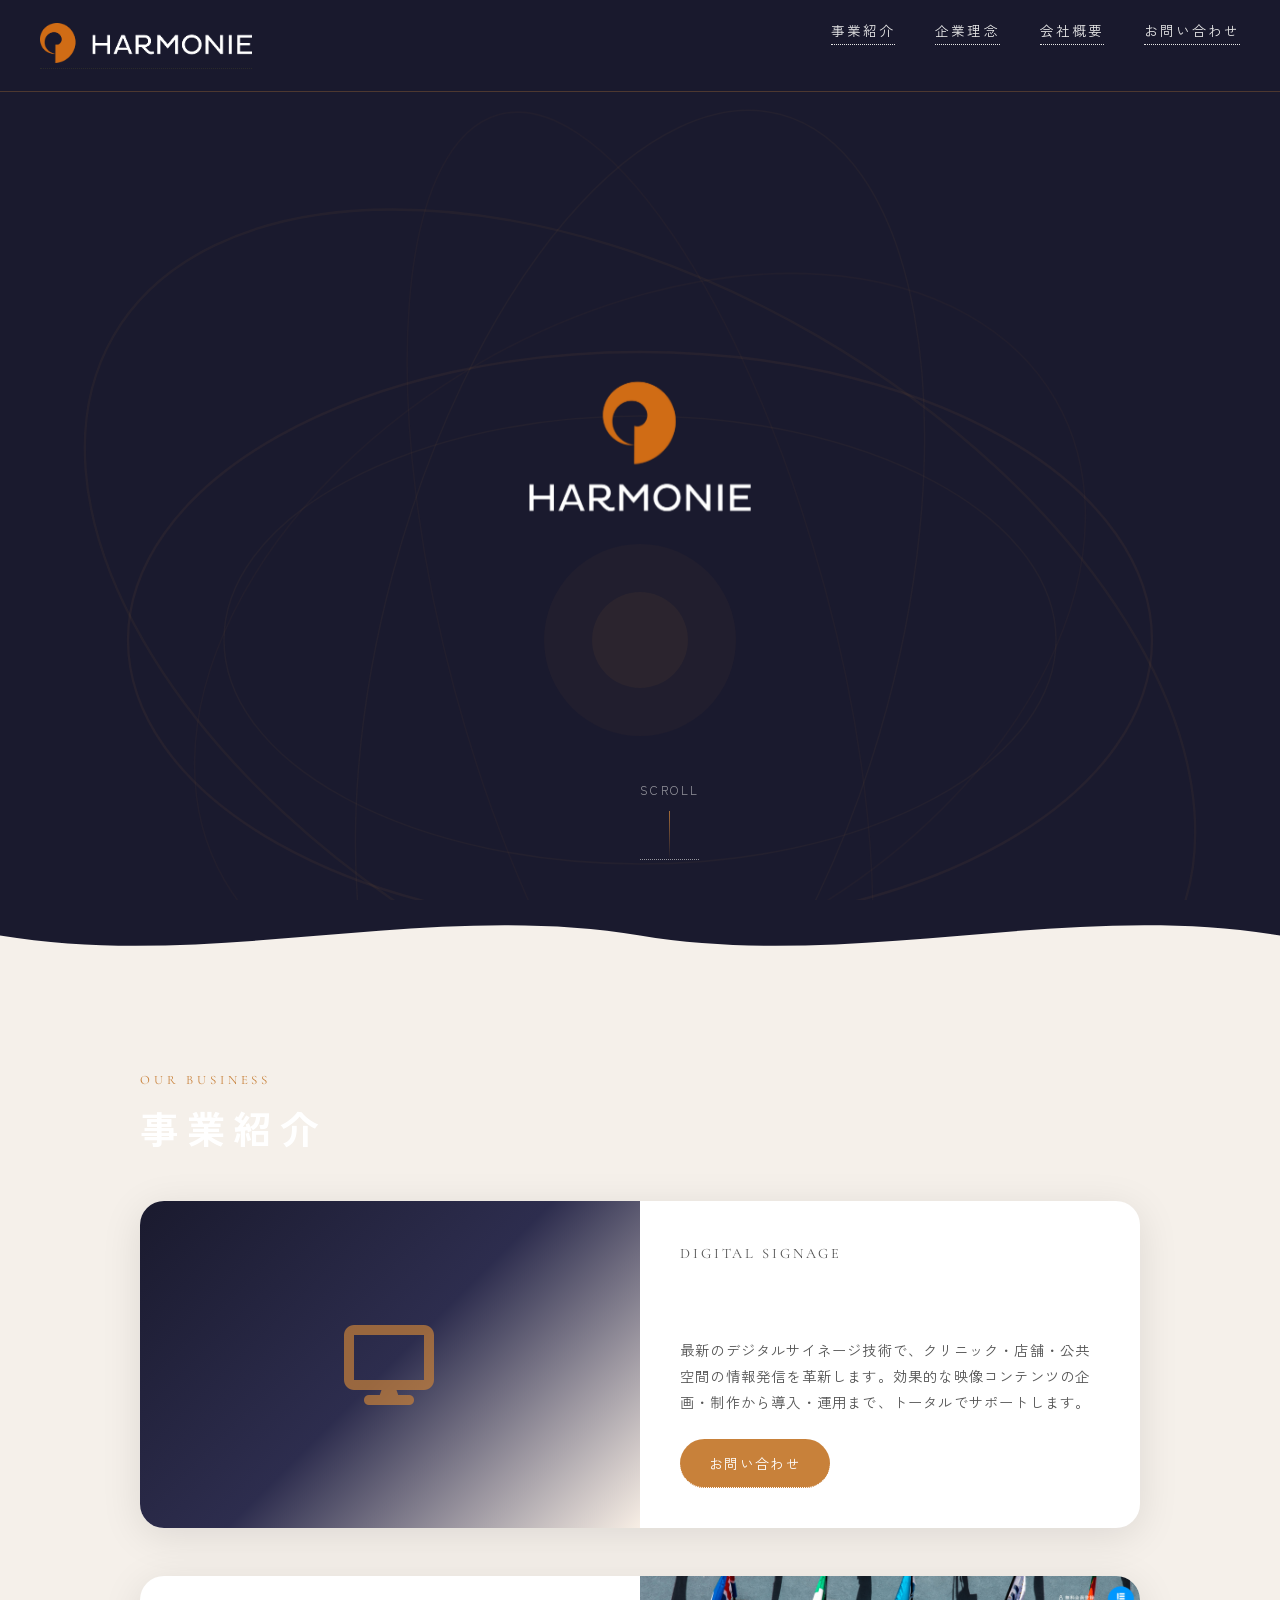
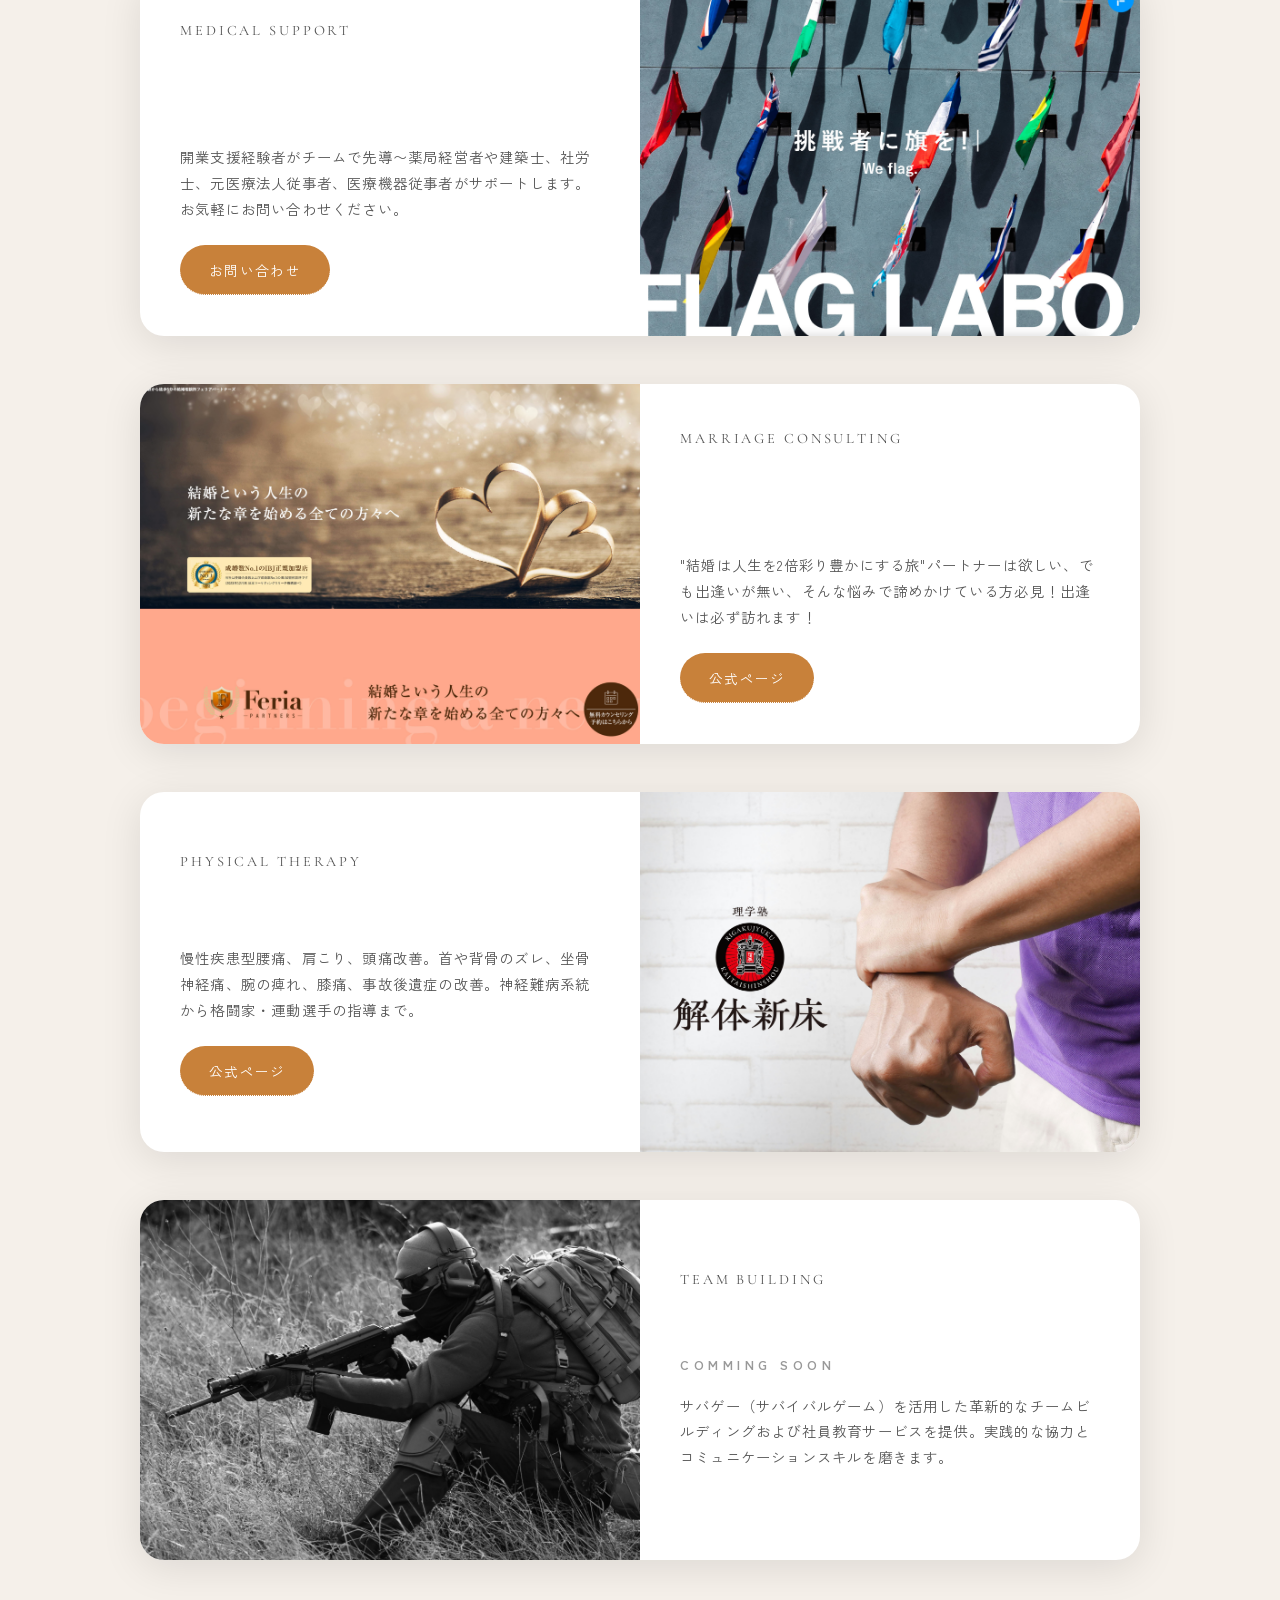
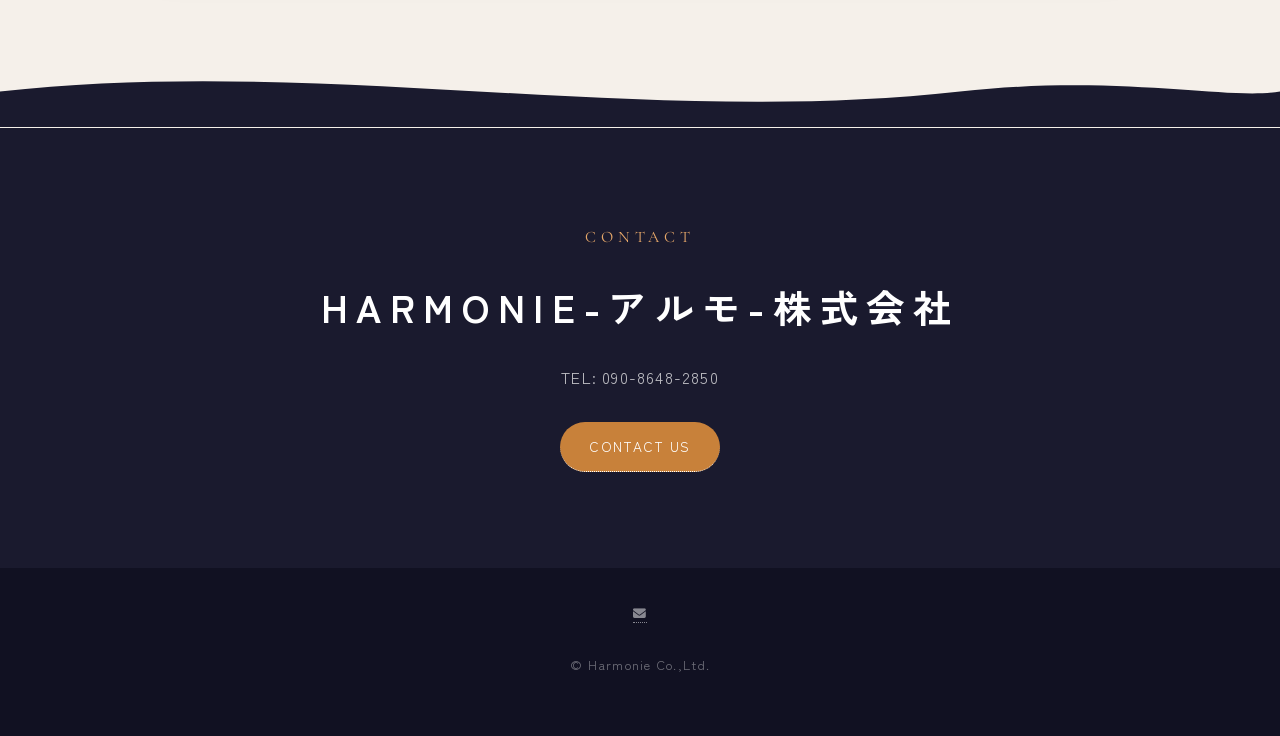
==== index.html @ d065542f "デザイン刷新・別ページ追加" ====
<!DOCTYPE HTML>
<html lang="ja">
<head>
	<title>HOME｜Harmonie-アルモ-株式会社</title>
	<meta charset="utf-8" />
	<meta name="viewport" content="width=device-width, initial-scale=1, user-scalable=no" />
	<link rel="stylesheet" href="assets/css/main.css" />
	<link rel="stylesheet" href="assets/css/custom.css" />
	<noscript><link rel="stylesheet" href="assets/css/noscript.css" /></noscript>
	<link rel="stylesheet" href="https://cdnjs.cloudflare.com/ajax/libs/font-awesome/6.5.0/css/all.min.css" />
	<link href="https://fonts.googleapis.com/css2?family=Zen+Kaku+Gothic+New:wght@300;400;700&family=Cormorant+Garamond:ital,wght@0,300;0,600;1,300&display=swap" rel="stylesheet">
	<style>
		:root {
			--accent: #c8813a;
			--accent-light: #e8a96a;
			--dark: #1a1a2e;
			--mid: #2d2d4e;
			--light: #f5f0ea;
			--text: #2a2a2a;
		}
		* { box-sizing: border-box; margin: 0; padding: 0; }
		body {
			font-family: 'Zen Kaku Gothic New', sans-serif;
			background: var(--light);
			color: var(--text);
			overflow-x: hidden;
		}
		/* HEADER */
		#site-header {
			position: fixed;
			top: 0; left: 0; right: 0;
			z-index: 1000;
			display: flex;
			align-items: center;
			justify-content: space-between;
			padding: 1rem 2.5rem;
			background: rgba(26, 26, 46, 0.92);
			backdrop-filter: blur(8px);
			border-bottom: 1px solid rgba(200, 129, 58, 0.3);
			transition: background 0.3s;
		}
		#site-header .logo img { height: 40px; }
		nav ul { list-style: none; display: flex; gap: 2rem; }
		nav ul li a {
			color: #e8e8e8;
			text-decoration: none;
			font-size: 0.85rem;
			letter-spacing: 0.15em;
			position: relative;
			padding-bottom: 4px;
			transition: color 0.3s;
		}
		nav ul li a::after {
			content: '';
			position: absolute;
			bottom: 0; left: 0;
			width: 0; height: 1px;
			background: var(--accent);
			transition: width 0.3s;
		}
		nav ul li a:hover { color: var(--accent-light); }
		nav ul li a:hover::after { width: 100%; }
		.hamburger {
			display: none;
			flex-direction: column;
			gap: 5px;
			cursor: pointer;
			background: none;
			border: none;
			padding: 4px;
		}
		.hamburger span { display: block; width: 26px; height: 2px; background: #e8e8e8; transition: 0.3s; }
		@media (max-width: 768px) {
			.hamburger { display: flex; }
			nav {
				position: fixed;
				top: 64px; left: 0; right: 0;
				background: rgba(26, 26, 46, 0.97);
				padding: 1.5rem;
				transform: translateY(-200%);
				transition: transform 0.4s cubic-bezier(0.16, 1, 0.3, 1);
			}
			nav.open { transform: translateY(0); }
			nav ul { flex-direction: column; gap: 1.2rem; }
		}
		/* HERO */
		#hero {
			min-height: 100vh;
			background: var(--dark);
			display: flex;
			align-items: center;
			justify-content: center;
			position: relative;
			overflow: hidden;
		}
		.spiral-bg { position: absolute; inset: 0; pointer-events: none; }
		.hero-inner { position: relative; z-index: 2; text-align: center; }
		.hero-inner img {
			width: min(55%, 380px);
			animation: fadeUp 1.2s ease both;
		}
		.hero-scroll {
			position: absolute;
			bottom: 2.5rem;
			left: 50%;
			transform: translateX(-50%);
			color: rgba(232,232,232,0.6);
			font-size: 0.75rem;
			letter-spacing: 0.2em;
			text-decoration: none;
			display: flex;
			flex-direction: column;
			align-items: center;
			gap: 8px;
			animation: fadeUp 1.6s 0.4s ease both;
			transition: color 0.3s;
		}
		.hero-scroll::after {
			content: '';
			display: block;
			width: 1px; height: 48px;
			background: linear-gradient(to bottom, rgba(200,129,58,0.8), transparent);
			animation: scrollLine 2s infinite;
		}
		.hero-scroll:hover { color: var(--accent-light); }
		@keyframes scrollLine {
			0% { transform: scaleY(0); transform-origin: top; }
			50% { transform: scaleY(1); transform-origin: top; }
			51% { transform: scaleY(1); transform-origin: bottom; }
			100% { transform: scaleY(0); transform-origin: bottom; }
		}
		/* WAVE */
		.wave-divider { display: block; width: 100%; overflow: hidden; line-height: 0; margin: 0; }
		.wave-divider svg { display: block; width: 100%; }
		/* SECTION */
		section.page-section { padding: 6rem 2rem; position: relative; }
		.section-inner { max-width: 1000px; margin: 0 auto; }
		.section-label {
			font-family: 'Cormorant Garamond', serif;
			font-size: 0.8rem;
			letter-spacing: 0.3em;
			color: var(--accent);
			text-transform: uppercase;
			margin-bottom: 0.6rem;
		}
		.section-title {
			font-size: clamp(1.6rem, 4vw, 2.4rem);
			font-weight: 700;
			margin-bottom: 2rem;
			line-height: 1.3;
		}
		/* BUSINESS */
		#business { background: var(--light); }
		.business-grid { display: grid; gap: 3rem; margin-top: 3rem; }
		.business-card {
			display: grid;
			grid-template-columns: 1fr 1fr;
			gap: 0;
			border-radius: 1.5rem;
			overflow: hidden;
			box-shadow: 0 8px 40px rgba(0,0,0,0.1);
			opacity: 0;
			transform: translateY(30px);
			transition: opacity 0.7s ease, transform 0.7s ease;
			background: white;
		}
		.business-card.visible { opacity: 1; transform: translateY(0); }
		.business-card:nth-child(even) { direction: rtl; }
		.business-card:nth-child(even) > * { direction: ltr; }
		.business-card .card-img { position: relative; overflow: hidden; min-height: 280px; }
		.business-card .card-img img { width: 100%; height: 100%; object-fit: cover; transition: transform 0.6s ease; }
		.business-card:hover .card-img img { transform: scale(1.05); }
		.card-img-dummy {
			width: 100%; height: 100%; min-height: 280px;
			background: linear-gradient(135deg, #1a1a2e 0%, #2d2d4e 50%, #c8813a22 100%);
			display: flex; align-items: center; justify-content: center;
		}
		.card-img-dummy i { font-size: 5rem; color: var(--accent); opacity: 0.7; }
		.business-card .card-body {
			padding: 2.5rem;
			display: flex;
			flex-direction: column;
			justify-content: center;
		}
		.card-tag {
			font-size: 0.7rem;
			letter-spacing: 0.2em;
			color: var(--accent);
			text-transform: uppercase;
			margin-bottom: 0.8rem;
			font-family: 'Cormorant Garamond', serif;
		}
		.card-body h3 { font-size: 1.25rem; font-weight: 700; margin-bottom: 1rem; line-height: 1.5; }
		.card-body p { font-size: 0.9rem; line-height: 1.8; color: #555; margin-bottom: 1.5rem; }
		.btn-primary {
			display: inline-block;
			padding: 0.7rem 1.8rem;
			background: var(--accent);
			color: white;
			text-decoration: none;
			border-radius: 2rem;
			font-size: 0.85rem;
			letter-spacing: 0.1em;
			transition: background 0.3s, transform 0.2s;
			align-self: flex-start;
		}
		.btn-primary:hover { background: var(--accent-light); transform: translateY(-2px); }
		@media (max-width: 700px) {
			.business-card { grid-template-columns: 1fr; }
			.business-card:nth-child(even) { direction: ltr; }
		}
		/* CONTACT */
		#contact { background: var(--dark); color: white; text-align: center; }
		#contact p { color: rgba(255,255,255,0.7); margin-bottom: 2rem; font-size: 1rem; }
		/* FOOTER */
		footer {
			background: #111122;
			color: rgba(255,255,255,0.4);
			text-align: center;
			padding: 2rem;
			font-size: 0.8rem;
			letter-spacing: 0.1em;
		}
		footer a { color: rgba(255,255,255,0.5); text-decoration: none; margin: 0 0.5rem; }
		footer a:hover { color: var(--accent-light); }
		/* ANIMATIONS */
		@keyframes fadeUp {
			from { opacity: 0; transform: translateY(20px); }
			to { opacity: 1; transform: translateY(0); }
		}
		.spiral-ring { animation: rotateSlow linear infinite; transform-origin: center; }
		.spiral-ring:nth-child(1) { animation-duration: 40s; }
		.spiral-ring:nth-child(2) { animation-duration: 60s; animation-direction: reverse; }
		.spiral-ring:nth-child(3) { animation-duration: 80s; }
		@keyframes rotateSlow {
			from { transform: rotate(0deg); }
			to { transform: rotate(360deg); }
		}
	</style>
</head>
<body>

	<header id="site-header">
		<div class="logo">
			<a href="index.html"><img src="images/harmonie_logomark_hol.png" alt="Harmonie Co., Ltd."></a>
		</div>
		<button class="hamburger" id="hamburger" aria-label="メニュー">
			<span></span><span></span><span></span>
		</button>
		<nav id="main-nav">
			<ul>
				<li><a href="#business">事業紹介</a></li>
				<li><a href="about.html">企業理念</a></li>
				<li><a href="company.html">会社概要</a></li>
				<li><a href="#contact">お問い合わせ</a></li>
			</ul>
		</nav>
	</header>

	<section id="hero">
		<svg class="spiral-bg" viewBox="0 0 800 800" xmlns="http://www.w3.org/2000/svg" preserveAspectRatio="xMidYMid slice">
			<g class="spiral-ring" style="transform-origin:400px 400px">
				<ellipse cx="400" cy="400" rx="320" ry="180" fill="none" stroke="rgba(200,129,58,0.07)" stroke-width="1.5"/>
				<ellipse cx="400" cy="400" rx="260" ry="140" fill="none" stroke="rgba(200,129,58,0.05)" stroke-width="1"/>
			</g>
			<g class="spiral-ring" style="transform-origin:400px 400px">
				<ellipse cx="400" cy="400" rx="380" ry="220" fill="none" stroke="rgba(200,129,58,0.06)" stroke-width="1.5" transform="rotate(30,400,400)"/>
				<ellipse cx="400" cy="400" rx="200" ry="300" fill="none" stroke="rgba(200,129,58,0.04)" stroke-width="1" transform="rotate(60,400,400)"/>
			</g>
			<g class="spiral-ring" style="transform-origin:400px 400px">
				<ellipse cx="400" cy="400" rx="160" ry="340" fill="none" stroke="rgba(200,129,58,0.05)" stroke-width="1" transform="rotate(15,400,400)"/>
				<ellipse cx="400" cy="400" rx="340" ry="120" fill="none" stroke="rgba(200,129,58,0.04)" stroke-width="1" transform="rotate(75,400,400)"/>
			</g>
			<circle cx="400" cy="400" r="60" fill="rgba(200,129,58,0.04)"/>
			<circle cx="400" cy="400" r="30" fill="rgba(200,129,58,0.06)"/>
		</svg>
		<div class="hero-inner">
			<img src="images/harmonie_logomark.png" alt="Harmonie Co., Ltd.">
		</div>
		<a href="#business" class="hero-scroll">SCROLL</a>
	</section>

	<div class="wave-divider" style="background:var(--dark)">
		<svg viewBox="0 0 1440 80" xmlns="http://www.w3.org/2000/svg" preserveAspectRatio="none">
			<path d="M0,40 C240,80 480,0 720,40 C960,80 1200,0 1440,40 L1440,80 L0,80 Z" fill="#f5f0ea"/>
		</svg>
	</div>

	<section id="business" class="page-section">
		<div class="section-inner">
			<p class="section-label">Our Business</p>
			<h2 class="section-title">事業紹介</h2>
			<div class="business-grid">

				<div class="business-card">
					<div class="card-img">
						<div class="card-img-dummy"><i class="fa-solid fa-display"></i></div>
					</div>
					<div class="card-body">
						<p class="card-tag">Digital Signage</p>
						<h3>デジタルサイネージ事業</h3>
						<p>最新のデジタルサイネージ技術で、クリニック・店舗・公共空間の情報発信を革新します。効果的な映像コンテンツの企画・制作から導入・運用まで、トータルでサポートします。</p>
						<a href="mailto:info@harmo.co.jp" class="btn-primary">お問い合わせ</a>
					</div>
				</div>

				<div class="business-card">
					<div class="card-img"><img src="images/pic_flgp.jpg" alt="フラッグラボ"></div>
					<div class="card-body">
						<p class="card-tag">Medical Support</p>
						<h3>クリニック・薬局開業支援<br>フラッグラボ 運営</h3>
						<p>開業支援経験者がチームで先導〜薬局経営者や建築士、社労士、元医療法人従事者、医療機器従事者がサポートします。お気軽にお問い合わせください。</p>
						<a href="mailto:info@harmo.co.jp" class="btn-primary">お問い合わせ</a>
					</div>
				</div>

				<div class="business-card">
					<div class="card-img"><img src="images/pic_feria.jpg" alt="結婚相談所フェリアパートナーズ"></div>
					<div class="card-body">
						<p class="card-tag">Marriage Consulting</p>
						<h3>結婚相談所<br>フェリアパートナーズ 運営</h3>
						<p>"結婚は人生を2倍彩り豊かにする旅"パートナーは欲しい、でも出逢いが無い、そんな悩みで諦めかけている方必見！出逢いは必ず訪れます！</p>
						<a href="https://feria-partners.jp/" class="btn-primary">公式ページ</a>
					</div>
				</div>

				<div class="business-card">
					<div class="card-img"><img src="images/pic_kaitaishinshou.jpg" alt="理学塾解体新床"></div>
					<div class="card-body">
						<p class="card-tag">Physical Therapy</p>
						<h3>理学塾 解体新床 運営</h3>
						<p>慢性疾患型腰痛、肩こり、頭痛改善。首や背骨のズレ、坐骨神経痛、腕の痺れ、膝痛、事故後遺症の改善。神経難病系統から格闘家・運動選手の指導まで。</p>
						<a href="https://kaitaishinshou.jp/" class="btn-primary">公式ページ</a>
					</div>
				</div>

				<div class="business-card">
					<div class="card-img"><img src="images/pic_sbg.jpg" alt="サバゲー事業"></div>
					<div class="card-body">
						<p class="card-tag">Team Building</p>
						<h3>サバゲー・チームビルディング事業<br><small style="font-size:0.8rem;color:#999;">Comming Soon</small></h3>
						<p>サバゲー（サバイバルゲーム）を活用した革新的なチームビルディングおよび社員教育サービスを提供。実践的な協力とコミュニケーションスキルを磨きます。</p>
					</div>
				</div>

			</div>
		</div>
	</section>

	<div class="wave-divider" style="background:var(--light)">
		<svg viewBox="0 0 1440 80" xmlns="http://www.w3.org/2000/svg" preserveAspectRatio="none">
			<path d="M0,40 C360,0 720,80 1080,40 C1260,20 1380,50 1440,40 L1440,80 L0,80 Z" fill="#1a1a2e"/>
		</svg>
	</div>

	<section id="contact" class="page-section">
		<div class="section-inner" style="text-align:center">
			<p class="section-label" style="color:var(--accent-light)">Contact</p>
			<h2 class="section-title" style="color:white">Harmonie-アルモ-株式会社</h2>
			<p>TEL: 090-8648-2850</p>
			<a href="mailto:info@harmo.co.jp" class="btn-primary">CONTACT US</a>
		</div>
	</section>

	<footer>
		<p><a href="mailto:info@harmo.co.jp"><i class="fa-solid fa-envelope"></i></a></p>
		<p style="margin-top:0.8rem">&copy; Harmonie Co.,Ltd.</p>
	</footer>

	<script>
		const hamburger = document.getElementById('hamburger');
		const nav = document.getElementById('main-nav');
		hamburger.addEventListener('click', () => nav.classList.toggle('open'));
		nav.querySelectorAll('a').forEach(a => a.addEventListener('click', () => nav.classList.remove('open')));
		const observer = new IntersectionObserver((entries) => {
			entries.forEach(e => { if (e.isIntersecting) e.target.classList.add('visible'); });
		}, { threshold: 0.1 });
		document.querySelectorAll('.business-card').forEach(el => observer.observe(el));
		window.addEventListener('scroll', () => {
			document.getElementById('site-header').style.background =
				window.scrollY > 60 ? 'rgba(26,26,46,0.98)' : 'rgba(26,26,46,0.92)';
		});
	</script>
</body>
</html>
---- assets/css/main.css ----
@import url(fontawesome-all.min.css);
@import url("https://fonts.googleapis.com/css?family=Open+Sans:400,400italic,600,600italic,800,800italic");

/*
	Spectral by HTML5 UP
	html5up.net | @ajlkn
	Free for personal and commercial use under the CCA 3.0 license (html5up.net/license)
*/

html, body, div, span, applet, object,
iframe, h1, h2, h3, h4, h5, h6, p, blockquote,
pre, a, abbr, acronym, address, big, cite,
code, del, dfn, em, img, ins, kbd, q, s, samp,
small, strike, strong, sub, sup, tt, var, b,
u, i, center, dl, dt, dd, ol, ul, li, fieldset,
form, label, legend, table, caption, tbody,
tfoot, thead, tr, th, td, article, aside,
canvas, details, embed, figure, figcaption,
footer, header, hgroup, menu, nav, output, ruby,
section, summary, time, mark, audio, video {
	margin: 0;
	padding: 0;
	border: 0;
	font-size: 100%;
	font: inherit;
	vertical-align: baseline;}

article, aside, details, figcaption, figure,
footer, header, hgroup, menu, nav, section {
	display: block;}

body {
	line-height: 1;
}

ol, ul {
	list-style: none;
}

blockquote, q {
	quotes: none;
}

	blockquote:before, blockquote:after, q:before, q:after {
		content: '';
		content: none;
	}

table {
	border-collapse: collapse;
	border-spacing: 0;
}

body {
	-webkit-text-size-adjust: none;
}

mark {
	background-color: transparent;
	color: inherit;
}

input::-moz-focus-inner {
	border: 0;
	padding: 0;
}

input, select, textarea {
	-moz-appearance: none;
	-webkit-appearance: none;
	-ms-appearance: none;
	appearance: none;
}

/* Basic */

	@-ms-viewport {
		width: device-width;
	}

	html {
		box-sizing: border-box;
	}

	*, *:before, *:after {
		box-sizing: inherit;
	}

	body {
		background: #2e3842;
	}

		body.is-preload *, body.is-preload *:before, body.is-preload *:after {
			-moz-animation: none !important;
			-webkit-animation: none !important;
			-ms-animation: none !important;
			animation: none !important;
			-moz-transition: none !important;
			-webkit-transition: none !important;
			-ms-transition: none !important;
			transition: none !important;
		}

	body, input, select, textarea {
		color: #fff;
		font-family: "Open Sans", Helvetica, sans-serif;
		font-size: 15pt;
		font-weight: 400;
		letter-spacing: 0.075em;
		line-height: 1.65em;
	}

		@media screen and (max-width: 1680px) {

			body, input, select, textarea {
				font-size: 13pt;
			}

		}

		@media screen and (max-width: 1280px) {

			body, input, select, textarea {
				font-size: 12pt;
			}

		}

		@media screen and (max-width: 736px) {

			body, input, select, textarea {
				font-size: 11pt;
				letter-spacing: 0.0375em;
			}

		}

	a {
		-moz-transition: color 0.2s ease, border-bottom-color 0.2s ease;
		-webkit-transition: color 0.2s ease, border-bottom-color 0.2s ease;
		-ms-transition: color 0.2s ease, border-bottom-color 0.2s ease;
		transition: color 0.2s ease, border-bottom-color 0.2s ease;
		border-bottom: dotted 1px;
		color: inherit;
		text-decoration: none;
	}

		a:hover {
			border-bottom-color: transparent;
		}

	strong, b {
		color: #fff;
		font-weight: 600;
	}

	em, i {
		font-style: italic;
	}

	p {
		margin: 0 0 2em 0;
	}

	h1, h2, h3, h4, h5, h6 {
		color: #fff;
		font-weight: 800;
		letter-spacing: 0.225em;
		line-height: 1em;
		margin: 0 0 1em 0;
		text-transform: uppercase;
	}

		h1 a, h2 a, h3 a, h4 a, h5 a, h6 a {
			color: inherit;
			text-decoration: none;
		}

	h2 {
		font-size: 1.35em;
		line-height: 1.75em;
	}

		@media screen and (max-width: 736px) {

			h2 {
				font-size: 1.1em;
				line-height: 1.65em;
			}

		}

	h3 {
		font-size: 1.15em;
		line-height: 1.75em;
	}

		@media screen and (max-width: 736px) {

			h3 {
				font-size: 1em;
				line-height: 1.65em;
			}

		}

	h4 {
		font-size: 1em;
		line-height: 1.5em;
	}

	h5 {
		font-size: 0.8em;
		line-height: 1.5em;
	}

	h6 {
		font-size: 0.7em;
		line-height: 1.5em;
	}

	sub {
		font-size: 0.8em;
		position: relative;
		top: 0.5em;
	}

	sup {
		font-size: 0.8em;
		position: relative;
		top: -0.5em;
	}

	hr {
		border: 0;
		border-bottom: solid 2px #fff;
		margin: 3em 0;
	}

		hr.major {
			margin: 4.5em 0;
		}

	blockquote {
		border-left: solid 4px #fff;
		font-style: italic;
		margin: 0 0 2em 0;
		padding: 0.5em 0 0.5em 2em;
	}

	code {
		background: rgba(144, 144, 144, 0.25);
		border-radius: 3px;
		font-family: "Courier New", monospace;
		font-size: 0.9em;
		letter-spacing: 0;
		margin: 0 0.25em;
		padding: 0.25em 0.65em;
	}

	pre {
		-webkit-overflow-scrolling: touch;
		font-family: "Courier New", monospace;
		font-size: 0.9em;
		margin: 0 0 2em 0;
	}

		pre code {
			display: block;
			line-height: 1.75em;
			padding: 1em 1.5em;
			overflow-x: auto;
		}

	.align-left {
		text-align: left;
	}

	.align-center {
		text-align: center;
	}

	.align-right {
		text-align: right;
	}

/* Row */

	.row {
		display: flex;
		flex-wrap: wrap;
		box-sizing: border-box;
		align-items: stretch;
	}

		.row > * {
			box-sizing: border-box;
		}

		.row.gtr-uniform > * > :last-child {
			margin-bottom: 0;
		}

		.row.aln-left {
			justify-content: flex-start;
		}

		.row.aln-center {
			justify-content: center;
		}

		.row.aln-right {
			justify-content: flex-end;
		}

		.row.aln-top {
			align-items: flex-start;
		}

		.row.aln-middle {
			align-items: center;
		}

		.row.aln-bottom {
			align-items: flex-end;
		}

		.row > .imp {
			order: -1;
		}

		.row > .col-1 {
			width: 8.33333%;
		}

		.row > .off-1 {
			margin-left: 8.33333%;
		}

		.row > .col-2 {
			width: 16.66667%;
		}

		.row > .off-2 {
			margin-left: 16.66667%;
		}

		.row > .col-3 {
			width: 25%;
		}

		.row > .off-3 {
			margin-left: 25%;
		}

		.row > .col-4 {
			width: 33.33333%;
		}

		.row > .off-4 {
			margin-left: 33.33333%;
		}

		.row > .col-5 {
			width: 41.66667%;
		}

		.row > .off-5 {
			margin-left: 41.66667%;
		}

		.row > .col-6 {
			width: 50%;
		}

		.row > .off-6 {
			margin-left: 50%;
		}

		.row > .col-7 {
			width: 58.33333%;
		}

		.row > .off-7 {
			margin-left: 58.33333%;
		}

		.row > .col-8 {
			width: 66.66667%;
		}

		.row > .off-8 {
			margin-left: 66.66667%;
		}

		.row > .col-9 {
			width: 75%;
		}

		.row > .off-9 {
			margin-left: 75%;
		}

		.row > .col-10 {
			width: 83.33333%;
		}

		.row > .off-10 {
			margin-left: 83.33333%;
		}

		.row > .col-11 {
			width: 91.66667%;
		}

		.row > .off-11 {
			margin-left: 91.66667%;
		}

		.row > .col-12 {
			width: 100%;
		}

		.row > .off-12 {
			margin-left: 100%;
		}

		.row.gtr-0 {
			margin-top: 0;
			margin-left: 0em;
		}

			.row.gtr-0 > * {
				padding: 0 0 0 0em;
			}

			.row.gtr-0.gtr-uniform {
				margin-top: 0em;
			}

				.row.gtr-0.gtr-uniform > * {
					padding-top: 0em;
				}

		.row.gtr-25 {
			margin-top: 0;
			margin-left: -0.375em;
		}

			.row.gtr-25 > * {
				padding: 0 0 0 0.375em;
			}

			.row.gtr-25.gtr-uniform {
				margin-top: -0.375em;
			}

				.row.gtr-25.gtr-uniform > * {
					padding-top: 0.375em;
				}

		.row.gtr-50 {
			margin-top: 0;
			margin-left: -0.75em;
		}

			.row.gtr-50 > * {
				padding: 0 0 0 0.75em;
			}

			.row.gtr-50.gtr-uniform {
				margin-top: -0.75em;
			}

				.row.gtr-50.gtr-uniform > * {
					padding-top: 0.75em;
				}

		.row {
			margin-top: 0;
			margin-left: -1.5em;
		}

			.row > * {
				padding: 0 0 0 1.5em;
			}

			.row.gtr-uniform {
				margin-top: -1.5em;
			}

				.row.gtr-uniform > * {
					padding-top: 1.5em;
				}

		.row.gtr-150 {
			margin-top: 0;
			margin-left: -2.25em;
		}

			.row.gtr-150 > * {
				padding: 0 0 0 2.25em;
			}

			.row.gtr-150.gtr-uniform {
				margin-top: -2.25em;
			}

				.row.gtr-150.gtr-uniform > * {
					padding-top: 2.25em;
				}

		.row.gtr-200 {
			margin-top: 0;
			margin-left: -3em;
		}

			.row.gtr-200 > * {
				padding: 0 0 0 3em;
			}

			.row.gtr-200.gtr-uniform {
				margin-top: -3em;
			}

				.row.gtr-200.gtr-uniform > * {
					padding-top: 3em;
				}

		@media screen and (max-width: 1680px) {

			.row {
				display: flex;
				flex-wrap: wrap;
				box-sizing: border-box;
				align-items: stretch;
			}

				.row > * {
					box-sizing: border-box;
				}

				.row.gtr-uniform > * > :last-child {
					margin-bottom: 0;
				}

				.row.aln-left {
					justify-content: flex-start;
				}

				.row.aln-center {
					justify-content: center;
				}

				.row.aln-right {
					justify-content: flex-end;
				}

				.row.aln-top {
					align-items: flex-start;
				}

				.row.aln-middle {
					align-items: center;
				}

				.row.aln-bottom {
					align-items: flex-end;
				}

				.row > .imp-xlarge {
					order: -1;
				}

				.row > .col-1-xlarge {
					width: 8.33333%;
				}

				.row > .off-1-xlarge {
					margin-left: 8.33333%;
				}

				.row > .col-2-xlarge {
					width: 16.66667%;
				}

				.row > .off-2-xlarge {
					margin-left: 16.66667%;
				}

				.row > .col-3-xlarge {
					width: 25%;
				}

				.row > .off-3-xlarge {
					margin-left: 25%;
				}

				.row > .col-4-xlarge {
					width: 33.33333%;
				}

				.row > .off-4-xlarge {
					margin-left: 33.33333%;
				}

				.row > .col-5-xlarge {
					width: 41.66667%;
				}

				.row > .off-5-xlarge {
					margin-left: 41.66667%;
				}

				.row > .col-6-xlarge {
					width: 50%;
				}

				.row > .off-6-xlarge {
					margin-left: 50%;
				}

				.row > .col-7-xlarge {
					width: 58.33333%;
				}

				.row > .off-7-xlarge {
					margin-left: 58.33333%;
				}

				.row > .col-8-xlarge {
					width: 66.66667%;
				}

				.row > .off-8-xlarge {
					margin-left: 66.66667%;
				}

				.row > .col-9-xlarge {
					width: 75%;
				}

				.row > .off-9-xlarge {
					margin-left: 75%;
				}

				.row > .col-10-xlarge {
					width: 83.33333%;
				}

				.row > .off-10-xlarge {
					margin-left: 83.33333%;
				}

				.row > .col-11-xlarge {
					width: 91.66667%;
				}

				.row > .off-11-xlarge {
					margin-left: 91.66667%;
				}

				.row > .col-12-xlarge {
					width: 100%;
				}

				.row > .off-12-xlarge {
					margin-left: 100%;
				}

				.row.gtr-0 {
					margin-top: 0;
					margin-left: 0em;
				}

					.row.gtr-0 > * {
						padding: 0 0 0 0em;
					}

					.row.gtr-0.gtr-uniform {
						margin-top: 0em;
					}

						.row.gtr-0.gtr-uniform > * {
							padding-top: 0em;
						}

				.row.gtr-25 {
					margin-top: 0;
					margin-left: -0.375em;
				}

					.row.gtr-25 > * {
						padding: 0 0 0 0.375em;
					}

					.row.gtr-25.gtr-uniform {
						margin-top: -0.375em;
					}

						.row.gtr-25.gtr-uniform > * {
							padding-top: 0.375em;
						}

				.row.gtr-50 {
					margin-top: 0;
					margin-left: -0.75em;
				}

					.row.gtr-50 > * {
						padding: 0 0 0 0.75em;
					}

					.row.gtr-50.gtr-uniform {
						margin-top: -0.75em;
					}

						.row.gtr-50.gtr-uniform > * {
							padding-top: 0.75em;
						}

				.row {
					margin-top: 0;
					margin-left: -1.5em;
				}

					.row > * {
						padding: 0 0 0 1.5em;
					}

					.row.gtr-uniform {
						margin-top: -1.5em;
					}

						.row.gtr-uniform > * {
							padding-top: 1.5em;
						}

				.row.gtr-150 {
					margin-top: 0;
					margin-left: -2.25em;
				}

					.row.gtr-150 > * {
						padding: 0 0 0 2.25em;
					}

					.row.gtr-150.gtr-uniform {
						margin-top: -2.25em;
					}

						.row.gtr-150.gtr-uniform > * {
							padding-top: 2.25em;
						}

				.row.gtr-200 {
					margin-top: 0;
					margin-left: -3em;
				}

					.row.gtr-200 > * {
						padding: 0 0 0 3em;
					}

					.row.gtr-200.gtr-uniform {
						margin-top: -3em;
					}

						.row.gtr-200.gtr-uniform > * {
							padding-top: 3em;
						}

		}

		@media screen and (max-width: 1280px) {

			.row {
				display: flex;
				flex-wrap: wrap;
				box-sizing: border-box;
				align-items: stretch;
			}

				.row > * {
					box-sizing: border-box;
				}

				.row.gtr-uniform > * > :last-child {
					margin-bottom: 0;
				}

				.row.aln-left {
					justify-content: flex-start;
				}

				.row.aln-center {
					justify-content: center;
				}

				.row.aln-right {
					justify-content: flex-end;
				}

				.row.aln-top {
					align-items: flex-start;
				}

				.row.aln-middle {
					align-items: center;
				}

				.row.aln-bottom {
					align-items: flex-end;
				}

				.row > .imp-large {
					order: -1;
				}

				.row > .col-1-large {
					width: 8.33333%;
				}

				.row > .off-1-large {
					margin-left: 8.33333%;
				}

				.row > .col-2-large {
					width: 16.66667%;
				}

				.row > .off-2-large {
					margin-left: 16.66667%;
				}

				.row > .col-3-large {
					width: 25%;
				}

				.row > .off-3-large {
					margin-left: 25%;
				}

				.row > .col-4-large {
					width: 33.33333%;
				}

				.row > .off-4-large {
					margin-left: 33.33333%;
				}

				.row > .col-5-large {
					width: 41.66667%;
				}

				.row > .off-5-large {
					margin-left: 41.66667%;
				}

				.row > .col-6-large {
					width: 50%;
				}

				.row > .off-6-large {
					margin-left: 50%;
				}

				.row > .col-7-large {
					width: 58.33333%;
				}

				.row > .off-7-large {
					margin-left: 58.33333%;
				}

				.row > .col-8-large {
					width: 66.66667%;
				}

				.row > .off-8-large {
					margin-left: 66.66667%;
				}

				.row > .col-9-large {
					width: 75%;
				}

				.row > .off-9-large {
					margin-left: 75%;
				}

				.row > .col-10-large {
					width: 83.33333%;
				}

				.row > .off-10-large {
					margin-left: 83.33333%;
				}

				.row > .col-11-large {
					width: 91.66667%;
				}

				.row > .off-11-large {
					margin-left: 91.66667%;
				}

				.row > .col-12-large {
					width: 100%;
				}

				.row > .off-12-large {
					margin-left: 100%;
				}

				.row.gtr-0 {
					margin-top: 0;
					margin-left: 0em;
				}

					.row.gtr-0 > * {
						padding: 0 0 0 0em;
					}

					.row.gtr-0.gtr-uniform {
						margin-top: 0em;
					}

						.row.gtr-0.gtr-uniform > * {
							padding-top: 0em;
						}

				.row.gtr-25 {
					margin-top: 0;
					margin-left: -0.375em;
				}

					.row.gtr-25 > * {
						padding: 0 0 0 0.375em;
					}

					.row.gtr-25.gtr-uniform {
						margin-top: -0.375em;
					}

						.row.gtr-25.gtr-uniform > * {
							padding-top: 0.375em;
						}

				.row.gtr-50 {
					margin-top: 0;
					margin-left: -0.75em;
				}

					.row.gtr-50 > * {
						padding: 0 0 0 0.75em;
					}

					.row.gtr-50.gtr-uniform {
						margin-top: -0.75em;
					}

						.row.gtr-50.gtr-uniform > * {
							padding-top: 0.75em;
						}

				.row {
					margin-top: 0;
					margin-left: -1.5em;
				}

					.row > * {
						padding: 0 0 0 1.5em;
					}

					.row.gtr-uniform {
						margin-top: -1.5em;
					}

						.row.gtr-uniform > * {
							padding-top: 1.5em;
						}

				.row.gtr-150 {
					margin-top: 0;
					margin-left: -2.25em;
				}

					.row.gtr-150 > * {
						padding: 0 0 0 2.25em;
					}

					.row.gtr-150.gtr-uniform {
						margin-top: -2.25em;
					}

						.row.gtr-150.gtr-uniform > * {
							padding-top: 2.25em;
						}

				.row.gtr-200 {
					margin-top: 0;
					margin-left: -3em;
				}

					.row.gtr-200 > * {
						padding: 0 0 0 3em;
					}

					.row.gtr-200.gtr-uniform {
						margin-top: -3em;
					}

						.row.gtr-200.gtr-uniform > * {
							padding-top: 3em;
						}

		}

		@media screen and (max-width: 980px) {

			.row {
				display: flex;
				flex-wrap: wrap;
				box-sizing: border-box;
				align-items: stretch;
			}

				.row > * {
					box-sizing: border-box;
				}

				.row.gtr-uniform > * > :last-child {
					margin-bottom: 0;
				}

				.row.aln-left {
					justify-content: flex-start;
				}

				.row.aln-center {
					justify-content: center;
				}

				.row.aln-right {
					justify-content: flex-end;
				}

				.row.aln-top {
					align-items: flex-start;
				}

				.row.aln-middle {
					align-items: center;
				}

				.row.aln-bottom {
					align-items: flex-end;
				}

				.row > .imp-medium {
					order: -1;
				}

				.row > .col-1-medium {
					width: 8.33333%;
				}

				.row > .off-1-medium {
					margin-left: 8.33333%;
				}

				.row > .col-2-medium {
					width: 16.66667%;
				}

				.row > .off-2-medium {
					margin-left: 16.66667%;
				}

				.row > .col-3-medium {
					width: 25%;
				}

				.row > .off-3-medium {
					margin-left: 25%;
				}

				.row > .col-4-medium {
					width: 33.33333%;
				}

				.row > .off-4-medium {
					margin-left: 33.33333%;
				}

				.row > .col-5-medium {
					width: 41.66667%;
				}

				.row > .off-5-medium {
					margin-left: 41.66667%;
				}

				.row > .col-6-medium {
					width: 50%;
				}

				.row > .off-6-medium {
					margin-left: 50%;
				}

				.row > .col-7-medium {
					width: 58.33333%;
				}

				.row > .off-7-medium {
					margin-left: 58.33333%;
				}

				.row > .col-8-medium {
					width: 66.66667%;
				}

				.row > .off-8-medium {
					margin-left: 66.66667%;
				}

				.row > .col-9-medium {
					width: 75%;
				}

				.row > .off-9-medium {
					margin-left: 75%;
				}

				.row > .col-10-medium {
					width: 83.33333%;
				}

				.row > .off-10-medium {
					margin-left: 83.33333%;
				}

				.row > .col-11-medium {
					width: 91.66667%;
				}

				.row > .off-11-medium {
					margin-left: 91.66667%;
				}

				.row > .col-12-medium {
					width: 100%;
				}

				.row > .off-12-medium {
					margin-left: 100%;
				}

				.row.gtr-0 {
					margin-top: 0;
					margin-left: 0em;
				}

					.row.gtr-0 > * {
						padding: 0 0 0 0em;
					}

					.row.gtr-0.gtr-uniform {
						margin-top: 0em;
					}

						.row.gtr-0.gtr-uniform > * {
							padding-top: 0em;
						}

				.row.gtr-25 {
					margin-top: 0;
					margin-left: -0.375em;
				}

					.row.gtr-25 > * {
						padding: 0 0 0 0.375em;
					}

					.row.gtr-25.gtr-uniform {
						margin-top: -0.375em;
					}

						.row.gtr-25.gtr-uniform > * {
							padding-top: 0.375em;
						}

				.row.gtr-50 {
					margin-top: 0;
					margin-left: -0.75em;
				}

					.row.gtr-50 > * {
						padding: 0 0 0 0.75em;
					}

					.row.gtr-50.gtr-uniform {
						margin-top: -0.75em;
					}

						.row.gtr-50.gtr-uniform > * {
							padding-top: 0.75em;
						}

				.row {
					margin-top: 0;
					margin-left: -1.5em;
				}

					.row > * {
						padding: 0 0 0 1.5em;
					}

					.row.gtr-uniform {
						margin-top: -1.5em;
					}

						.row.gtr-uniform > * {
							padding-top: 1.5em;
						}

				.row.gtr-150 {
					margin-top: 0;
					margin-left: -2.25em;
				}

					.row.gtr-150 > * {
						padding: 0 0 0 2.25em;
					}

					.row.gtr-150.gtr-uniform {
						margin-top: -2.25em;
					}

						.row.gtr-150.gtr-uniform > * {
							padding-top: 2.25em;
						}

				.row.gtr-200 {
					margin-top: 0;
					margin-left: -3em;
				}

					.row.gtr-200 > * {
						padding: 0 0 0 3em;
					}

					.row.gtr-200.gtr-uniform {
						margin-top: -3em;
					}

						.row.gtr-200.gtr-uniform > * {
							padding-top: 3em;
						}

		}

		@media screen and (max-width: 736px) {

			.row {
				display: flex;
				flex-wrap: wrap;
				box-sizing: border-box;
				align-items: stretch;
			}

				.row > * {
					box-sizing: border-box;
				}

				.row.gtr-uniform > * > :last-child {
					margin-bottom: 0;
				}

				.row.aln-left {
					justify-content: flex-start;
				}

				.row.aln-center {
					justify-content: center;
				}

				.row.aln-right {
					justify-content: flex-end;
				}

				.row.aln-top {
					align-items: flex-start;
				}

				.row.aln-middle {
					align-items: center;
				}

				.row.aln-bottom {
					align-items: flex-end;
				}

				.row > .imp-small {
					order: -1;
				}

				.row > .col-1-small {
					width: 8.33333%;
				}

				.row > .off-1-small {
					margin-left: 8.33333%;
				}

				.row > .col-2-small {
					width: 16.66667%;
				}

				.row > .off-2-small {
					margin-left: 16.66667%;
				}

				.row > .col-3-small {
					width: 25%;
				}

				.row > .off-3-small {
					margin-left: 25%;
				}

				.row > .col-4-small {
					width: 33.33333%;
				}

				.row > .off-4-small {
					margin-left: 33.33333%;
				}

				.row > .col-5-small {
					width: 41.66667%;
				}

				.row > .off-5-small {
					margin-left: 41.66667%;
				}

				.row > .col-6-small {
					width: 50%;
				}

				.row > .off-6-small {
					margin-left: 50%;
				}

				.row > .col-7-small {
					width: 58.33333%;
				}

				.row > .off-7-small {
					margin-left: 58.33333%;
				}

				.row > .col-8-small {
					width: 66.66667%;
				}

				.row > .off-8-small {
					margin-left: 66.66667%;
				}

				.row > .col-9-small {
					width: 75%;
				}

				.row > .off-9-small {
					margin-left: 75%;
				}

				.row > .col-10-small {
					width: 83.33333%;
				}

				.row > .off-10-small {
					margin-left: 83.33333%;
				}

				.row > .col-11-small {
					width: 91.66667%;
				}

				.row > .off-11-small {
					margin-left: 91.66667%;
				}

				.row > .col-12-small {
					width: 100%;
				}

				.row > .off-12-small {
					margin-left: 100%;
				}

				.row.gtr-0 {
					margin-top: 0;
					margin-left: 0em;
				}

					.row.gtr-0 > * {
						padding: 0 0 0 0em;
					}

					.row.gtr-0.gtr-uniform {
						margin-top: 0em;
					}

						.row.gtr-0.gtr-uniform > * {
							padding-top: 0em;
						}

				.row.gtr-25 {
					margin-top: 0;
					margin-left: -0.375em;
				}

					.row.gtr-25 > * {
						padding: 0 0 0 0.375em;
					}

					.row.gtr-25.gtr-uniform {
						margin-top: -0.375em;
					}

						.row.gtr-25.gtr-uniform > * {
							padding-top: 0.375em;
						}

				.row.gtr-50 {
					margin-top: 0;
					margin-left: -0.75em;
				}

					.row.gtr-50 > * {
						padding: 0 0 0 0.75em;
					}

					.row.gtr-50.gtr-uniform {
						margin-top: -0.75em;
					}

						.row.gtr-50.gtr-uniform > * {
							padding-top: 0.75em;
						}

				.row {
					margin-top: 0;
					margin-left: -1.5em;
				}

					.row > * {
						padding: 0 0 0 1.5em;
					}

					.row.gtr-uniform {
						margin-top: -1.5em;
					}

						.row.gtr-uniform > * {
							padding-top: 1.5em;
						}

				.row.gtr-150 {
					margin-top: 0;
					margin-left: -2.25em;
				}

					.row.gtr-150 > * {
						padding: 0 0 0 2.25em;
					}

					.row.gtr-150.gtr-uniform {
						margin-top: -2.25em;
					}

						.row.gtr-150.gtr-uniform > * {
							padding-top: 2.25em;
						}

				.row.gtr-200 {
					margin-top: 0;
					margin-left: -3em;
				}

					.row.gtr-200 > * {
						padding: 0 0 0 3em;
					}

					.row.gtr-200.gtr-uniform {
						margin-top: -3em;
					}

						.row.gtr-200.gtr-uniform > * {
							padding-top: 3em;
						}

		}

		@media screen and (max-width: 480px) {

			.row {
				display: flex;
				flex-wrap: wrap;
				box-sizing: border-box;
				align-items: stretch;
			}

				.row > * {
					box-sizing: border-box;
				}

				.row.gtr-uniform > * > :last-child {
					margin-bottom: 0;
				}

				.row.aln-left {
					justify-content: flex-start;
				}

				.row.aln-center {
					justify-content: center;
				}

				.row.aln-right {
					justify-content: flex-end;
				}

				.row.aln-top {
					align-items: flex-start;
				}

				.row.aln-middle {
					align-items: center;
				}

				.row.aln-bottom {
					align-items: flex-end;
				}

				.row > .imp-xsmall {
					order: -1;
				}

				.row > .col-1-xsmall {
					width: 8.33333%;
				}

				.row > .off-1-xsmall {
					margin-left: 8.33333%;
				}

				.row > .col-2-xsmall {
					width: 16.66667%;
				}

				.row > .off-2-xsmall {
					margin-left: 16.66667%;
				}

				.row > .col-3-xsmall {
					width: 25%;
				}

				.row > .off-3-xsmall {
					margin-left: 25%;
				}

				.row > .col-4-xsmall {
					width: 33.33333%;
				}

				.row > .off-4-xsmall {
					margin-left: 33.33333%;
				}

				.row > .col-5-xsmall {
					width: 41.66667%;
				}

				.row > .off-5-xsmall {
					margin-left: 41.66667%;
				}

				.row > .col-6-xsmall {
					width: 50%;
				}

				.row > .off-6-xsmall {
					margin-left: 50%;
				}

				.row > .col-7-xsmall {
					width: 58.33333%;
				}

				.row > .off-7-xsmall {
					margin-left: 58.33333%;
				}

				.row > .col-8-xsmall {
					width: 66.66667%;
				}

				.row > .off-8-xsmall {
					margin-left: 66.66667%;
				}

				.row > .col-9-xsmall {
					width: 75%;
				}

				.row > .off-9-xsmall {
					margin-left: 75%;
				}

				.row > .col-10-xsmall {
					width: 83.33333%;
				}

				.row > .off-10-xsmall {
					margin-left: 83.33333%;
				}

				.row > .col-11-xsmall {
					width: 91.66667%;
				}

				.row > .off-11-xsmall {
					margin-left: 91.66667%;
				}

				.row > .col-12-xsmall {
					width: 100%;
				}

				.row > .off-12-xsmall {
					margin-left: 100%;
				}

				.row.gtr-0 {
					margin-top: 0;
					margin-left: 0em;
				}

					.row.gtr-0 > * {
						padding: 0 0 0 0em;
					}

					.row.gtr-0.gtr-uniform {
						margin-top: 0em;
					}

						.row.gtr-0.gtr-uniform > * {
							padding-top: 0em;
						}

				.row.gtr-25 {
					margin-top: 0;
					margin-left: -0.375em;
				}

					.row.gtr-25 > * {
						padding: 0 0 0 0.375em;
					}

					.row.gtr-25.gtr-uniform {
						margin-top: -0.375em;
					}

						.row.gtr-25.gtr-uniform > * {
							padding-top: 0.375em;
						}

				.row.gtr-50 {
					margin-top: 0;
					margin-left: -0.75em;
				}

					.row.gtr-50 > * {
						padding: 0 0 0 0.75em;
					}

					.row.gtr-50.gtr-uniform {
						margin-top: -0.75em;
					}

						.row.gtr-50.gtr-uniform > * {
							padding-top: 0.75em;
						}

				.row {
					margin-top: 0;
					margin-left: -1.5em;
				}

					.row > * {
						padding: 0 0 0 1.5em;
					}

					.row.gtr-uniform {
						margin-top: -1.5em;
					}

						.row.gtr-uniform > * {
							padding-top: 1.5em;
						}

				.row.gtr-150 {
					margin-top: 0;
					margin-left: -2.25em;
				}

					.row.gtr-150 > * {
						padding: 0 0 0 2.25em;
					}

					.row.gtr-150.gtr-uniform {
						margin-top: -2.25em;
					}

						.row.gtr-150.gtr-uniform > * {
							padding-top: 2.25em;
						}

				.row.gtr-200 {
					margin-top: 0;
					margin-left: -3em;
				}

					.row.gtr-200 > * {
						padding: 0 0 0 3em;
					}

					.row.gtr-200.gtr-uniform {
						margin-top: -3em;
					}

						.row.gtr-200.gtr-uniform > * {
							padding-top: 3em;
						}

		}

/* Section/Article */

	section.special, article.special {
		text-align: center;
	}

	header p {
		color: rgba(255, 255, 255, 0.5);
		position: relative;
		top: -0.25em;
	}

	header h3 + p {
		font-size: 1.1em;
	}

	header h4 + p,
	header h5 + p,
	header h6 + p {
		font-size: 0.9em;
	}

	header.major {
		margin: 0 0 3.5em 0;
	}

		header.major h2, header.major h3, header.major h4, header.major h5, header.major h6 {
			border-bottom: solid 2px #fff;
			display: inline-block;
			padding-bottom: 1em;
			position: relative;
		}

			header.major h2:after, header.major h3:after, header.major h4:after, header.major h5:after, header.major h6:after {
				content: '';
				display: block;
				height: 1px;
			}

		header.major p {
			color: #fff;
			top: 0;
		}

		@media screen and (max-width: 736px) {

			header.major {
				margin: 0 0 2em 0;
			}

		}

	@media screen and (max-width: 980px) {

		header br {
			display: none;
		}

	}

/* Form */

	form {
		margin: 0 0 2em 0;
	}

	label {
		color: #fff;
		display: block;
		font-size: 0.9em;
		font-weight: 600;
		margin: 0 0 1em 0;
	}

	input[type="text"],
	input[type="password"],
	input[type="email"],
	select,
	textarea {
		-moz-appearance: none;
		-webkit-appearance: none;
		-ms-appearance: none;
		appearance: none;
		background-color: rgba(144, 144, 144, 0.25);
		border-radius: 3px;
		border: none;
		color: inherit;
		display: block;
		outline: 0;
		padding: 0 1em;
		text-decoration: none;
		width: 100%;
	}

		input[type="text"]:invalid,
		input[type="password"]:invalid,
		input[type="email"]:invalid,
		select:invalid,
		textarea:invalid {
			box-shadow: none;
		}

		input[type="text"]:focus,
		input[type="password"]:focus,
		input[type="email"]:focus,
		select:focus,
		textarea:focus {
			box-shadow: 0 0 0 2px #21b2a6;
		}

	select {
		background-size: 1.25em;
		background-repeat: no-repeat;
		background-position: calc(100% - 1em) center;
		height: 2.75em;
		padding-right: 2.75em;
		text-overflow: ellipsis;
	}

		select:focus::-ms-value {
			background-color: transparent;
		}

		select::-ms-expand {
			display: none;
		}

	input[type="text"],
	input[type="password"],
	input[type="email"],
	select {
		height: 2.75em;
	}

	textarea {
		padding: 0.75em 1em;
	}

	input[type="checkbox"],
	input[type="radio"] {
		-moz-appearance: none;
		-webkit-appearance: none;
		-ms-appearance: none;
		appearance: none;
		display: block;
		float: left;
		margin-right: -2em;
		opacity: 0;
		width: 1em;
		z-index: -1;
	}

		input[type="checkbox"] + label,
		input[type="radio"] + label {
			text-decoration: none;
			color: #fff;
			cursor: pointer;
			display: inline-block;
			font-size: 1em;
			font-weight: 400;
			padding-left: 2.4em;
			padding-right: 0.75em;
			position: relative;
		}

			input[type="checkbox"] + label:before,
			input[type="radio"] + label:before {
				-moz-osx-font-smoothing: grayscale;
				-webkit-font-smoothing: antialiased;
				display: inline-block;
				font-style: normal;
				font-variant: normal;
				text-rendering: auto;
				line-height: 1;
				text-transform: none !important;
				font-family: 'Font Awesome 5 Free';
				font-weight: 900;
			}

			input[type="checkbox"] + label:before,
			input[type="radio"] + label:before {
				background: rgba(144, 144, 144, 0.25);
				border-radius: 3px;
				content: '';
				display: inline-block;
				font-size: 0.8em;
				height: 2.0625em;
				left: 0;
				line-height: 2.0625em;
				position: absolute;
				text-align: center;
				top: 0;
				width: 2.0625em;
			}

		input[type="checkbox"]:checked + label:before,
		input[type="radio"]:checked + label:before {
			background: #2e3842;
			color: #fff;
			content: '\f00c';
		}

		input[type="checkbox"]:focus + label:before,
		input[type="radio"]:focus + label:before {
			box-shadow: 0 0 0 2px #21b2a6;
		}

	input[type="checkbox"] + label:before {
		border-radius: 3px;
	}

	input[type="radio"] + label:before {
		border-radius: 100%;
	}

	::-webkit-input-placeholder {
		color: rgba(255, 255, 255, 0.5) !important;
		opacity: 1.0;
	}

	:-moz-placeholder {
		color: rgba(255, 255, 255, 0.5) !important;
		opacity: 1.0;
	}

	::-moz-placeholder {
		color: rgba(255, 255, 255, 0.5) !important;
		opacity: 1.0;
	}

	:-ms-input-placeholder {
		color: rgba(255, 255, 255, 0.5) !important;
		opacity: 1.0;
	}

/* Box */

	.box {
		border-radius: 3px;
		border: solid 2px #fff;
		margin-bottom: 2em;
		padding: 1.5em;
	}

		.box > :last-child,
		.box > :last-child > :last-child,
		.box > :last-child > :last-child > :last-child {
			margin-bottom: 0;
		}

		.box.alt {
			border: 0;
			border-radius: 0;
			padding: 0;
		}

/* Icon */

	.icon {
		text-decoration: none;
		border-bottom: none;
		position: relative;
	}

		.icon:before {
			-moz-osx-font-smoothing: grayscale;
			-webkit-font-smoothing: antialiased;
			display: inline-block;
			font-style: normal;
			font-variant: normal;
			text-rendering: auto;
			line-height: 1;
			text-transform: none !important;
			font-family: 'Font Awesome 5 Free';
			font-weight: 400;
		}

		.icon > .label {
			display: none;
		}

		.icon:before {
			line-height: inherit;
		}

		.icon.solid:before {
			font-weight: 900;
		}

		.icon.brands:before {
			font-family: 'Font Awesome 5 Brands';
		}

		.icon.major {
			-moz-transform: rotate(-45deg);
			-webkit-transform: rotate(-45deg);
			-ms-transform: rotate(-45deg);
			transform: rotate(-45deg);
			border-radius: 3px;
			border: solid 2px #fff;
			display: inline-block;
			font-size: 1.35em;
			height: calc(3em + 2px);
			line-height: 3em;
			text-align: center;
			width: calc(3em + 2px);
		}

			.icon.major:before {
				-moz-transform: rotate(45deg);
				-webkit-transform: rotate(45deg);
				-ms-transform: rotate(45deg);
				transform: rotate(45deg);
				display: inline-block;
				font-size: 1.5em;
			}

			@media screen and (max-width: 736px) {

				.icon.major {
					font-size: 1em;
				}

			}

		.icon.style1 {
			color: #00ffcc;
		}

		.icon.style2 {
			color: #00f0ff;
		}

		.icon.style3 {
			color: #76ddff;
		}

/* Image */

	.image {
		border-radius: 3px;
		border: 0;
		display: inline-block;
		position: relative;
	}

		.image img {
			border-radius: 3px;
			display: block;
		}

		.image.left {
			float: left;
			margin: 0 2em 2em 0;
			top: 0.25em;
		}

		.image.right {
			float: right;
			margin: 0 0 2em 2em;
			top: 0.25em;
		}

		.image.left, .image.right {
			max-width: 40%;
		}

			.image.left img, .image.right img {
				width: 100%;
			}

		.image.fit {
			display: block;
			margin: 0 0 2em 0;
			width: 100%;
		}

			.image.fit img {
				width: 100%;
			}

/* List */

	ol {
		list-style: decimal;
		margin: 0 0 2em 0;
		padding-left: 1.25em;
	}

		ol li {
			padding-left: 0.25em;
		}

	ul {
		list-style: disc;
		margin: 0 0 2em 0;
		padding-left: 1em;
	}

		ul li {
			padding-left: 0.5em;
		}

		ul.alt {
			list-style: none;
			padding-left: 0;
		}

			ul.alt li {
				border-top: solid 1px #fff;
				padding: 0.5em 0;
			}

				ul.alt li:first-child {
					border-top: 0;
					padding-top: 0;
				}

	dl {
		margin: 0 0 2em 0;
	}

/* Actions */

	ul.actions {
		display: -moz-flex;
		display: -webkit-flex;
		display: -ms-flex;
		display: flex;
		cursor: default;
		list-style: none;
		margin-left: -1em;
		padding-left: 0;
	}

		ul.actions li {
			padding: 0 0 0 1em;
			vertical-align: middle;
		}

		ul.actions.special {
			-moz-justify-content: center;
			-webkit-justify-content: center;
			-ms-justify-content: center;
			justify-content: center;
			width: 100%;
			margin-left: 0;
		}

			ul.actions.special li:first-child {
				padding-left: 0;
			}

		ul.actions.stacked {
			-moz-flex-direction: column;
			-webkit-flex-direction: column;
			-ms-flex-direction: column;
			flex-direction: column;
			margin-left: 0;
		}

			ul.actions.stacked li {
				padding: 1em 0 0 0;
			}

				ul.actions.stacked li:first-child {
					padding-top: 0;
				}

		ul.actions.fit {
			width: calc(100% + 1em);
		}

			ul.actions.fit li {
				-moz-flex-grow: 1;
				-webkit-flex-grow: 1;
				-ms-flex-grow: 1;
				flex-grow: 1;
				-moz-flex-shrink: 1;
				-webkit-flex-shrink: 1;
				-ms-flex-shrink: 1;
				flex-shrink: 1;
				width: 100%;
			}

				ul.actions.fit li > * {
					width: 100%;
				}

			ul.actions.fit.stacked {
				width: 100%;
			}

		@media screen and (max-width: 480px) {

			ul.actions:not(.fixed) {
				-moz-flex-direction: column;
				-webkit-flex-direction: column;
				-ms-flex-direction: column;
				flex-direction: column;
				margin-left: 0;
				width: 100% !important;
			}

				ul.actions:not(.fixed) li {
					-moz-flex-grow: 1;
					-webkit-flex-grow: 1;
					-ms-flex-grow: 1;
					flex-grow: 1;
					-moz-flex-shrink: 1;
					-webkit-flex-shrink: 1;
					-ms-flex-shrink: 1;
					flex-shrink: 1;
					padding: 1em 0 0 0;
					text-align: center;
					width: 100%;
				}

					ul.actions:not(.fixed) li > * {
						width: 100%;
					}

					ul.actions:not(.fixed) li:first-child {
						padding-top: 0;
					}

					ul.actions:not(.fixed) li input[type="submit"],
					ul.actions:not(.fixed) li input[type="reset"],
					ul.actions:not(.fixed) li input[type="button"],
					ul.actions:not(.fixed) li button,
					ul.actions:not(.fixed) li .button {
						width: 100%;
					}

						ul.actions:not(.fixed) li input[type="submit"].icon:before,
						ul.actions:not(.fixed) li input[type="reset"].icon:before,
						ul.actions:not(.fixed) li input[type="button"].icon:before,
						ul.actions:not(.fixed) li button.icon:before,
						ul.actions:not(.fixed) li .button.icon:before {
							margin-left: -0.5em;
						}

		}

/* Icons */

	ul.icons {
		cursor: default;
		list-style: none;
		padding-left: 0;
	}

		ul.icons li {
			display: inline-block;
			padding: 0 1em 0 0;
		}

			ul.icons li:last-child {
				padding-right: 0 !important;
			}

		ul.icons.major {
			padding: 1em 0;
		}

			ul.icons.major li {
				padding-right: 3.5em;
			}

				@media screen and (max-width: 736px) {

					ul.icons.major li {
						padding: 0 1em !important;
					}

				}

/* Table */

	.table-wrapper {
		-webkit-overflow-scrolling: touch;
		overflow-x: auto;
	}

	table {
		margin: 0 0 2em 0;
		width: 100%;
	}

		table tbody tr {
			border: solid 1px #fff;
			border-left: 0;
			border-right: 0;
		}

			table tbody tr:nth-child(2n + 1) {
				background-color: rgba(144, 144, 144, 0.25);
			}

		table td {
			padding: 0.75em 0.75em;
		}

		table th {
			color: #fff;
			font-size: 0.9em;
			font-weight: 600;
			padding: 0 0.75em 0.75em 0.75em;
			text-align: left;
		}

		table thead {
			border-bottom: solid 2px #fff;
		}

		table tfoot {
			border-top: solid 2px #fff;
		}

		table.alt {
			border-collapse: separate;
		}

			table.alt tbody tr td {
				border: solid 1px #fff;
				border-left-width: 0;
				border-top-width: 0;
			}

				table.alt tbody tr td:first-child {
					border-left-width: 1px;
				}

			table.alt tbody tr:first-child td {
				border-top-width: 1px;
			}

			table.alt thead {
				border-bottom: 0;
			}

			table.alt tfoot {
				border-top: 0;
			}

/* Button */

	input[type="submit"],
	input[type="reset"],
	input[type="button"],
	button,
	.button {
		-moz-appearance: none;
		-webkit-appearance: none;
		-ms-appearance: none;
		appearance: none;
		-moz-transition: background-color 0.2s ease-in-out, color 0.2s ease-in-out;
		-webkit-transition: background-color 0.2s ease-in-out, color 0.2s ease-in-out;
		-ms-transition: background-color 0.2s ease-in-out, color 0.2s ease-in-out;
		transition: background-color 0.2s ease-in-out, color 0.2s ease-in-out;
		background-color: transparent;
		border-radius: 3px;
		border: 0;
		box-shadow: inset 0 0 0 2px #fff;
		color: #fff;
		cursor: pointer;
		display: inline-block;
		font-size: 0.8em;
		font-weight: 600;
		height: 3.125em;
		letter-spacing: 0.225em;
		line-height: 3.125em;
		max-width: 30em;
		padding: 0 2.75em;
		text-align: center;
		text-decoration: none;
		text-transform: uppercase;
		white-space: nowrap;
		overflow: hidden;
		text-overflow: ellipsis;
	}

		input[type="submit"]:hover,
		input[type="reset"]:hover,
		input[type="button"]:hover,
		button:hover,
		.button:hover {
			background-color: rgba(144, 144, 144, 0.25);
		}

		input[type="submit"]:active,
		input[type="reset"]:active,
		input[type="button"]:active,
		button:active,
		.button:active {
			background-color: rgba(144, 144, 144, 0.5);
		}

		input[type="submit"].icon:before,
		input[type="reset"].icon:before,
		input[type="button"].icon:before,
		button.icon:before,
		.button.icon:before {
			margin-right: 0.5em;
		}

		input[type="submit"].fit,
		input[type="reset"].fit,
		input[type="button"].fit,
		button.fit,
		.button.fit {
			width: 100%;
		}

		input[type="submit"].small,
		input[type="reset"].small,
		input[type="button"].small,
		button.small,
		.button.small {
			font-size: 0.8em;
		}

		input[type="submit"].large,
		input[type="reset"].large,
		input[type="button"].large,
		button.large,
		.button.large {
			font-size: 1.35em;
		}

		input[type="submit"].primary,
		input[type="reset"].primary,
		input[type="button"].primary,
		button.primary,
		.button.primary {
			background-color: #ed4933;
			box-shadow: none !important;
			color: #ffffff !important;
		}

			input[type="submit"].primary:hover,
			input[type="reset"].primary:hover,
			input[type="button"].primary:hover,
			button.primary:hover,
			.button.primary:hover {
				background-color: #ef5e4a !important;
			}

			input[type="submit"].primary:active,
			input[type="reset"].primary:active,
			input[type="button"].primary:active,
			button.primary:active,
			.button.primary:active {
				background-color: #eb341c !important;
			}

		input[type="submit"].disabled, input[type="submit"]:disabled,
		input[type="reset"].disabled,
		input[type="reset"]:disabled,
		input[type="button"].disabled,
		input[type="button"]:disabled,
		button.disabled,
		button:disabled,
		.button.disabled,
		.button:disabled {
			pointer-events: none;
			opacity: 0.25;
		}

		@media screen and (max-width: 736px) {

			input[type="submit"],
			input[type="reset"],
			input[type="button"],
			button,
			.button {
				height: 3.75em;
				line-height: 3.75em;
			}

		}

/* Features */

	.features {
		display: -moz-flex;
		display: -webkit-flex;
		display: -ms-flex;
		display: flex;
		-moz-flex-wrap: wrap;
		-webkit-flex-wrap: wrap;
		-ms-flex-wrap: wrap;
		flex-wrap: wrap;
		-moz-justify-content: center;
		-webkit-justify-content: center;
		-ms-justify-content: center;
		justify-content: center;
		list-style: none;
		padding: 0;
		width: 100%;
	}

		.features li {
			padding: 4em 4em 2em 6em ;
			display: block;
			position: relative;
			text-align: left;
			width: 50%;
		}

			.features li:nth-child(1) {
				background-color: rgba(0, 0, 0, 0.035);
			}

			.features li:nth-child(2) {
				background-color: rgba(0, 0, 0, 0.07);
			}

			.features li:nth-child(3) {
				background-color: rgba(0, 0, 0, 0.105);
			}

			.features li:nth-child(4) {
				background-color: rgba(0, 0, 0, 0.14);
			}

			.features li:nth-child(5) {
				background-color: rgba(0, 0, 0, 0.175);
			}

			.features li:nth-child(6) {
				background-color: rgba(0, 0, 0, 0.21);
			}

			.features li:nth-child(7) {
				background-color: rgba(0, 0, 0, 0.245);
			}

			.features li:nth-child(8) {
				background-color: rgba(0, 0, 0, 0.28);
			}

			.features li:nth-child(9) {
				background-color: rgba(0, 0, 0, 0.315);
			}

			.features li:nth-child(10) {
				background-color: rgba(0, 0, 0, 0.35);
			}

			.features li:before {
				display: block;
				color: #00ffcc;
				position: absolute;
				left: 1.75em;
				top: 2.75em;
				font-size: 1.5em;
			}

			.features li:nth-child(1) {
				border-top-left-radius: 3px;
			}

			.features li:nth-child(2) {
				border-top-right-radius: 3px;
			}

			.features li:nth-last-child(1) {
				border-bottom-right-radius: 3px;
			}

			.features li:nth-last-child(2) {
				border-bottom-left-radius: 3px;
			}

			@media screen and (max-width: 980px) {

				.features li {
					padding: 3em 2em 1em 2em ;
					text-align: center;
				}

					.features li:before {
						left: 0;
						margin: 0 0 1em 0;
						position: relative;
						top: 0;
					}

			}

			@media screen and (max-width: 736px) {

				.features li {
					padding: 3em 0 1em 0 ;
					background-color: transparent !important;
					border-top: solid 2px #fff;
					width: 100%;
				}

					.features li:first-child {
						border-top: 0;
					}

			}

/* Spotlight */

	.spotlight {
		-moz-align-items: center;
		-webkit-align-items: center;
		-ms-align-items: center;
		align-items: center;
		display: -moz-flex;
		display: -webkit-flex;
		display: -ms-flex;
		display: flex;
	}

		.spotlight .image {
			-moz-order: 1;
			-webkit-order: 1;
			-ms-order: 1;
			order: 1;
			border-radius: 0;
			width: 40%;
		}

			.spotlight .image img {
				border-radius: 0;
				width: 100%;
			}

		.spotlight .content {
			padding: 2em 4em 0.1em 4em ;
			-moz-order: 2;
			-webkit-order: 2;
			-ms-order: 2;
			order: 2;
			max-width: 48em;
			width: 60%;
		}

		.spotlight:nth-child(2n) {
			-moz-flex-direction: row-reverse;
			-webkit-flex-direction: row-reverse;
			-ms-flex-direction: row-reverse;
			flex-direction: row-reverse;
		}

		.spotlight:nth-child(1) {
			background-color: rgba(0, 0, 0, 0.075);
		}

		.spotlight:nth-child(2) {
			background-color: rgba(0, 0, 0, 0.15);
		}

		.spotlight:nth-child(3) {
			background-color: rgba(0, 0, 0, 0.225);
		}

		.spotlight:nth-child(4) {
			background-color: rgba(0, 0, 0, 0.3);
		}

		.spotlight:nth-child(5) {
			background-color: rgba(0, 0, 0, 0.375);
		}

		.spotlight:nth-child(6) {
			background-color: rgba(0, 0, 0, 0.45);
		}

		.spotlight:nth-child(7) {
			background-color: rgba(0, 0, 0, 0.525);
		}

		.spotlight:nth-child(8) {
			background-color: rgba(0, 0, 0, 0.6);
		}

		.spotlight:nth-child(9) {
			background-color: rgba(0, 0, 0, 0.675);
		}

		.spotlight:nth-child(10) {
			background-color: rgba(0, 0, 0, 0.75);
		}

		@media screen and (max-width: 1280px) {

			.spotlight .image {
				width: 45%;
			}

			.spotlight .content {
				width: 55%;
			}

		}

		@media screen and (max-width: 980px) {

			.spotlight {
				display: block;
			}

				.spotlight br {
					display: none;
				}

				.spotlight .image {
					width: 100%;
				}

				.spotlight .content {
					padding: 4em 3em 2em 3em ;
					max-width: none;
					text-align: center;
					width: 100%;
				}

		}

		@media screen and (max-width: 736px) {

			.spotlight .content {
				padding: 3em 2em 1em 2em ;
			}

		}

/* Wrapper */

	.wrapper {
		padding: 6em 0 4em 0 ;
	}

		.wrapper > .inner {
			width: 60em;
			margin: 0 auto;
		}

			@media screen and (max-width: 1280px) {

				.wrapper > .inner {
					width: 90%;
				}

			}

			@media screen and (max-width: 980px) {

				.wrapper > .inner {
					width: 100%;
				}

			}

		.wrapper.alt {
			padding: 0;
		}

		.wrapper.style1 {
			background-color: #21b2a6;
			color: #c8ece9;
		}

			.wrapper.style1 strong, .wrapper.style1 b {
				color: #ffffff;
			}

			.wrapper.style1 h2, .wrapper.style1 h3, .wrapper.style1 h4, .wrapper.style1 h5, .wrapper.style1 h6 {
				color: #ffffff;
			}

			.wrapper.style1 hr {
				border-color: rgba(0, 0, 0, 0.125);
			}

			.wrapper.style1 blockquote {
				border-color: rgba(0, 0, 0, 0.125);
			}

			.wrapper.style1 code {
				background: rgba(255, 255, 255, 0.075);
			}

			.wrapper.style1 header p {
				color: #a6e0db;
			}

			.wrapper.style1 header.major h2, .wrapper.style1 header.major h3, .wrapper.style1 header.major h4, .wrapper.style1 header.major h5, .wrapper.style1 header.major h6 {
				border-color: rgba(0, 0, 0, 0.125);
			}

			.wrapper.style1 header.major p {
				color: #c8ece9;
			}

			.wrapper.style1 label {
				color: #ffffff;
			}

			.wrapper.style1 input[type="text"],
			.wrapper.style1 input[type="password"],
			.wrapper.style1 input[type="email"],
			.wrapper.style1 select,
			.wrapper.style1 textarea {
				background-color: rgba(255, 255, 255, 0.075);
			}

			.wrapper.style1 select {
				background-image: url("data:image/svg+xml;charset=utf8,%3Csvg xmlns='http://www.w3.org/2000/svg' width='40' height='40' preserveAspectRatio='none' viewBox='0 0 40 40'%3E%3Cpath d='M9.4,12.3l10.4,10.4l10.4-10.4c0.2-0.2,0.5-0.4,0.9-0.4c0.3,0,0.6,0.1,0.9,0.4l3.3,3.3c0.2,0.2,0.4,0.5,0.4,0.9 c0,0.4-0.1,0.6-0.4,0.9L20.7,31.9c-0.2,0.2-0.5,0.4-0.9,0.4c-0.3,0-0.6-0.1-0.9-0.4L4.3,17.3c-0.2-0.2-0.4-0.5-0.4-0.9 c0-0.4,0.1-0.6,0.4-0.9l3.3-3.3c0.2-0.2,0.5-0.4,0.9-0.4S9.1,12.1,9.4,12.3z' fill='rgba(0, 0, 0, 0.125)' /%3E%3C/svg%3E");
			}

				.wrapper.style1 select option {
					color: #ffffff;
					background: #21b2a6;
				}

			.wrapper.style1 input[type="checkbox"] + label,
			.wrapper.style1 input[type="radio"] + label {
				color: #c8ece9;
			}

				.wrapper.style1 input[type="checkbox"] + label:before,
				.wrapper.style1 input[type="radio"] + label:before {
					background: rgba(255, 255, 255, 0.075);
				}

			.wrapper.style1 input[type="checkbox"]:checked + label:before,
			.wrapper.style1 input[type="radio"]:checked + label:before {
				background: #ffffff;
				color: #21b2a6;
			}

			.wrapper.style1 ::-webkit-input-placeholder {
				color: #a6e0db !important;
			}

			.wrapper.style1 :-moz-placeholder {
				color: #a6e0db !important;
			}

			.wrapper.style1 ::-moz-placeholder {
				color: #a6e0db !important;
			}

			.wrapper.style1 :-ms-input-placeholder {
				color: #a6e0db !important;
			}

			.wrapper.style1 .formerize-placeholder {
				color: #a6e0db !important;
			}

			.wrapper.style1 .icon.major {
				border-color: rgba(0, 0, 0, 0.125);
			}

			.wrapper.style1 ul.alt li {
				border-color: rgba(0, 0, 0, 0.125);
			}

			.wrapper.style1 table tbody tr {
				border-color: rgba(0, 0, 0, 0.125);
			}

				.wrapper.style1 table tbody tr:nth-child(2n + 1) {
					background-color: rgba(255, 255, 255, 0.075);
				}

			.wrapper.style1 table th {
				color: #ffffff;
			}

			.wrapper.style1 table thead {
				border-color: rgba(0, 0, 0, 0.125);
			}

			.wrapper.style1 table tfoot {
				border-color: rgba(0, 0, 0, 0.125);
			}

			.wrapper.style1 table.alt tbody tr td {
				border-color: rgba(0, 0, 0, 0.125);
			}

			.wrapper.style1 input[type="submit"],
			.wrapper.style1 input[type="reset"],
			.wrapper.style1 input[type="button"],
			.wrapper.style1 button,
			.wrapper.style1 .button {
				box-shadow: inset 0 0 0 2px rgba(0, 0, 0, 0.125);
				color: #ffffff;
			}

				.wrapper.style1 input[type="submit"]:hover,
				.wrapper.style1 input[type="reset"]:hover,
				.wrapper.style1 input[type="button"]:hover,
				.wrapper.style1 button:hover,
				.wrapper.style1 .button:hover {
					background-color: rgba(255, 255, 255, 0.075);
				}

				.wrapper.style1 input[type="submit"]:active,
				.wrapper.style1 input[type="reset"]:active,
				.wrapper.style1 input[type="button"]:active,
				.wrapper.style1 button:active,
				.wrapper.style1 .button:active {
					background-color: rgba(255, 255, 255, 0.2);
				}

			@media screen and (max-width: 736px) {

				.wrapper.style1 .features li {
					border-top-color: rgba(0, 0, 0, 0.125);
				}

			}

		.wrapper.style2 {
			background-color: #2e3842;
		}

		.wrapper.style3 {
			background-color: #505393;
			color: #d3d4e4;
		}

			.wrapper.style3 strong, .wrapper.style3 b {
				color: #ffffff;
			}

			.wrapper.style3 h2, .wrapper.style3 h3, .wrapper.style3 h4, .wrapper.style3 h5, .wrapper.style3 h6 {
				color: #ffffff;
			}

			.wrapper.style3 hr {
				border-color: rgba(0, 0, 0, 0.125);
			}

			.wrapper.style3 blockquote {
				border-color: rgba(0, 0, 0, 0.125);
			}

			.wrapper.style3 code {
				background: rgba(255, 255, 255, 0.075);
			}

			.wrapper.style3 header p {
				color: #b9bad4;
			}

			.wrapper.style3 header.major h2, .wrapper.style3 header.major h3, .wrapper.style3 header.major h4, .wrapper.style3 header.major h5, .wrapper.style3 header.major h6 {
				border-color: rgba(0, 0, 0, 0.125);
			}

			.wrapper.style3 header.major p {
				color: #d3d4e4;
			}

			.wrapper.style3 label {
				color: #ffffff;
			}

			.wrapper.style3 input[type="text"],
			.wrapper.style3 input[type="password"],
			.wrapper.style3 input[type="email"],
			.wrapper.style3 select,
			.wrapper.style3 textarea {
				background-color: rgba(255, 255, 255, 0.075);
			}

			.wrapper.style3 select {
				background-image: url("data:image/svg+xml;charset=utf8,%3Csvg xmlns='http://www.w3.org/2000/svg' width='40' height='40' preserveAspectRatio='none' viewBox='0 0 40 40'%3E%3Cpath d='M9.4,12.3l10.4,10.4l10.4-10.4c0.2-0.2,0.5-0.4,0.9-0.4c0.3,0,0.6,0.1,0.9,0.4l3.3,3.3c0.2,0.2,0.4,0.5,0.4,0.9 c0,0.4-0.1,0.6-0.4,0.9L20.7,31.9c-0.2,0.2-0.5,0.4-0.9,0.4c-0.3,0-0.6-0.1-0.9-0.4L4.3,17.3c-0.2-0.2-0.4-0.5-0.4-0.9 c0-0.4,0.1-0.6,0.4-0.9l3.3-3.3c0.2-0.2,0.5-0.4,0.9-0.4S9.1,12.1,9.4,12.3z' fill='rgba(0, 0, 0, 0.125)' /%3E%3C/svg%3E");
			}

				.wrapper.style3 select option {
					color: #ffffff;
					background: #505393;
				}

			.wrapper.style3 input[type="checkbox"] + label,
			.wrapper.style3 input[type="radio"] + label {
				color: #d3d4e4;
			}

				.wrapper.style3 input[type="checkbox"] + label:before,
				.wrapper.style3 input[type="radio"] + label:before {
					background: rgba(255, 255, 255, 0.075);
				}

			.wrapper.style3 input[type="checkbox"]:checked + label:before,
			.wrapper.style3 input[type="radio"]:checked + label:before {
				background: #ffffff;
				color: #505393;
			}

			.wrapper.style3 ::-webkit-input-placeholder {
				color: #b9bad4 !important;
			}

			.wrapper.style3 :-moz-placeholder {
				color: #b9bad4 !important;
			}

			.wrapper.style3 ::-moz-placeholder {
				color: #b9bad4 !important;
			}

			.wrapper.style3 :-ms-input-placeholder {
				color: #b9bad4 !important;
			}

			.wrapper.style3 .formerize-placeholder {
				color: #b9bad4 !important;
			}

			.wrapper.style3 .icon.major {
				border-color: rgba(0, 0, 0, 0.125);
			}

			.wrapper.style3 ul.alt li {
				border-color: rgba(0, 0, 0, 0.125);
			}

			.wrapper.style3 table tbody tr {
				border-color: rgba(0, 0, 0, 0.125);
			}

				.wrapper.style3 table tbody tr:nth-child(2n + 1) {
					background-color: rgba(255, 255, 255, 0.075);
				}

			.wrapper.style3 table th {
				color: #ffffff;
			}

			.wrapper.style3 table thead {
				border-color: rgba(0, 0, 0, 0.125);
			}

			.wrapper.style3 table tfoot {
				border-color: rgba(0, 0, 0, 0.125);
			}

			.wrapper.style3 table.alt tbody tr td {
				border-color: rgba(0, 0, 0, 0.125);
			}

			.wrapper.style3 input[type="submit"],
			.wrapper.style3 input[type="reset"],
			.wrapper.style3 input[type="button"],
			.wrapper.style3 button,
			.wrapper.style3 .button {
				box-shadow: inset 0 0 0 2px rgba(0, 0, 0, 0.125);
				color: #ffffff;
			}

				.wrapper.style3 input[type="submit"]:hover,
				.wrapper.style3 input[type="reset"]:hover,
				.wrapper.style3 input[type="button"]:hover,
				.wrapper.style3 button:hover,
				.wrapper.style3 .button:hover {
					background-color: rgba(255, 255, 255, 0.075);
				}

				.wrapper.style3 input[type="submit"]:active,
				.wrapper.style3 input[type="reset"]:active,
				.wrapper.style3 input[type="button"]:active,
				.wrapper.style3 button:active,
				.wrapper.style3 .button:active {
					background-color: rgba(255, 255, 255, 0.2);
				}

			@media screen and (max-width: 736px) {

				.wrapper.style3 .features li {
					border-top-color: rgba(0, 0, 0, 0.125);
				}

			}

		.wrapper.style4 {
			background-color: transparent;
		}

		.wrapper.style5 {
			background-color: #ffffff;
			color: #4E4852;
		}

			.wrapper.style5 strong, .wrapper.style5 b {
				color: #2E3842;
			}

			.wrapper.style5 h2, .wrapper.style5 h3, .wrapper.style5 h4, .wrapper.style5 h5, .wrapper.style5 h6 {
				color: #2E3842;
			}

			.wrapper.style5 hr {
				border-color: #dfdfdf;
			}

			.wrapper.style5 blockquote {
				border-color: #dfdfdf;
			}

			.wrapper.style5 code {
				background: rgba(0, 0, 0, 0.0375);
			}

			.wrapper.style5 header p {
				color: #8E8892;
			}

			.wrapper.style5 header.major h2, .wrapper.style5 header.major h3, .wrapper.style5 header.major h4, .wrapper.style5 header.major h5, .wrapper.style5 header.major h6 {
				border-color: #dfdfdf;
			}

			.wrapper.style5 header.major p {
				color: #4E4852;
			}

			.wrapper.style5 label {
				color: #2E3842;
			}

			.wrapper.style5 input[type="text"],
			.wrapper.style5 input[type="password"],
			.wrapper.style5 input[type="email"],
			.wrapper.style5 select,
			.wrapper.style5 textarea {
				background-color: rgba(0, 0, 0, 0.0375);
			}

			.wrapper.style5 select {
				background-image: url("data:image/svg+xml;charset=utf8,%3Csvg xmlns='http://www.w3.org/2000/svg' width='40' height='40' preserveAspectRatio='none' viewBox='0 0 40 40'%3E%3Cpath d='M9.4,12.3l10.4,10.4l10.4-10.4c0.2-0.2,0.5-0.4,0.9-0.4c0.3,0,0.6,0.1,0.9,0.4l3.3,3.3c0.2,0.2,0.4,0.5,0.4,0.9 c0,0.4-0.1,0.6-0.4,0.9L20.7,31.9c-0.2,0.2-0.5,0.4-0.9,0.4c-0.3,0-0.6-0.1-0.9-0.4L4.3,17.3c-0.2-0.2-0.4-0.5-0.4-0.9 c0-0.4,0.1-0.6,0.4-0.9l3.3-3.3c0.2-0.2,0.5-0.4,0.9-0.4S9.1,12.1,9.4,12.3z' fill='%23dfdfdf' /%3E%3C/svg%3E");
			}

				.wrapper.style5 select option {
					color: #2E3842;
					background: #ffffff;
				}

			.wrapper.style5 input[type="checkbox"] + label,
			.wrapper.style5 input[type="radio"] + label {
				color: #4E4852;
			}

				.wrapper.style5 input[type="checkbox"] + label:before,
				.wrapper.style5 input[type="radio"] + label:before {
					background: rgba(0, 0, 0, 0.0375);
				}

			.wrapper.style5 input[type="checkbox"]:checked + label:before,
			.wrapper.style5 input[type="radio"]:checked + label:before {
				background: #2E3842;
				color: #ffffff;
			}

			.wrapper.style5 ::-webkit-input-placeholder {
				color: #8E8892 !important;
			}

			.wrapper.style5 :-moz-placeholder {
				color: #8E8892 !important;
			}

			.wrapper.style5 ::-moz-placeholder {
				color: #8E8892 !important;
			}

			.wrapper.style5 :-ms-input-placeholder {
				color: #8E8892 !important;
			}

			.wrapper.style5 .formerize-placeholder {
				color: #8E8892 !important;
			}

			.wrapper.style5 .icon.major {
				border-color: #dfdfdf;
			}

			.wrapper.style5 ul.alt li {
				border-color: #dfdfdf;
			}

			.wrapper.style5 table tbody tr {
				border-color: #dfdfdf;
			}

				.wrapper.style5 table tbody tr:nth-child(2n + 1) {
					background-color: rgba(0, 0, 0, 0.0375);
				}

			.wrapper.style5 table th {
				color: #2E3842;
			}

			.wrapper.style5 table thead {
				border-color: #dfdfdf;
			}

			.wrapper.style5 table tfoot {
				border-color: #dfdfdf;
			}

			.wrapper.style5 table.alt tbody tr td {
				border-color: #dfdfdf;
			}

			.wrapper.style5 input[type="submit"],
			.wrapper.style5 input[type="reset"],
			.wrapper.style5 input[type="button"],
			.wrapper.style5 button,
			.wrapper.style5 .button {
				box-shadow: inset 0 0 0 2px #dfdfdf;
				color: #2E3842;
			}

				.wrapper.style5 input[type="submit"]:hover,
				.wrapper.style5 input[type="reset"]:hover,
				.wrapper.style5 input[type="button"]:hover,
				.wrapper.style5 button:hover,
				.wrapper.style5 .button:hover {
					background-color: rgba(0, 0, 0, 0.0375);
				}

				.wrapper.style5 input[type="submit"]:active,
				.wrapper.style5 input[type="reset"]:active,
				.wrapper.style5 input[type="button"]:active,
				.wrapper.style5 button:active,
				.wrapper.style5 .button:active {
					background-color: rgba(0, 0, 0, 0.1);
				}

			@media screen and (max-width: 736px) {

				.wrapper.style5 .features li {
					border-top-color: #dfdfdf;
				}

			}

		@media screen and (max-width: 980px) {

			.wrapper {
				padding: 4em 3em 2em 3em ;
			}

		}

		@media screen and (max-width: 736px) {

			.wrapper {
				padding: 3em 2em 1em 2em ;
			}

		}

/* Page Wrapper + Menu */

	#page-wrapper {
		-moz-transition: opacity 0.5s ease;
		-webkit-transition: opacity 0.5s ease;
		-ms-transition: opacity 0.5s ease;
		transition: opacity 0.5s ease;
		opacity: 1;
		padding-top: 3em;
	}

		#page-wrapper:before {
			background: rgba(0, 0, 0, 0);
			content: '';
			display: block;
			display: none;
			height: 100%;
			left: 0;
			position: fixed;
			top: 0;
			width: 100%;
			z-index: 10001;
		}

	#menu {
		-moz-transform: translateX(20em);
		-webkit-transform: translateX(20em);
		-ms-transform: translateX(20em);
		transform: translateX(20em);
		-moz-transition: -moz-transform 0.5s ease;
		-webkit-transition: -webkit-transform 0.5s ease;
		-ms-transition: -ms-transform 0.5s ease;
		transition: transform 0.5s ease;
		-webkit-overflow-scrolling: touch;
		background: #21b2a6;
		color: #ffffff;
		height: 100%;
		max-width: 80%;
		overflow-y: auto;
		padding: 3em 2em;
		position: fixed;
		right: 0;
		top: 0;
		width: 20em;
		z-index: 10002;
	}

		#menu ul {
			list-style: none;
			padding: 0;
		}

			#menu ul > li {
				border-top: solid 1px rgba(0, 0, 0, 0.125);
				margin: 0.5em 0 0 0;
				padding: 0.5em 0 0 0;
			}

				#menu ul > li:first-child {
					border-top: 0 !important;
					margin-top: 0 !important;
					padding-top: 0 !important;
				}

				#menu ul > li > a {
					border: 0;
					color: inherit;
					display: block;
					font-size: 0.8em;
					letter-spacing: 0.225em;
					outline: 0;
					text-decoration: none;
					text-transform: uppercase;
				}

					@media screen and (max-width: 736px) {

						#menu ul > li > a {
							line-height: 3em;
						}

					}

		#menu .close {
			background-image: url("images/close.svg");
			background-position: 4.85em 1em;
			background-repeat: no-repeat;
			border: 0;
			cursor: pointer;
			display: block;
			height: 3em;
			position: absolute;
			right: 0;
			top: 0;
			vertical-align: middle;
			width: 7em;
		}

		@media screen and (max-width: 736px) {

			#menu {
				padding: 3em 1.5em;
			}

		}

	body.is-menu-visible #page-wrapper {
		opacity: 0.35;
	}

		body.is-menu-visible #page-wrapper:before {
			display: block;
		}

	body.is-menu-visible #menu {
		-moz-transform: translateX(0);
		-webkit-transform: translateX(0);
		-ms-transform: translateX(0);
		transform: translateX(0);
	}

/* Header */

	#header {
		-moz-transition: background-color 0.2s ease;
		-webkit-transition: background-color 0.2s ease;
		-ms-transition: background-color 0.2s ease;
		transition: background-color 0.2s ease;
		background: #2e3842;
		height: 3em;
		left: 0;
		line-height: 3em;
		position: fixed;
		top: 0;
		width: 100%;
		z-index: 10000;
	}

		#header h1 {
			-moz-transition: opacity 0.2s ease;
			-webkit-transition: opacity 0.2s ease;
			-ms-transition: opacity 0.2s ease;
			transition: opacity 0.2s ease;
			height: inherit;
			left: 1.25em;
			line-height: inherit;
			position: absolute;
			top: 0;
		}

			#header h1 a {
				border: 0;
				display: block;
				height: inherit;
				line-height: inherit;
			}

				@media screen and (max-width: 736px) {

					#header h1 a {
						font-size: 0.8em;
					}

				}

		#header nav {
			height: inherit;
			line-height: inherit;
			position: absolute;
			right: 0;
			top: 0;
		}

			#header nav > ul {
				list-style: none;
				margin: 0;
				padding: 0;
				white-space: nowrap;
			}

				#header nav > ul > li {
					display: inline-block;
					padding: 0;
				}

					#header nav > ul > li > a {
						border: 0;
						color: #fff;
						display: block;
						font-size: 0.8em;
						letter-spacing: 0.225em;
						padding: 0 1.5em;
						text-transform: uppercase;
					}

						#header nav > ul > li > a.menuToggle {
							outline: 0;
							position: relative;
						}

							#header nav > ul > li > a.menuToggle:after {
								background-image: url("images/bars.svg");
								background-position: right center;
								background-repeat: no-repeat;
								content: '';
								display: inline-block;
								height: 3.75em;
								vertical-align: top;
								width: 2em;
							}

							@media screen and (max-width: 736px) {

								#header nav > ul > li > a.menuToggle {
									padding: 0 1.5em;
								}

									#header nav > ul > li > a.menuToggle span {
										display: none;
									}

							}

						@media screen and (max-width: 736px) {

							#header nav > ul > li > a {
								padding: 0 0 0 1.5em;
							}

						}

					#header nav > ul > li:first-child {
						margin-left: 0;
					}

		#header.alt {
			background: transparent;
		}

			#header.alt h1 {
				pointer-events: none;
				opacity: 0;
			}

/* Banner */

	#banner {
		display: -moz-flex;
		display: -webkit-flex;
		display: -ms-flex;
		display: flex;
		-moz-flex-direction: column;
		-webkit-flex-direction: column;
		-ms-flex-direction: column;
		flex-direction: column;
		-moz-justify-content: center;
		-webkit-justify-content: center;
		-ms-justify-content: center;
		justify-content: center;
		cursor: default;
		height: 100vh;
		min-height: 35em;
		overflow: hidden;
		position: relative;
		text-align: center;
	}

		#banner h2 {
			-moz-transform: scale(1);
			-webkit-transform: scale(1);
			-ms-transform: scale(1);
			transform: scale(1);
			-moz-transition: -moz-transform 0.5s ease, opacity 0.5s ease;
			-webkit-transition: -webkit-transform 0.5s ease, opacity 0.5s ease;
			-ms-transition: -ms-transform 0.5s ease, opacity 0.5s ease;
			transition: transform 0.5s ease, opacity 0.5s ease;
			display: inline-block;
			font-size: 1.75em;
			opacity: 1;
			padding: 0.35em 1em;
			position: relative;
			z-index: 1;
		}

			#banner h2:before, #banner h2:after {
				-moz-transition: width 0.85s ease;
				-webkit-transition: width 0.85s ease;
				-ms-transition: width 0.85s ease;
				transition: width 0.85s ease;
				-moz-transition-delay: 0.25s;
				-webkit-transition-delay: 0.25s;
				-ms-transition-delay: 0.25s;
				transition-delay: 0.25s;
				background: #fff;
				content: '';
				display: block;
				height: 2px;
				position: absolute;
				width: 100%;
			}

			#banner h2:before {
				top: 0;
				left: 0;
			}

			#banner h2:after {
				bottom: 0;
				right: 0;
			}

		#banner p {
			letter-spacing: 0.225em;
			text-transform: uppercase;
		}

			#banner p a {
				color: inherit;
			}

		#banner .more {
			-moz-transition: -moz-transform 0.75s ease, opacity 0.75s ease;
			-webkit-transition: -webkit-transform 0.75s ease, opacity 0.75s ease;
			-ms-transition: -ms-transform 0.75s ease, opacity 0.75s ease;
			transition: transform 0.75s ease, opacity 0.75s ease;
			-moz-transition-delay: 3.5s;
			-webkit-transition-delay: 3.5s;
			-ms-transition-delay: 3.5s;
			transition-delay: 3.5s;
			-moz-transform: translateY(0);
			-webkit-transform: translateY(0);
			-ms-transform: translateY(0);
			transform: translateY(0);
			border: none;
			bottom: 0;
			color: inherit;
			font-size: 0.8em;
			height: 8.5em;
			left: 50%;
			letter-spacing: 0.225em;
			margin-left: -8.5em;
			opacity: 1;
			outline: 0;
			padding-left: 0.225em;
			position: absolute;
			text-align: center;
			text-transform: uppercase;
			width: 16em;
			z-index: 1;
		}

			#banner .more:after {
				background-image: url("images/arrow.svg");
				background-position: center;
				background-repeat: no-repeat;
				background-size: contain;
				bottom: 4em;
				content: '';
				display: block;
				height: 1.5em;
				left: 50%;
				margin: 0 0 0 -0.75em;
				position: absolute;
				width: 1.5em;
			}

		#banner:after {
			pointer-events: none;
			-moz-transition: opacity 3s ease-in-out;
			-webkit-transition: opacity 3s ease-in-out;
			-ms-transition: opacity 3s ease-in-out;
			transition: opacity 3s ease-in-out;
			-moz-transition-delay: 1.25s;
			-webkit-transition-delay: 1.25s;
			-ms-transition-delay: 1.25s;
			transition-delay: 1.25s;
			content: '';
			background: #2e3842;
			display: block;
			width: 100%;
			height: 100%;
			position: absolute;
			left: 0;
			top: 0;
			opacity: 0;
		}

		@media screen and (max-width: 736px) {

			#banner {
				padding: 7em 3em 5em 3em ;
				height: auto;
				min-height: 0;
			}

				#banner h2 {
					font-size: 1.25em;
				}

				#banner br {
					display: none;
				}

				#banner .more {
					display: none;
				}

		}

	body.is-preload #banner h2 {
		-moz-transform: scale(0.95);
		-webkit-transform: scale(0.95);
		-ms-transform: scale(0.95);
		transform: scale(0.95);
		opacity: 0;
	}

		body.is-preload #banner h2:before, body.is-preload #banner h2:after {
			width: 0;
		}

	body.is-preload #banner .more {
		-moz-transform: translateY(8.5em);
		-webkit-transform: translateY(8.5em);
		-ms-transform: translateY(8.5em);
		transform: translateY(8.5em);
		opacity: 0;
	}

	body.is-preload #banner:after {
		opacity: 1;
	}

/* CTA */

	#cta .inner {
		display: -moz-flex;
		display: -webkit-flex;
		display: -ms-flex;
		display: flex;
		max-width: 45em;
	}

		#cta .inner header {
			-moz-order: 1;
			-webkit-order: 1;
			-ms-order: 1;
			order: 1;
			padding-right: 3em;
			width: 70%;
		}

			#cta .inner header p {
				color: inherit;
			}

		#cta .inner .actions {
			-moz-order: 2;
			-webkit-order: 2;
			-ms-order: 2;
			order: 2;
			width: 30%;
		}

		@media screen and (max-width: 980px) {

			#cta .inner {
				display: block;
				text-align: center;
			}

				#cta .inner header {
					padding-right: 0;
					width: 100%;
				}

				#cta .inner .actions {
					margin-left: auto;
					margin-right: auto;
					max-width: 20em;
					width: 100%;
				}

		}

		@media screen and (max-width: 736px) {

			#cta .inner .actions {
				max-width: none;
			}

		}

/* Main */

	#main > header {
		padding: 12em 0 10em 0 ;
		background-image: -moz-linear-gradient(top, rgba(0,0,0,0.5), rgba(0,0,0,0.5)), url("../../images/banner.jpg");
		background-image: -webkit-linear-gradient(top, rgba(0,0,0,0.5), rgba(0,0,0,0.5)), url("../../images/banner.jpg");
		background-image: -ms-linear-gradient(top, rgba(0,0,0,0.5), rgba(0,0,0,0.5)), url("../../images/banner.jpg");
		background-image: linear-gradient(top, rgba(0,0,0,0.5), rgba(0,0,0,0.5)), url("../../images/banner.jpg");
		background-attachment: fixed;
		background-position: center center;
		background-repeat: no-repeat;
		background-size: cover;
		text-align: center;
	}

		#main > header h2 {
			font-size: 1.75em;
			margin: 0 0 0.5em 0;
		}

		#main > header p {
			color: inherit;
			letter-spacing: 0.225em;
			text-transform: uppercase;
			top: 0;
		}

			#main > header p a {
				color: inherit;
			}

		@media screen and (max-width: 1680px) {

			#main > header {
				padding: 10em 0 8em 0 ;
			}

		}

		@media screen and (max-width: 1280px) {

			#main > header {
				padding: 8em 3em 6em 3em ;
			}

		}

		@media screen and (max-width: 980px) {

			#main > header {
				padding: 10em 3em 8em 3em ;
			}

		}

		@media screen and (max-width: 736px) {

			#main > header {
				padding: 5em 3em 3em 3em ;
			}

				#main > header h2 {
					font-size: 1.25em;
					margin: 0 0 1em 0;
				}

		}

	body.is-mobile #main > header {
		background-attachment: scroll;
	}

/* Footer */

	#footer {
		padding: 6em 0 4em 0 ;
		background-color: #1d242a;
		text-align: center;
	}

		#footer .icons {
			font-size: 1.25em;
		}

			#footer .icons a {
				color: rgba(255, 255, 255, 0.5);
			}

				#footer .icons a:hover {
					color: #fff;
				}

		#footer .copyright {
			color: rgba(255, 255, 255, 0.5);
			font-size: 0.8em;
			letter-spacing: 0.225em;
			list-style: none;
			padding: 0;
			text-transform: uppercase;
		}

			#footer .copyright li {
				border-left: solid 1px rgba(255, 255, 255, 0.5);
				display: inline-block;
				line-height: 1em;
				margin-left: 1em;
				padding-left: 1em;
			}

				#footer .copyright li:first-child {
					border-left: 0;
					margin-left: 0;
					padding-left: 0;
				}

				#footer .copyright li a {
					color: inherit;
				}

					#footer .copyright li a:hover {
						color: #fff;
					}

				@media screen and (max-width: 480px) {

					#footer .copyright li {
						border: 0;
						display: block;
						line-height: 1.65em;
						margin: 0;
						padding: 0.5em 0;
					}

				}

		@media screen and (max-width: 980px) {

			#footer {
				padding: 4em 3em 2em 3em ;
			}

		}

		@media screen and (max-width: 736px) {

			#footer {
				padding: 3em 2em 1em 2em ;
			}

		}

/* Landing */

	body.landing #page-wrapper {
		background-image: -moz-linear-gradient(top, rgba(0,0,0,0.5), rgba(0,0,0,0.5)), url("../../images/banner.jpg");
		background-image: -webkit-linear-gradient(top, rgba(0,0,0,0.5), rgba(0,0,0,0.5)), url("../../images/banner.jpg");
		background-image: -ms-linear-gradient(top, rgba(0,0,0,0.5), rgba(0,0,0,0.5)), url("../../images/banner.jpg");
		background-image: linear-gradient(top, rgba(0,0,0,0.5), rgba(0,0,0,0.5)), url("../../images/banner.jpg");
		background-attachment: fixed;
		background-position: center center;
		background-repeat: no-repeat;
		background-size: cover;
		padding-top: 0;
	}

	body.landing #footer {
		background-color: rgba(29, 36, 42, 0.9);
	}

	body.is-mobile.landing #page-wrapper {
		background: none;
	}

	body.is-mobile.landing #banner,
	body.is-mobile.landing .wrapper.style4 {
		background-image: -moz-linear-gradient(top, rgba(0,0,0,0.5), rgba(0,0,0,0.5)), url("../../images/banner.jpg");
		background-image: -webkit-linear-gradient(top, rgba(0,0,0,0.5), rgba(0,0,0,0.5)), url("../../images/banner.jpg");
		background-image: -ms-linear-gradient(top, rgba(0,0,0,0.5), rgba(0,0,0,0.5)), url("../../images/banner.jpg");
		background-image: linear-gradient(top, rgba(0,0,0,0.5), rgba(0,0,0,0.5)), url("../../images/banner.jpg");
		background-position: center center;
		background-repeat: no-repeat;
		background-size: cover;
	}

	body.is-mobile.landing #footer {
		background-color: #1d242a;
	}
---- assets/css/custom.css ----
body{
	font-family: 'Hiragino Kaku Gothic ProN W3', Meiryo, Arial, Helvetica, sans-serif;
}
#header h1 a img {
	margin-top: 10px;
}
.wrapper.style1 {
	background-color: #d06c16;
	color: #fff;
}
.wrapper.style3 {
	background-color: #999;
	color: #fff;
}
.wrapper.style3 header.major p {
	color: #fff;
}
input[type="submit"].primary, input[type="reset"].primary, input[type="button"].primary, button.primary, .button.primary {
	background-color: #d06c16;
	box-shadow: none !important;
	color: #ffffff !important;
}
.wrapper.style1 header.major p {
	color: #ffffff;
}
.icon.style1,.icon.style2,.icon.style3 {
	color: #ffffff;
}
@media screen and (max-width: 980px) {
#header h1 a img {
	margin-top: 5px;
}
#banner h3 img {
	width: 60%!important;
	height: auto!important;
}
.spotlight .actions {
	margin-left: auto;
	margin-right: auto;
	text-align: center;
	display: inline-block;
}
#three .major p br.sp {
	display: block!important;
}
}
---- assets/css/noscript.css ----
/*
	Spectral by HTML5 UP
	html5up.net | @ajlkn
	Free for personal and commercial use under the CCA 3.0 license (html5up.net/license)
*/

/* Banner */

	body.is-preload #banner h2 {
		-moz-transform: none;
		-webkit-transform: none;
		-ms-transform: none;
		transform: none;
		opacity: 1;
	}

		body.is-preload #banner h2:before, body.is-preload #banner h2:after {
			width: 100%;
		}

	body.is-preload #banner .more {
		-moz-transform: none;
		-webkit-transform: none;
		-ms-transform: none;
		transform: none;
		opacity: 1;
	}

	body.is-preload #banner:after {
		opacity: 0;
	}
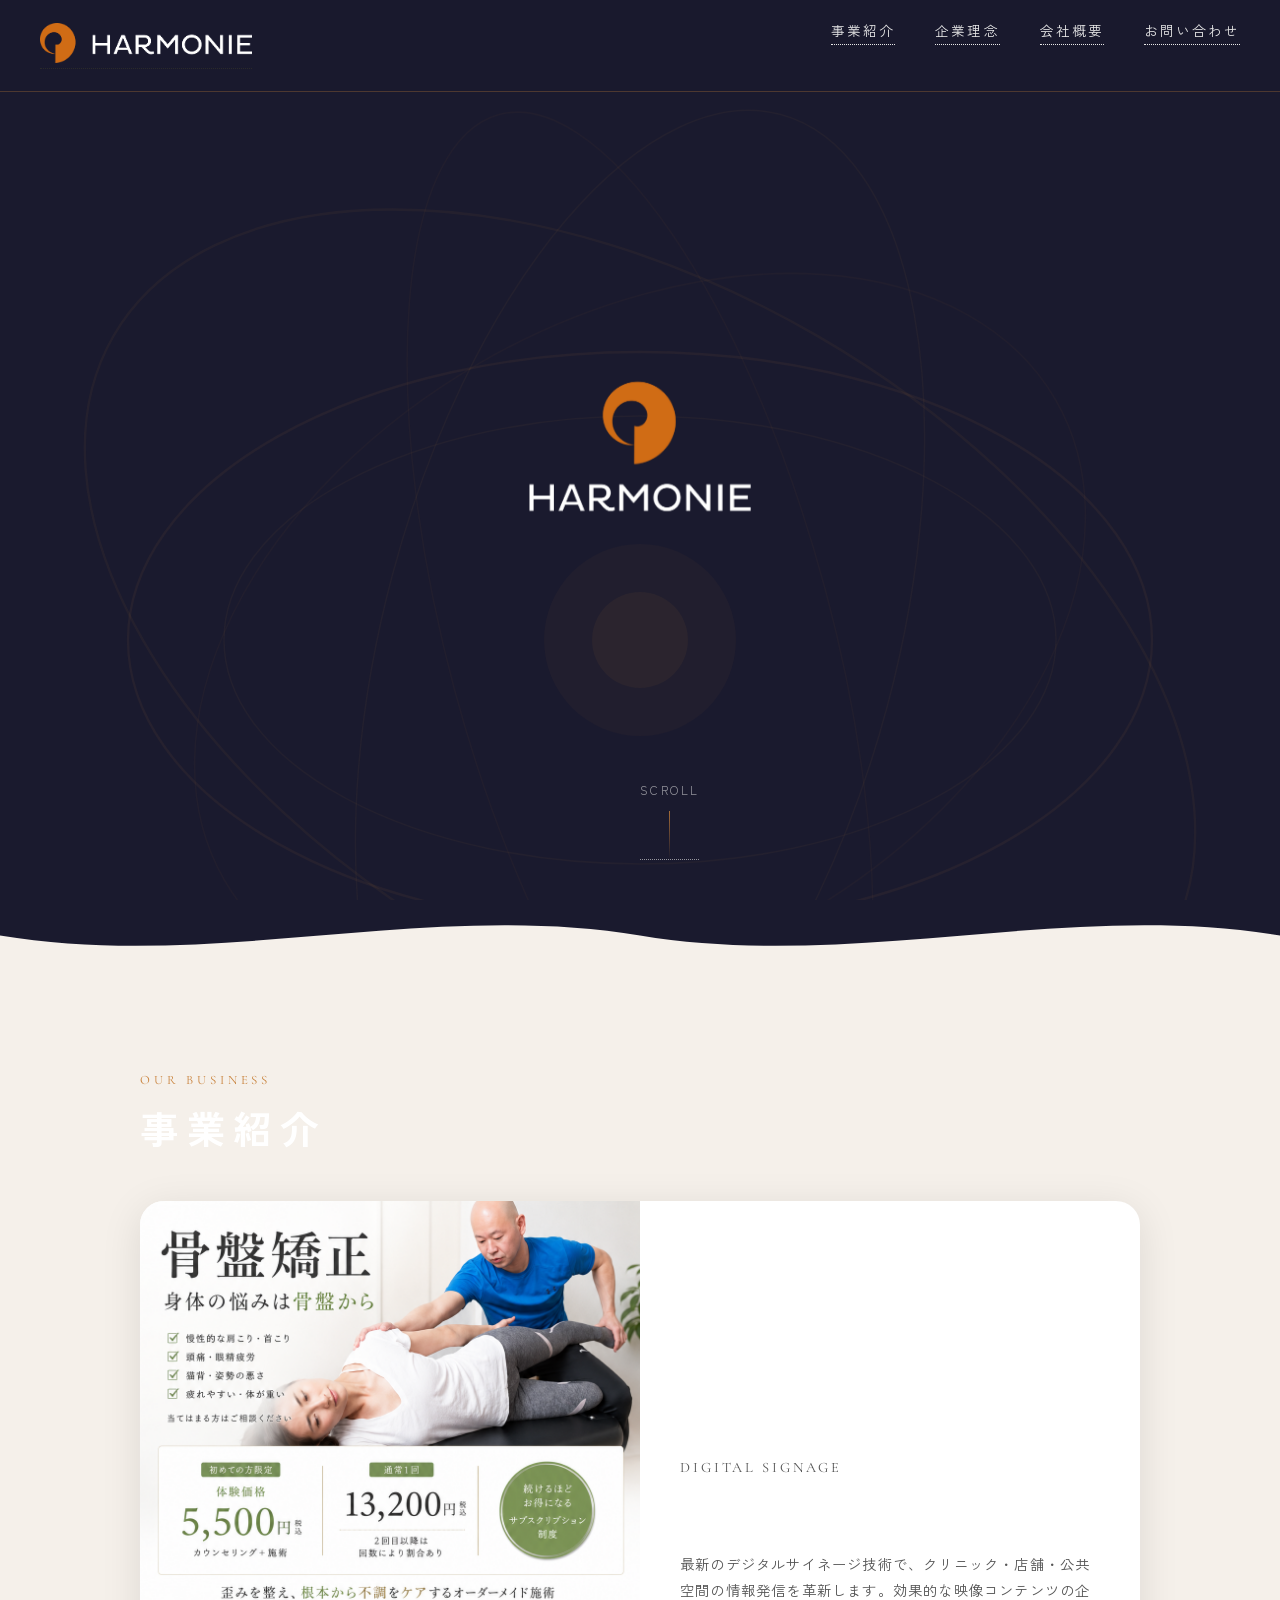
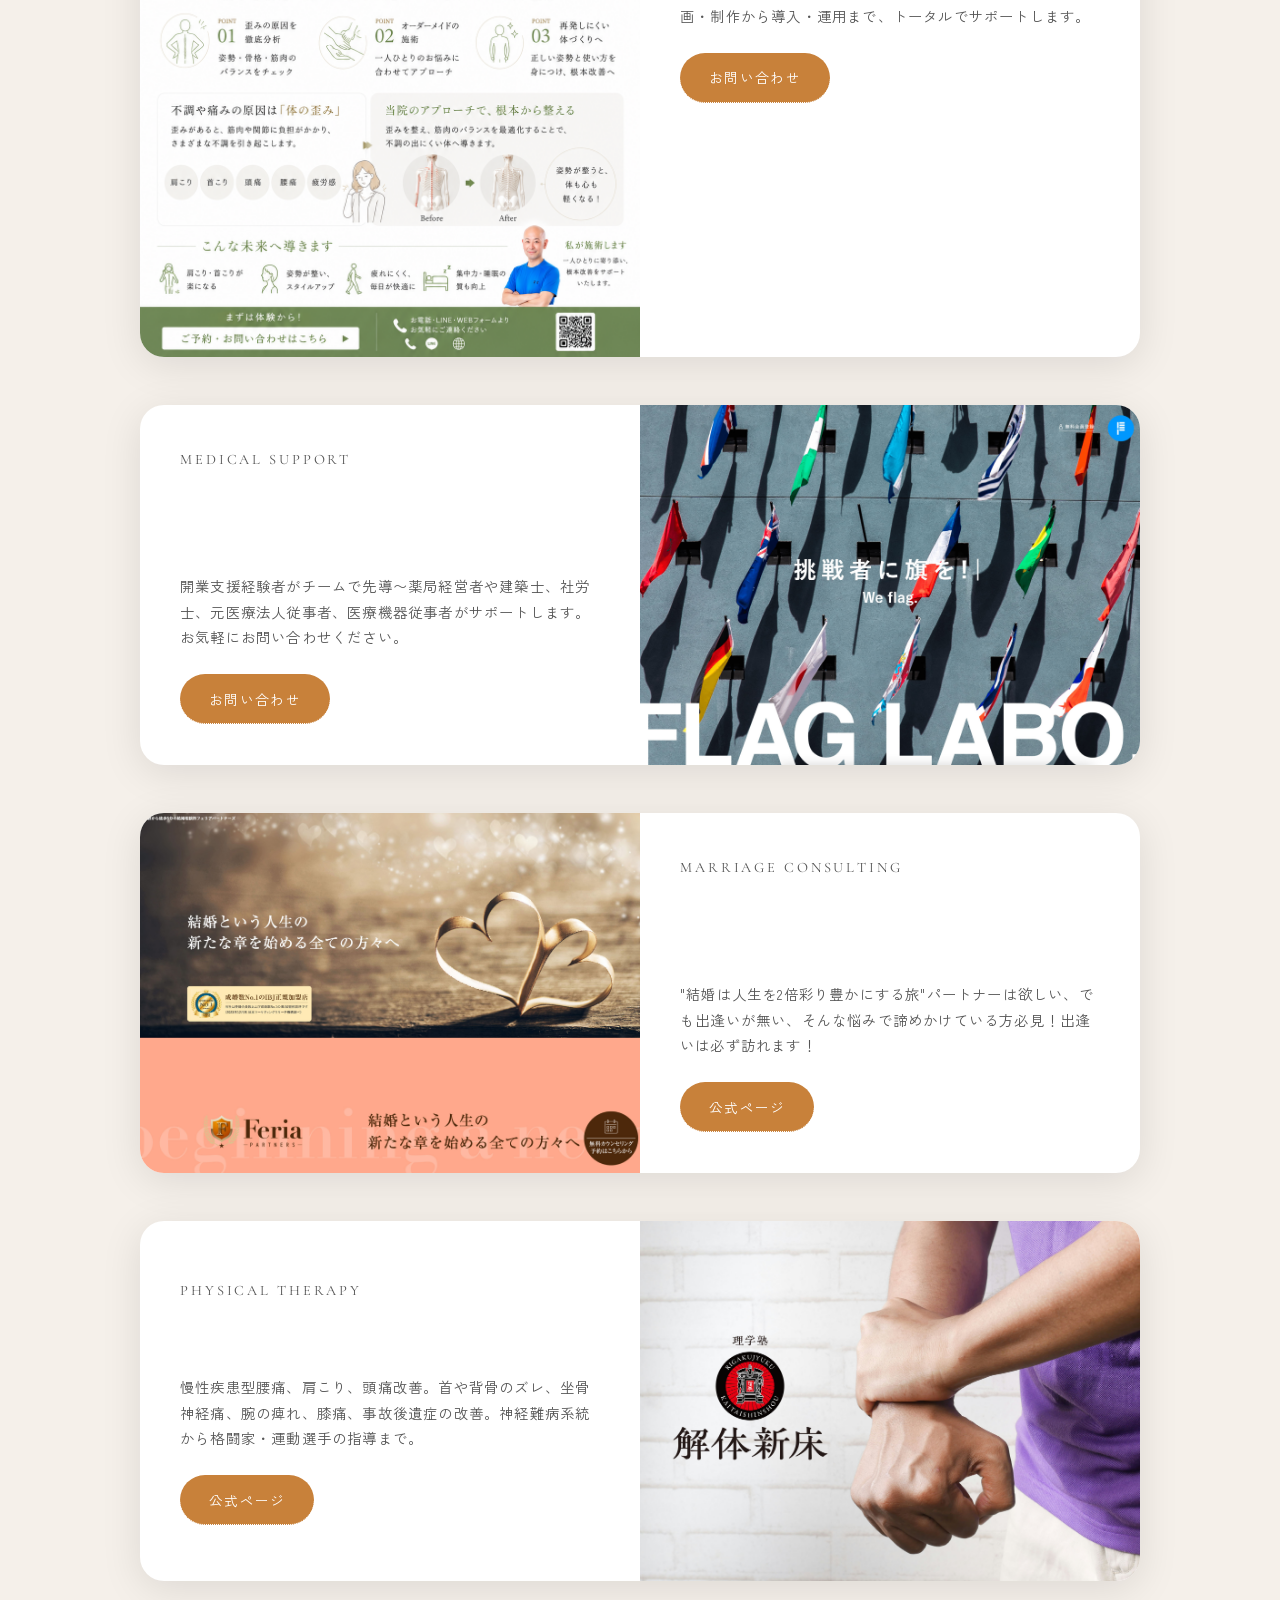
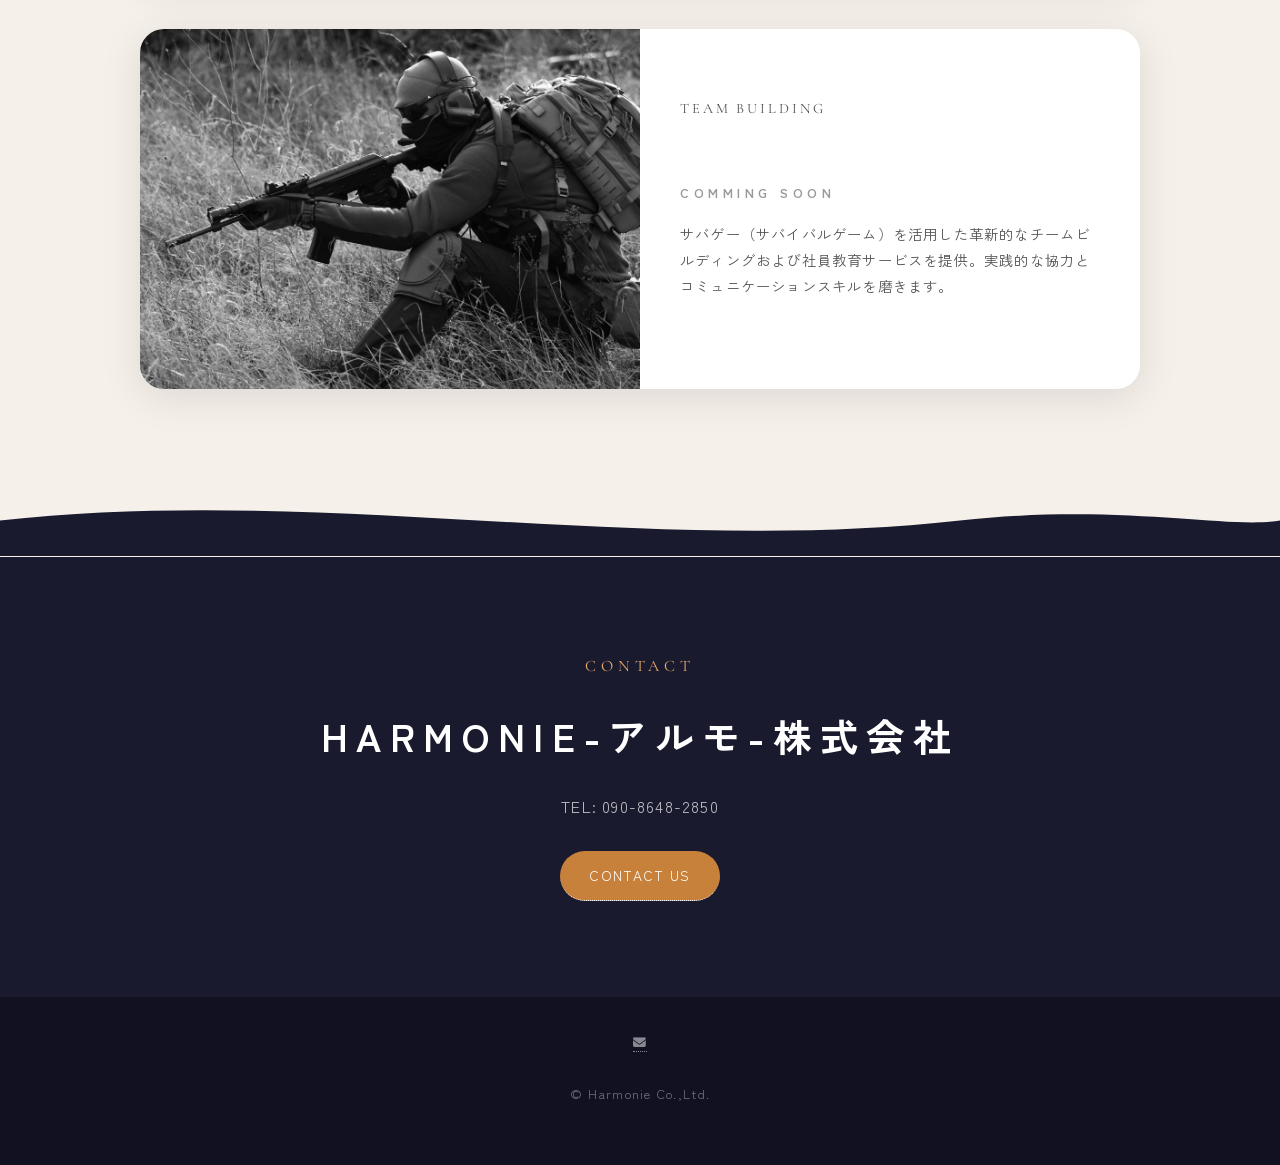
==== commit 7980feb5: "デジタルサイネージ画像追加" ====
--- a/index.html
+++ b/index.html
@@ -294,7 +294,7 @@
 
 				<div class="business-card">
 					<div class="card-img">
-						<div class="card-img-dummy"><i class="fa-solid fa-display"></i></div>
+						<img src="images/pic_kaitaishinnsyou1.png" alt="デジタルサイネージ事業">
 					</div>
 					<div class="card-body">
 						<p class="card-tag">Digital Signage</p>
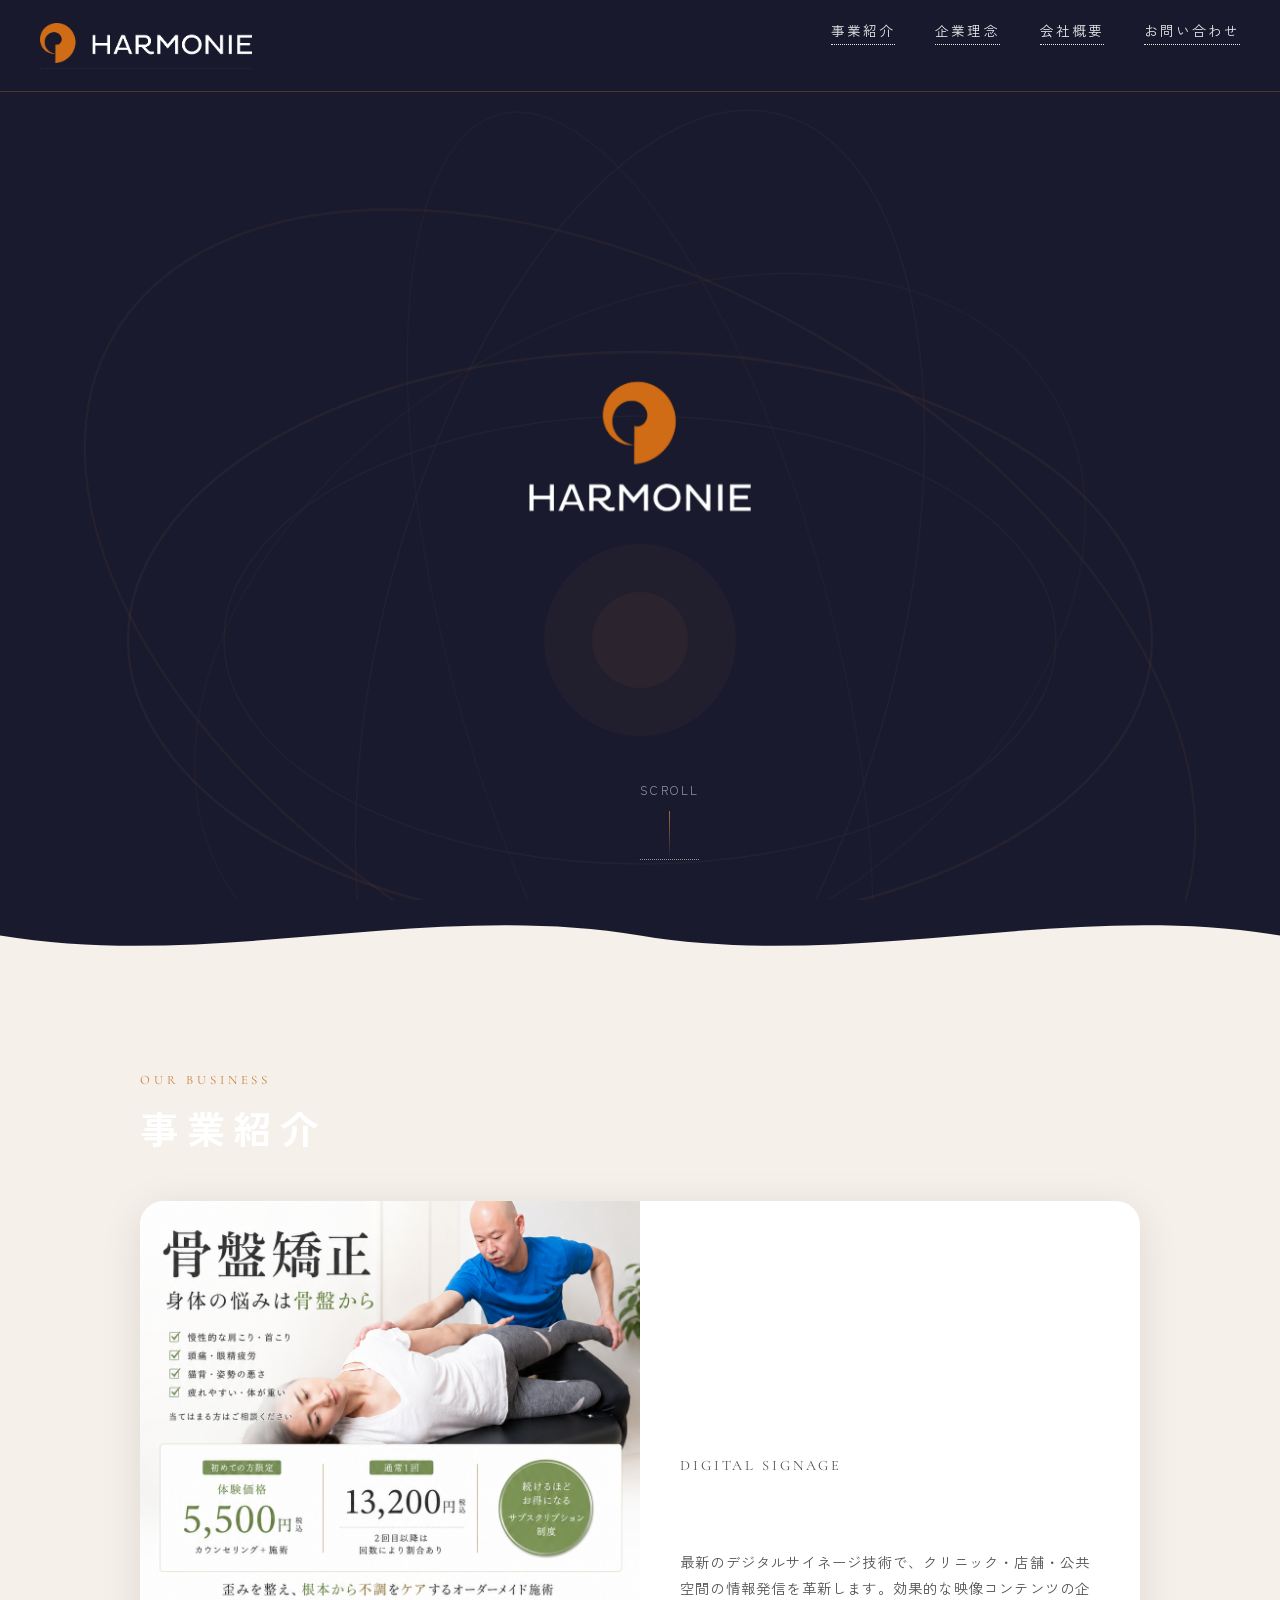
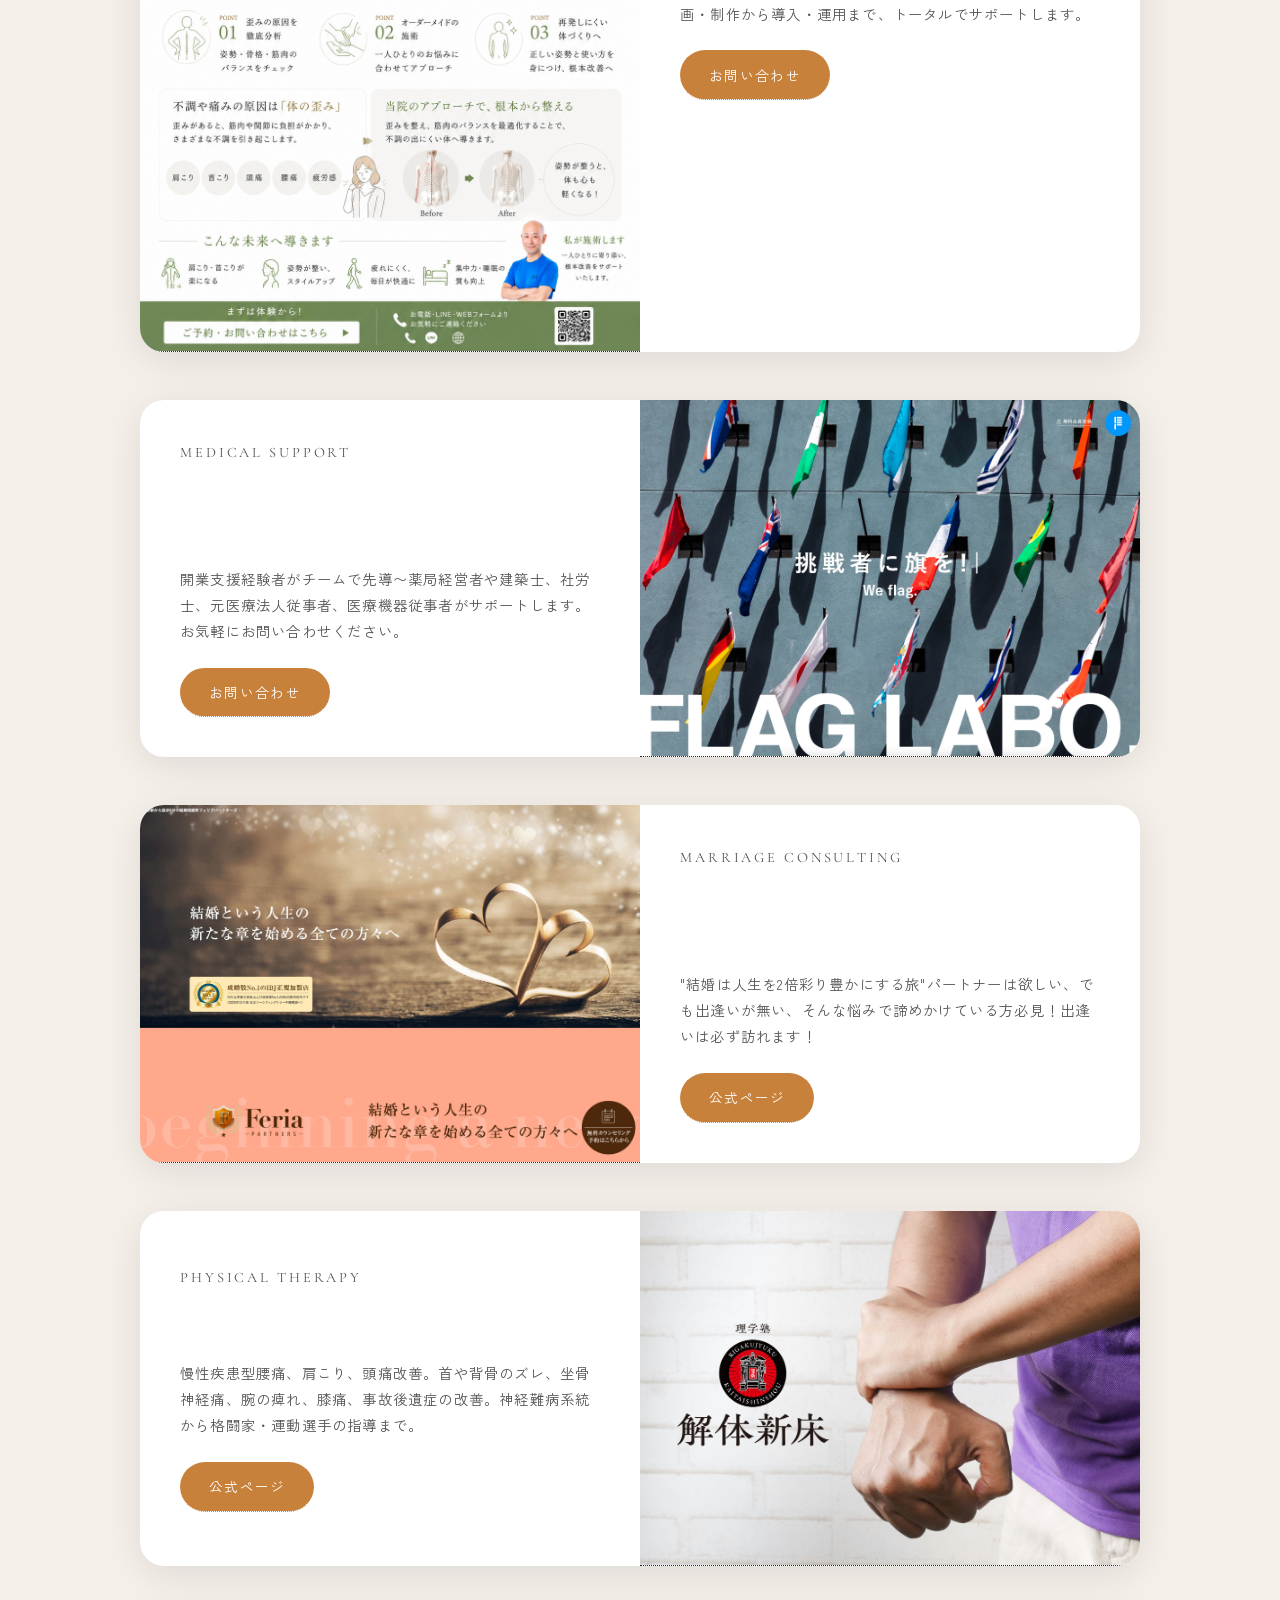
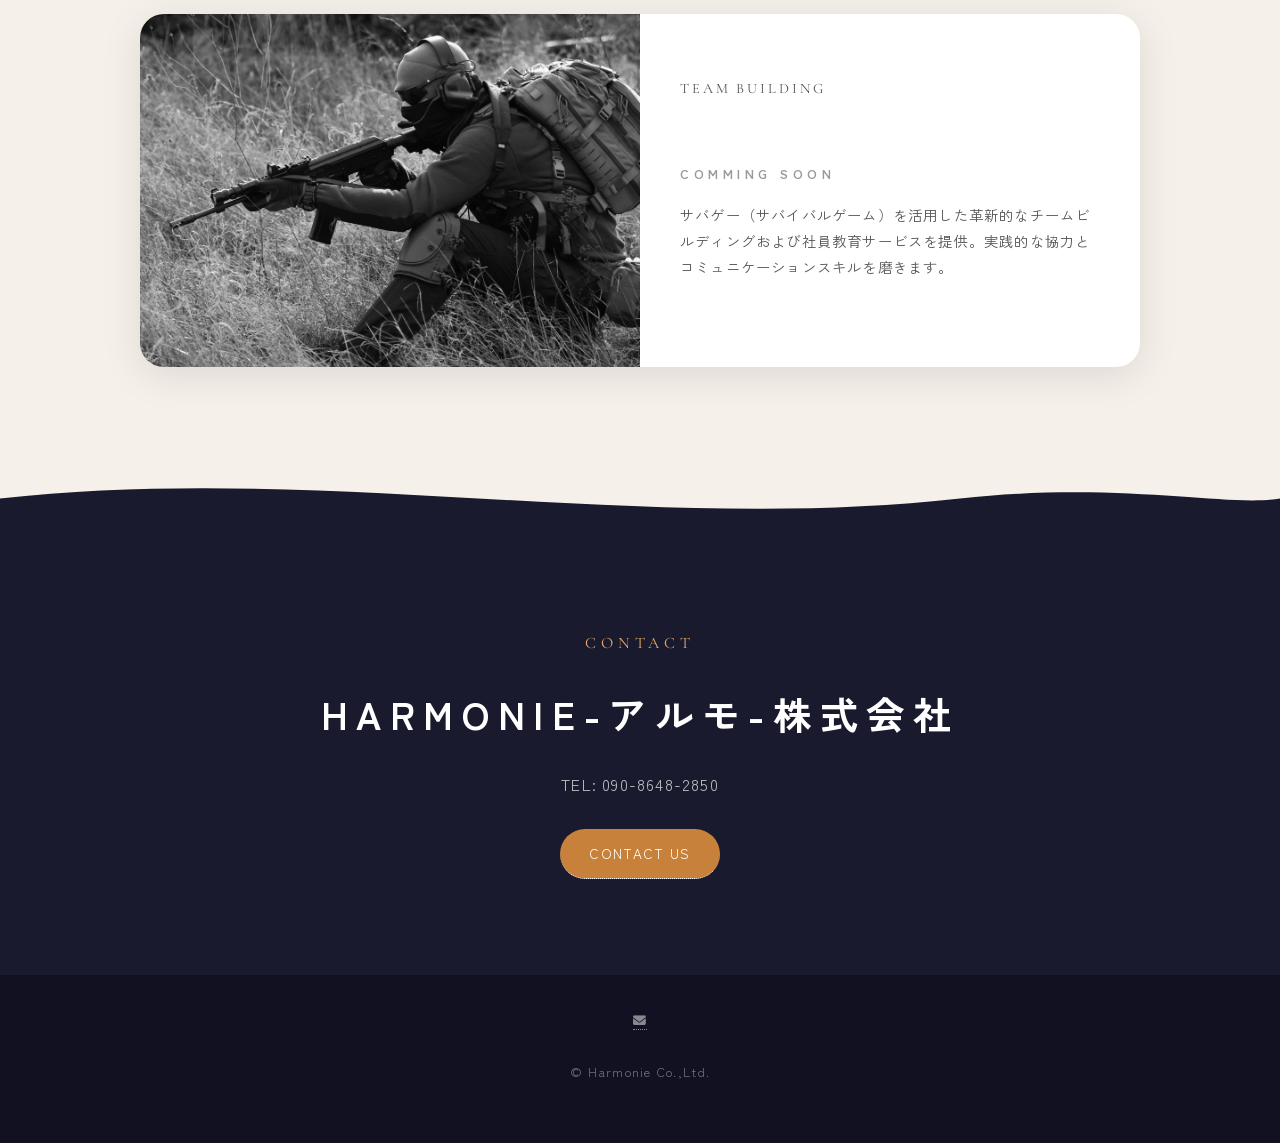
==== commit ef3b9785: "画像クリックでリンク追加" ====
--- a/index.html
+++ b/index.html
@@ -27,12 +27,8 @@
 		}
 		/* HEADER */
 		#site-header {
-			position: fixed;
-			top: 0; left: 0; right: 0;
-			z-index: 1000;
-			display: flex;
-			align-items: center;
-			justify-content: space-between;
+			position: fixed; top: 0; left: 0; right: 0; z-index: 1000;
+			display: flex; align-items: center; justify-content: space-between;
 			padding: 1rem 2.5rem;
 			background: rgba(26, 26, 46, 0.92);
 			backdrop-filter: blur(8px);
@@ -42,83 +38,40 @@
 		#site-header .logo img { height: 40px; }
 		nav ul { list-style: none; display: flex; gap: 2rem; }
 		nav ul li a {
-			color: #e8e8e8;
-			text-decoration: none;
-			font-size: 0.85rem;
-			letter-spacing: 0.15em;
-			position: relative;
-			padding-bottom: 4px;
-			transition: color 0.3s;
+			color: #e8e8e8; text-decoration: none; font-size: 0.85rem;
+			letter-spacing: 0.15em; position: relative; padding-bottom: 4px; transition: color 0.3s;
 		}
 		nav ul li a::after {
-			content: '';
-			position: absolute;
-			bottom: 0; left: 0;
-			width: 0; height: 1px;
-			background: var(--accent);
-			transition: width 0.3s;
+			content: ''; position: absolute; bottom: 0; left: 0;
+			width: 0; height: 1px; background: var(--accent); transition: width 0.3s;
 		}
 		nav ul li a:hover { color: var(--accent-light); }
 		nav ul li a:hover::after { width: 100%; }
-		.hamburger {
-			display: none;
-			flex-direction: column;
-			gap: 5px;
-			cursor: pointer;
-			background: none;
-			border: none;
-			padding: 4px;
-		}
+		.hamburger { display: none; flex-direction: column; gap: 5px; cursor: pointer; background: none; border: none; padding: 4px; }
 		.hamburger span { display: block; width: 26px; height: 2px; background: #e8e8e8; transition: 0.3s; }
 		@media (max-width: 768px) {
 			.hamburger { display: flex; }
-			nav {
-				position: fixed;
-				top: 64px; left: 0; right: 0;
-				background: rgba(26, 26, 46, 0.97);
-				padding: 1.5rem;
-				transform: translateY(-200%);
-				transition: transform 0.4s cubic-bezier(0.16, 1, 0.3, 1);
-			}
+			nav { position: fixed; top: 64px; left: 0; right: 0; background: rgba(26,26,46,0.97); padding: 1.5rem; transform: translateY(-200%); transition: transform 0.4s cubic-bezier(0.16,1,0.3,1); }
 			nav.open { transform: translateY(0); }
 			nav ul { flex-direction: column; gap: 1.2rem; }
 		}
 		/* HERO */
 		#hero {
-			min-height: 100vh;
-			background: var(--dark);
-			display: flex;
-			align-items: center;
-			justify-content: center;
-			position: relative;
-			overflow: hidden;
+			min-height: 100vh; background: var(--dark);
+			display: flex; align-items: center; justify-content: center;
+			position: relative; overflow: hidden;
 		}
 		.spiral-bg { position: absolute; inset: 0; pointer-events: none; }
 		.hero-inner { position: relative; z-index: 2; text-align: center; }
-		.hero-inner img {
-			width: min(55%, 380px);
-			animation: fadeUp 1.2s ease both;
-		}
+		.hero-inner img { width: min(55%, 380px); animation: fadeUp 1.2s ease both; }
 		.hero-scroll {
-			position: absolute;
-			bottom: 2.5rem;
-			left: 50%;
-			transform: translateX(-50%);
-			color: rgba(232,232,232,0.6);
-			font-size: 0.75rem;
-			letter-spacing: 0.2em;
-			text-decoration: none;
-			display: flex;
-			flex-direction: column;
-			align-items: center;
-			gap: 8px;
-			animation: fadeUp 1.6s 0.4s ease both;
-			transition: color 0.3s;
+			position: absolute; bottom: 2.5rem; left: 50%; transform: translateX(-50%);
+			color: rgba(232,232,232,0.6); font-size: 0.75rem; letter-spacing: 0.2em;
+			text-decoration: none; display: flex; flex-direction: column; align-items: center; gap: 8px;
+			animation: fadeUp 1.6s 0.4s ease both; transition: color 0.3s;
 		}
 		.hero-scroll::after {
-			content: '';
-			display: block;
-			width: 1px; height: 48px;
+			content: ''; display: block; width: 1px; height: 48px;
 			background: linear-gradient(to bottom, rgba(200,129,58,0.8), transparent);
 			animation: scrollLine 2s infinite;
 		}
@@ -136,31 +89,18 @@
 		section.page-section { padding: 6rem 2rem; position: relative; }
 		.section-inner { max-width: 1000px; margin: 0 auto; }
 		.section-label {
-			font-family: 'Cormorant Garamond', serif;
-			font-size: 0.8rem;
-			letter-spacing: 0.3em;
-			color: var(--accent);
-			text-transform: uppercase;
-			margin-bottom: 0.6rem;
-		}
-		.section-title {
-			font-size: clamp(1.6rem, 4vw, 2.4rem);
-			font-weight: 700;
-			margin-bottom: 2rem;
-			line-height: 1.3;
-		}
+			font-family: 'Cormorant Garamond', serif; font-size: 0.8rem;
+			letter-spacing: 0.3em; color: var(--accent); text-transform: uppercase; margin-bottom: 0.6rem;
+		}
+		.section-title { font-size: clamp(1.6rem, 4vw, 2.4rem); font-weight: 700; margin-bottom: 2rem; line-height: 1.3; }
 		/* BUSINESS */
 		#business { background: var(--light); }
 		.business-grid { display: grid; gap: 3rem; margin-top: 3rem; }
 		.business-card {
-			display: grid;
-			grid-template-columns: 1fr 1fr;
-			gap: 0;
-			border-radius: 1.5rem;
-			overflow: hidden;
+			display: grid; grid-template-columns: 1fr 1fr; gap: 0;
+			border-radius: 1.5rem; overflow: hidden;
 			box-shadow: 0 8px 40px rgba(0,0,0,0.1);
-			opacity: 0;
-			transform: translateY(30px);
+			opacity: 0; transform: translateY(30px);
 			transition: opacity 0.7s ease, transform 0.7s ease;
 			background: white;
 		}
@@ -168,41 +108,25 @@
 		.business-card:nth-child(even) { direction: rtl; }
 		.business-card:nth-child(even) > * { direction: ltr; }
 		.business-card .card-img { position: relative; overflow: hidden; min-height: 280px; }
-		.business-card .card-img img { width: 100%; height: 100%; object-fit: cover; transition: transform 0.6s ease; }
+		.business-card .card-img a { display: block; width: 100%; height: 100%; }
+		.business-card .card-img img { width: 100%; height: 100%; object-fit: cover; transition: transform 0.6s ease; display: block; }
 		.business-card:hover .card-img img { transform: scale(1.05); }
-		.card-img-dummy {
-			width: 100%; height: 100%; min-height: 280px;
-			background: linear-gradient(135deg, #1a1a2e 0%, #2d2d4e 50%, #c8813a22 100%);
-			display: flex; align-items: center; justify-content: center;
-		}
-		.card-img-dummy i { font-size: 5rem; color: var(--accent); opacity: 0.7; }
-		.business-card .card-body {
-			padding: 2.5rem;
-			display: flex;
-			flex-direction: column;
-			justify-content: center;
+		.business-card .card-img a:hover img { transform: scale(1.08); }
+		/* 画像リンクのカーソル */
+		.business-card .card-img a { cursor: pointer; }
+		.card-body {
+			padding: 2.5rem; display: flex; flex-direction: column; justify-content: center;
 		}
 		.card-tag {
-			font-size: 0.7rem;
-			letter-spacing: 0.2em;
-			color: var(--accent);
-			text-transform: uppercase;
-			margin-bottom: 0.8rem;
-			font-family: 'Cormorant Garamond', serif;
+			font-size: 0.7rem; letter-spacing: 0.2em; color: var(--accent);
+			text-transform: uppercase; margin-bottom: 0.8rem; font-family: 'Cormorant Garamond', serif;
 		}
 		.card-body h3 { font-size: 1.25rem; font-weight: 700; margin-bottom: 1rem; line-height: 1.5; }
 		.card-body p { font-size: 0.9rem; line-height: 1.8; color: #555; margin-bottom: 1.5rem; }
 		.btn-primary {
-			display: inline-block;
-			padding: 0.7rem 1.8rem;
-			background: var(--accent);
-			color: white;
-			text-decoration: none;
-			border-radius: 2rem;
-			font-size: 0.85rem;
-			letter-spacing: 0.1em;
-			transition: background 0.3s, transform 0.2s;
-			align-self: flex-start;
+			display: inline-block; padding: 0.7rem 1.8rem; background: var(--accent);
+			color: white; text-decoration: none; border-radius: 2rem; font-size: 0.85rem;
+			letter-spacing: 0.1em; transition: background 0.3s, transform 0.2s; align-self: flex-start;
 		}
 		.btn-primary:hover { background: var(--accent-light); transform: translateY(-2px); }
 		@media (max-width: 700px) {
@@ -213,29 +137,16 @@
 		#contact { background: var(--dark); color: white; text-align: center; }
 		#contact p { color: rgba(255,255,255,0.7); margin-bottom: 2rem; font-size: 1rem; }
 		/* FOOTER */
-		footer {
-			background: #111122;
-			color: rgba(255,255,255,0.4);
-			text-align: center;
-			padding: 2rem;
-			font-size: 0.8rem;
-			letter-spacing: 0.1em;
-		}
+		footer { background: #111122; color: rgba(255,255,255,0.4); text-align: center; padding: 2rem; font-size: 0.8rem; letter-spacing: 0.1em; }
 		footer a { color: rgba(255,255,255,0.5); text-decoration: none; margin: 0 0.5rem; }
 		footer a:hover { color: var(--accent-light); }
 		/* ANIMATIONS */
-		@keyframes fadeUp {
-			from { opacity: 0; transform: translateY(20px); }
-			to { opacity: 1; transform: translateY(0); }
-		}
+		@keyframes fadeUp { from { opacity: 0; transform: translateY(20px); } to { opacity: 1; transform: translateY(0); } }
 		.spiral-ring { animation: rotateSlow linear infinite; transform-origin: center; }
 		.spiral-ring:nth-child(1) { animation-duration: 40s; }
 		.spiral-ring:nth-child(2) { animation-duration: 60s; animation-direction: reverse; }
 		.spiral-ring:nth-child(3) { animation-duration: 80s; }
-		@keyframes rotateSlow {
-			from { transform: rotate(0deg); }
-			to { transform: rotate(360deg); }
-		}
+		@keyframes rotateSlow { from { transform: rotate(0deg); } to { transform: rotate(360deg); } }
 	</style>
 </head>
 <body>
@@ -292,9 +203,12 @@
 			<h2 class="section-title">事業紹介</h2>
 			<div class="business-grid">
 
-				<div class="business-card">
-					<div class="card-img">
-						<img src="images/pic_kaitaishinnsyou1.png" alt="デジタルサイネージ事業">
+				<!-- 1. デジタルサイネージ -->
+				<div class="business-card">
+					<div class="card-img">
+						<a href="mailto:info@harmo.co.jp">
+							<img src="images/pic_kaitaishinnsyou1.png" alt="デジタルサイネージ事業">
+						</a>
 					</div>
 					<div class="card-body">
 						<p class="card-tag">Digital Signage</p>
@@ -304,8 +218,13 @@
 					</div>
 				</div>
 
-				<div class="business-card">
-					<div class="card-img"><img src="images/pic_flgp.jpg" alt="フラッグラボ"></div>
+				<!-- 2. フラッグラボ -->
+				<div class="business-card">
+					<div class="card-img">
+						<a href="mailto:info@harmo.co.jp">
+							<img src="images/pic_flgp.jpg" alt="フラッグラボ">
+						</a>
+					</div>
 					<div class="card-body">
 						<p class="card-tag">Medical Support</p>
 						<h3>クリニック・薬局開業支援<br>フラッグラボ 運営</h3>
@@ -314,28 +233,41 @@
 					</div>
 				</div>
 
-				<div class="business-card">
-					<div class="card-img"><img src="images/pic_feria.jpg" alt="結婚相談所フェリアパートナーズ"></div>
+				<!-- 3. フェリアパートナーズ -->
+				<div class="business-card">
+					<div class="card-img">
+						<a href="https://feria-partners.jp/" target="_blank" rel="noopener">
+							<img src="images/pic_feria.jpg" alt="結婚相談所フェリアパートナーズ">
+						</a>
+					</div>
 					<div class="card-body">
 						<p class="card-tag">Marriage Consulting</p>
 						<h3>結婚相談所<br>フェリアパートナーズ 運営</h3>
 						<p>"結婚は人生を2倍彩り豊かにする旅"パートナーは欲しい、でも出逢いが無い、そんな悩みで諦めかけている方必見！出逢いは必ず訪れます！</p>
-						<a href="https://feria-partners.jp/" class="btn-primary">公式ページ</a>
-					</div>
-				</div>
-
-				<div class="business-card">
-					<div class="card-img"><img src="images/pic_kaitaishinshou.jpg" alt="理学塾解体新床"></div>
+						<a href="https://feria-partners.jp/" target="_blank" rel="noopener" class="btn-primary">公式ページ</a>
+					</div>
+				</div>
+
+				<!-- 4. 理学塾解体新床 -->
+				<div class="business-card">
+					<div class="card-img">
+						<a href="https://kaitaishinshou.jp/" target="_blank" rel="noopener">
+							<img src="images/pic_kaitaishinshou.jpg" alt="理学塾解体新床">
+						</a>
+					</div>
 					<div class="card-body">
 						<p class="card-tag">Physical Therapy</p>
 						<h3>理学塾 解体新床 運営</h3>
 						<p>慢性疾患型腰痛、肩こり、頭痛改善。首や背骨のズレ、坐骨神経痛、腕の痺れ、膝痛、事故後遺症の改善。神経難病系統から格闘家・運動選手の指導まで。</p>
-						<a href="https://kaitaishinshou.jp/" class="btn-primary">公式ページ</a>
-					</div>
-				</div>
-
-				<div class="business-card">
-					<div class="card-img"><img src="images/pic_sbg.jpg" alt="サバゲー事業"></div>
+						<a href="https://kaitaishinshou.jp/" target="_blank" rel="noopener" class="btn-primary">公式ページ</a>
+					</div>
+				</div>
+
+				<!-- 5. サバゲー -->
+				<div class="business-card">
+					<div class="card-img">
+						<img src="images/pic_sbg.jpg" alt="サバゲー事業">
+					</div>
 					<div class="card-body">
 						<p class="card-tag">Team Building</p>
 						<h3>サバゲー・チームビルディング事業<br><small style="font-size:0.8rem;color:#999;">Comming Soon</small></h3>
@@ -383,3 +315,4 @@
 	</script>
 </body>
 </html>
+
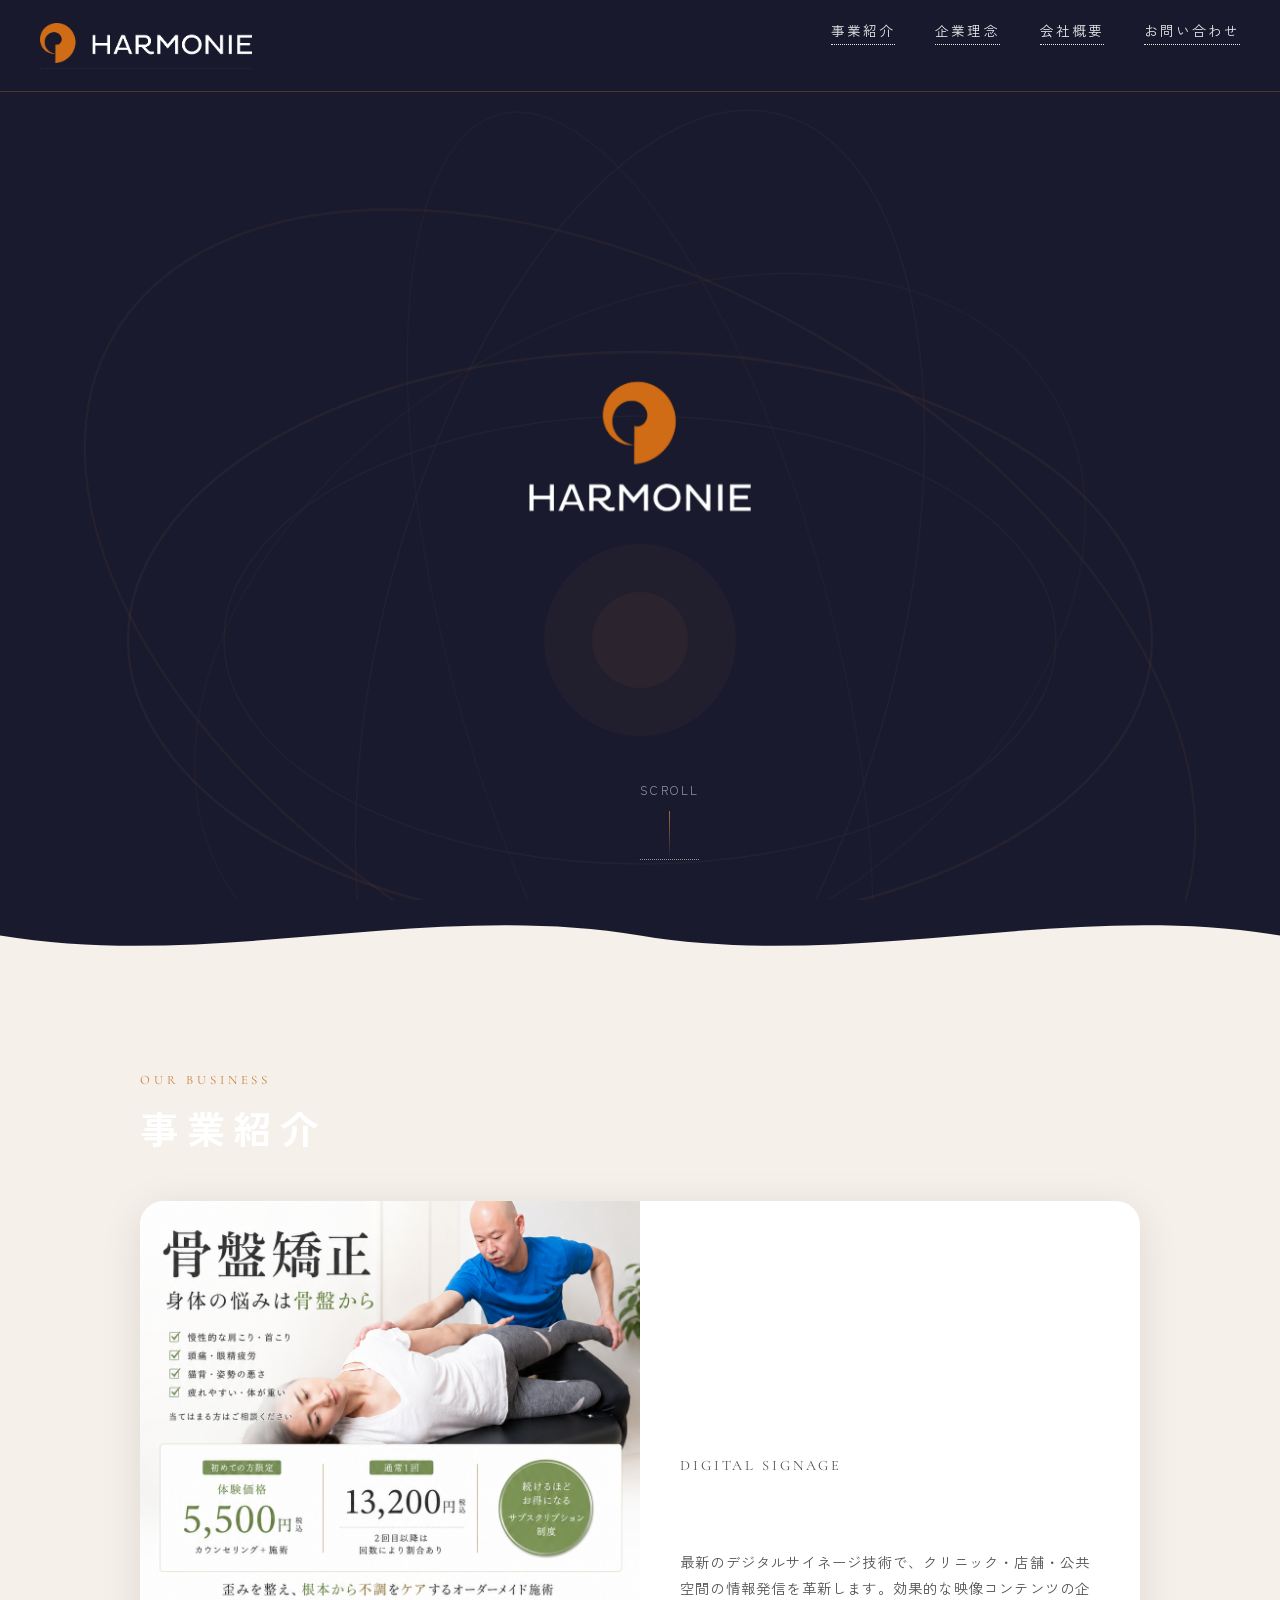
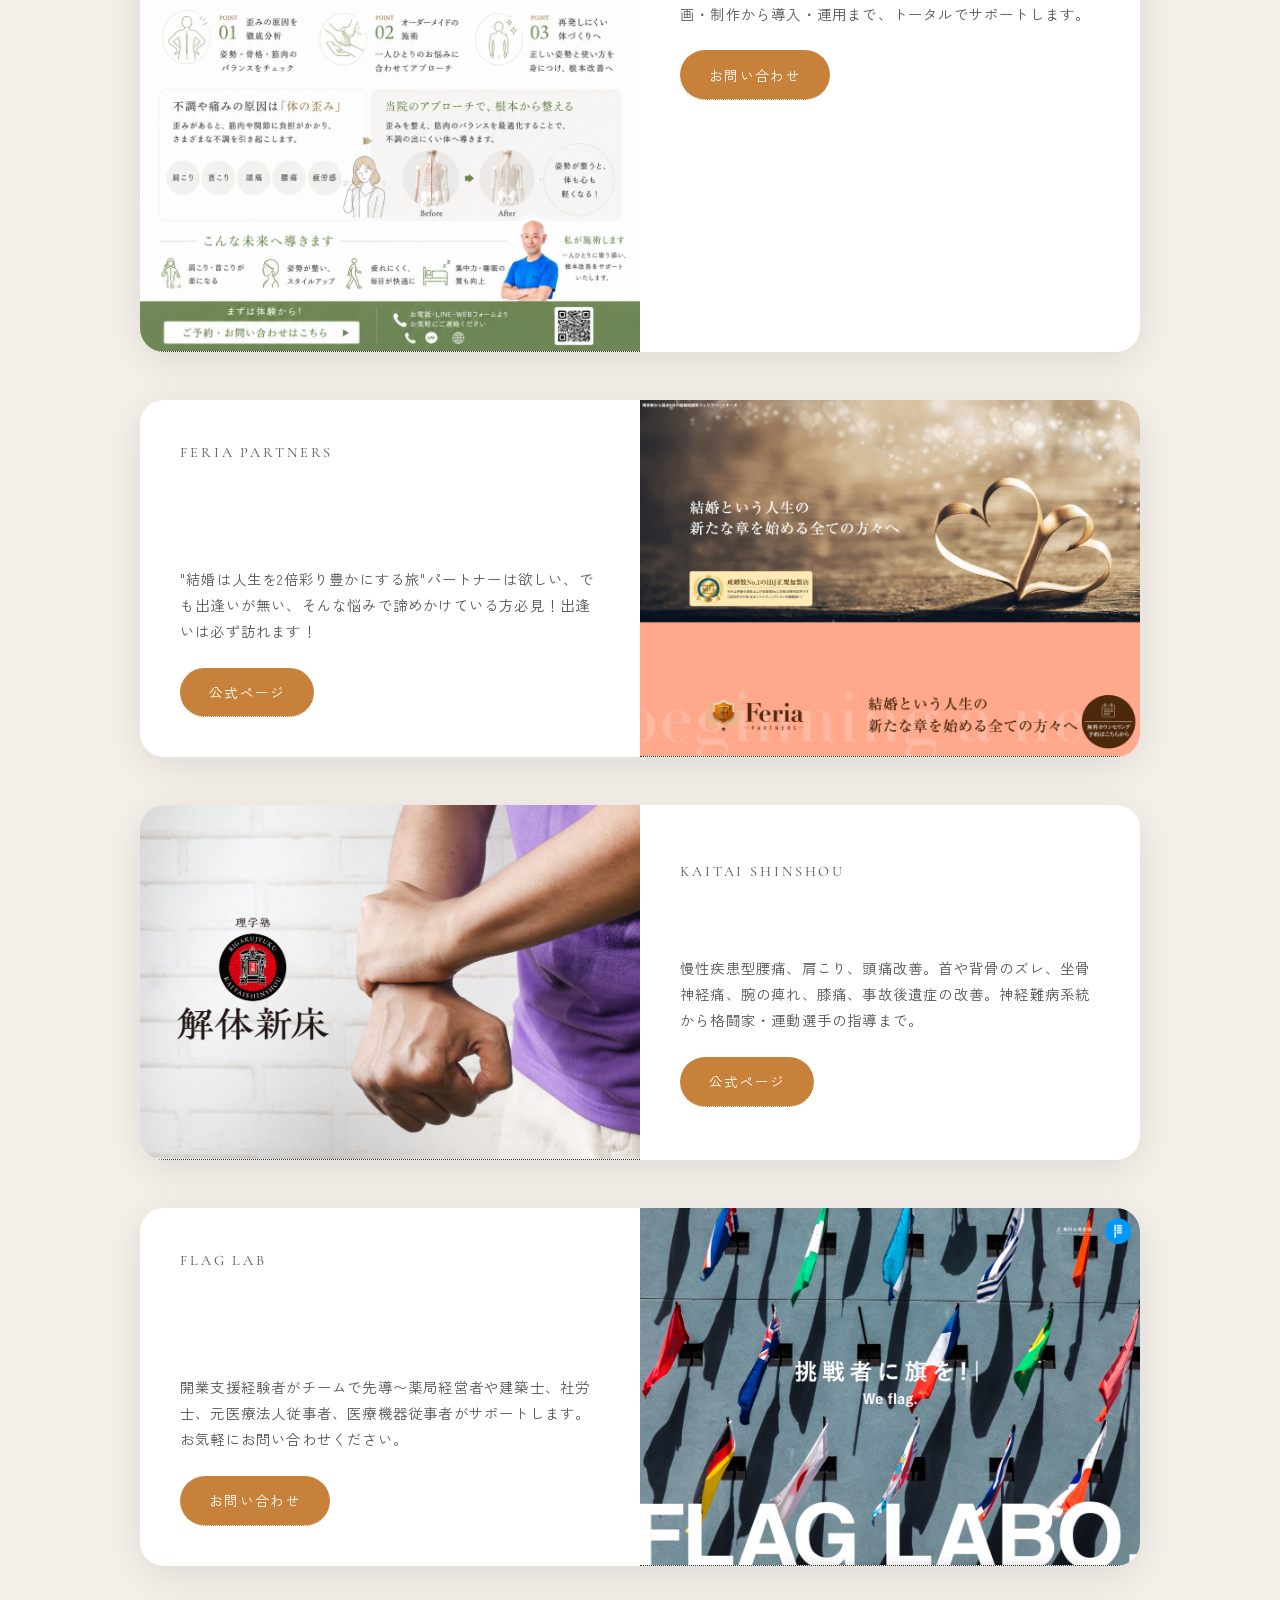
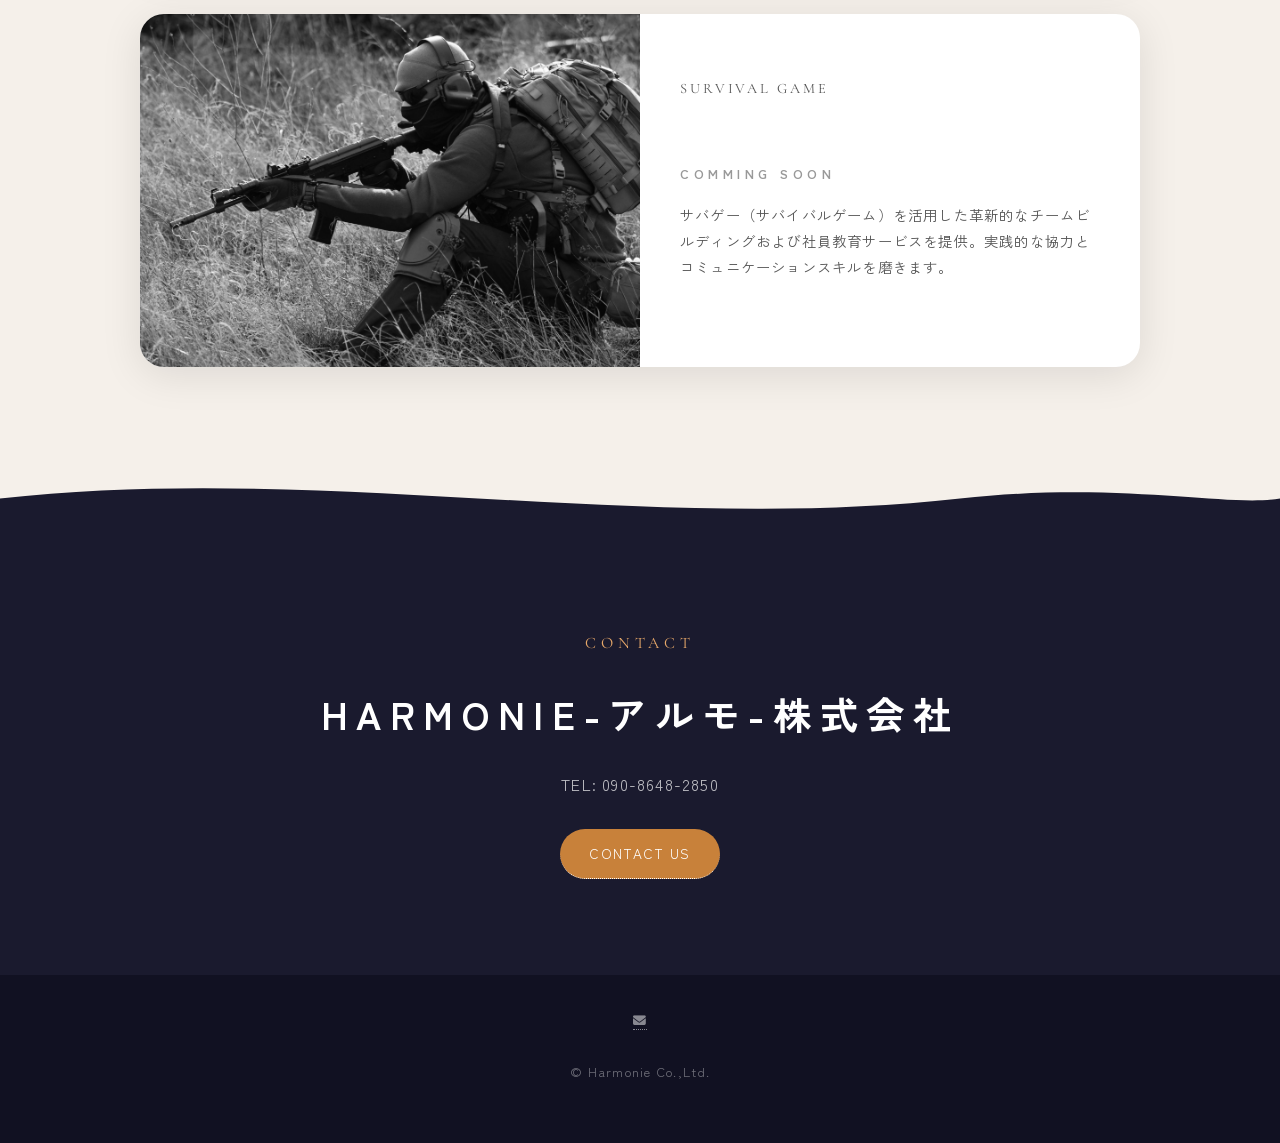
==== commit 72574e15: "項目名・順番変更" ====
--- a/index.html
+++ b/index.html
@@ -25,7 +25,6 @@
 			color: var(--text);
 			overflow-x: hidden;
 		}
-		/* HEADER */
 		#site-header {
 			position: fixed; top: 0; left: 0; right: 0; z-index: 1000;
 			display: flex; align-items: center; justify-content: space-between;
@@ -55,7 +54,6 @@
 			nav.open { transform: translateY(0); }
 			nav ul { flex-direction: column; gap: 1.2rem; }
 		}
-		/* HERO */
 		#hero {
 			min-height: 100vh; background: var(--dark);
 			display: flex; align-items: center; justify-content: center;
@@ -82,10 +80,8 @@
 			51% { transform: scaleY(1); transform-origin: bottom; }
 			100% { transform: scaleY(0); transform-origin: bottom; }
 		}
-		/* WAVE */
 		.wave-divider { display: block; width: 100%; overflow: hidden; line-height: 0; margin: 0; }
 		.wave-divider svg { display: block; width: 100%; }
-		/* SECTION */
 		section.page-section { padding: 6rem 2rem; position: relative; }
 		.section-inner { max-width: 1000px; margin: 0 auto; }
 		.section-label {
@@ -93,7 +89,6 @@
 			letter-spacing: 0.3em; color: var(--accent); text-transform: uppercase; margin-bottom: 0.6rem;
 		}
 		.section-title { font-size: clamp(1.6rem, 4vw, 2.4rem); font-weight: 700; margin-bottom: 2rem; line-height: 1.3; }
-		/* BUSINESS */
 		#business { background: var(--light); }
 		.business-grid { display: grid; gap: 3rem; margin-top: 3rem; }
 		.business-card {
@@ -107,13 +102,12 @@
 		.business-card.visible { opacity: 1; transform: translateY(0); }
 		.business-card:nth-child(even) { direction: rtl; }
 		.business-card:nth-child(even) > * { direction: ltr; }
+		.business-card .card-img a { position: relative; z-index: 1; }
 		.business-card .card-img { position: relative; overflow: hidden; min-height: 280px; }
 		.business-card .card-img a { display: block; width: 100%; height: 100%; }
 		.business-card .card-img img { width: 100%; height: 100%; object-fit: cover; transition: transform 0.6s ease; display: block; }
 		.business-card:hover .card-img img { transform: scale(1.05); }
 		.business-card .card-img a:hover img { transform: scale(1.08); }
-		/* 画像リンクのカーソル */
-		.business-card .card-img a { cursor: pointer; }
 		.card-body {
 			padding: 2.5rem; display: flex; flex-direction: column; justify-content: center;
 		}
@@ -133,14 +127,11 @@
 			.business-card { grid-template-columns: 1fr; }
 			.business-card:nth-child(even) { direction: ltr; }
 		}
-		/* CONTACT */
 		#contact { background: var(--dark); color: white; text-align: center; }
 		#contact p { color: rgba(255,255,255,0.7); margin-bottom: 2rem; font-size: 1rem; }
-		/* FOOTER */
 		footer { background: #111122; color: rgba(255,255,255,0.4); text-align: center; padding: 2rem; font-size: 0.8rem; letter-spacing: 0.1em; }
 		footer a { color: rgba(255,255,255,0.5); text-decoration: none; margin: 0 0.5rem; }
 		footer a:hover { color: var(--accent-light); }
-		/* ANIMATIONS */
 		@keyframes fadeUp { from { opacity: 0; transform: translateY(20px); } to { opacity: 1; transform: translateY(0); } }
 		.spiral-ring { animation: rotateSlow linear infinite; transform-origin: center; }
 		.spiral-ring:nth-child(1) { animation-duration: 40s; }
@@ -218,7 +209,37 @@
 					</div>
 				</div>
 
-				<!-- 2. フラッグラボ -->
+				<!-- 2. フェリアパートナーズ -->
+				<div class="business-card">
+					<div class="card-img">
+						<a href="https://feria-partners.jp/" target="_blank" rel="noopener">
+							<img src="images/pic_feria.jpg" alt="結婚相談所フェリアパートナーズ">
+						</a>
+					</div>
+					<div class="card-body">
+						<p class="card-tag">Feria Partners</p>
+						<h3>結婚相談所<br>フェリアパートナーズ 運営</h3>
+						<p>"結婚は人生を2倍彩り豊かにする旅"パートナーは欲しい、でも出逢いが無い、そんな悩みで諦めかけている方必見！出逢いは必ず訪れます！</p>
+						<a href="https://feria-partners.jp/" target="_blank" rel="noopener" class="btn-primary">公式ページ</a>
+					</div>
+				</div>
+
+				<!-- 3. 理学塾解体新床 -->
+				<div class="business-card">
+					<div class="card-img">
+						<a href="https://kaitaishinshou.jp/" target="_blank" rel="noopener">
+							<img src="images/pic_kaitaishinshou.jpg" alt="理学塾解体新床">
+						</a>
+					</div>
+					<div class="card-body">
+						<p class="card-tag">Kaitai Shinshou</p>
+						<h3>理学塾 解体新床 運営</h3>
+						<p>慢性疾患型腰痛、肩こり、頭痛改善。首や背骨のズレ、坐骨神経痛、腕の痺れ、膝痛、事故後遺症の改善。神経難病系統から格闘家・運動選手の指導まで。</p>
+						<a href="https://kaitaishinshou.jp/" target="_blank" rel="noopener" class="btn-primary">公式ページ</a>
+					</div>
+				</div>
+
+				<!-- 4. フラッグラボ -->
 				<div class="business-card">
 					<div class="card-img">
 						<a href="mailto:info@harmo.co.jp">
@@ -226,50 +247,20 @@
 						</a>
 					</div>
 					<div class="card-body">
-						<p class="card-tag">Medical Support</p>
+						<p class="card-tag">Flag Lab</p>
 						<h3>クリニック・薬局開業支援<br>フラッグラボ 運営</h3>
 						<p>開業支援経験者がチームで先導〜薬局経営者や建築士、社労士、元医療法人従事者、医療機器従事者がサポートします。お気軽にお問い合わせください。</p>
 						<a href="mailto:info@harmo.co.jp" class="btn-primary">お問い合わせ</a>
 					</div>
 				</div>
 
-				<!-- 3. フェリアパートナーズ -->
-				<div class="business-card">
-					<div class="card-img">
-						<a href="https://feria-partners.jp/" target="_blank" rel="noopener">
-							<img src="images/pic_feria.jpg" alt="結婚相談所フェリアパートナーズ">
-						</a>
-					</div>
-					<div class="card-body">
-						<p class="card-tag">Marriage Consulting</p>
-						<h3>結婚相談所<br>フェリアパートナーズ 運営</h3>
-						<p>"結婚は人生を2倍彩り豊かにする旅"パートナーは欲しい、でも出逢いが無い、そんな悩みで諦めかけている方必見！出逢いは必ず訪れます！</p>
-						<a href="https://feria-partners.jp/" target="_blank" rel="noopener" class="btn-primary">公式ページ</a>
-					</div>
-				</div>
-
-				<!-- 4. 理学塾解体新床 -->
-				<div class="business-card">
-					<div class="card-img">
-						<a href="https://kaitaishinshou.jp/" target="_blank" rel="noopener">
-							<img src="images/pic_kaitaishinshou.jpg" alt="理学塾解体新床">
-						</a>
-					</div>
-					<div class="card-body">
-						<p class="card-tag">Physical Therapy</p>
-						<h3>理学塾 解体新床 運営</h3>
-						<p>慢性疾患型腰痛、肩こり、頭痛改善。首や背骨のズレ、坐骨神経痛、腕の痺れ、膝痛、事故後遺症の改善。神経難病系統から格闘家・運動選手の指導まで。</p>
-						<a href="https://kaitaishinshou.jp/" target="_blank" rel="noopener" class="btn-primary">公式ページ</a>
-					</div>
-				</div>
-
 				<!-- 5. サバゲー -->
 				<div class="business-card">
 					<div class="card-img">
 						<img src="images/pic_sbg.jpg" alt="サバゲー事業">
 					</div>
 					<div class="card-body">
-						<p class="card-tag">Team Building</p>
+						<p class="card-tag">Survival Game</p>
 						<h3>サバゲー・チームビルディング事業<br><small style="font-size:0.8rem;color:#999;">Comming Soon</small></h3>
 						<p>サバゲー（サバイバルゲーム）を活用した革新的なチームビルディングおよび社員教育サービスを提供。実践的な協力とコミュニケーションスキルを磨きます。</p>
 					</div>
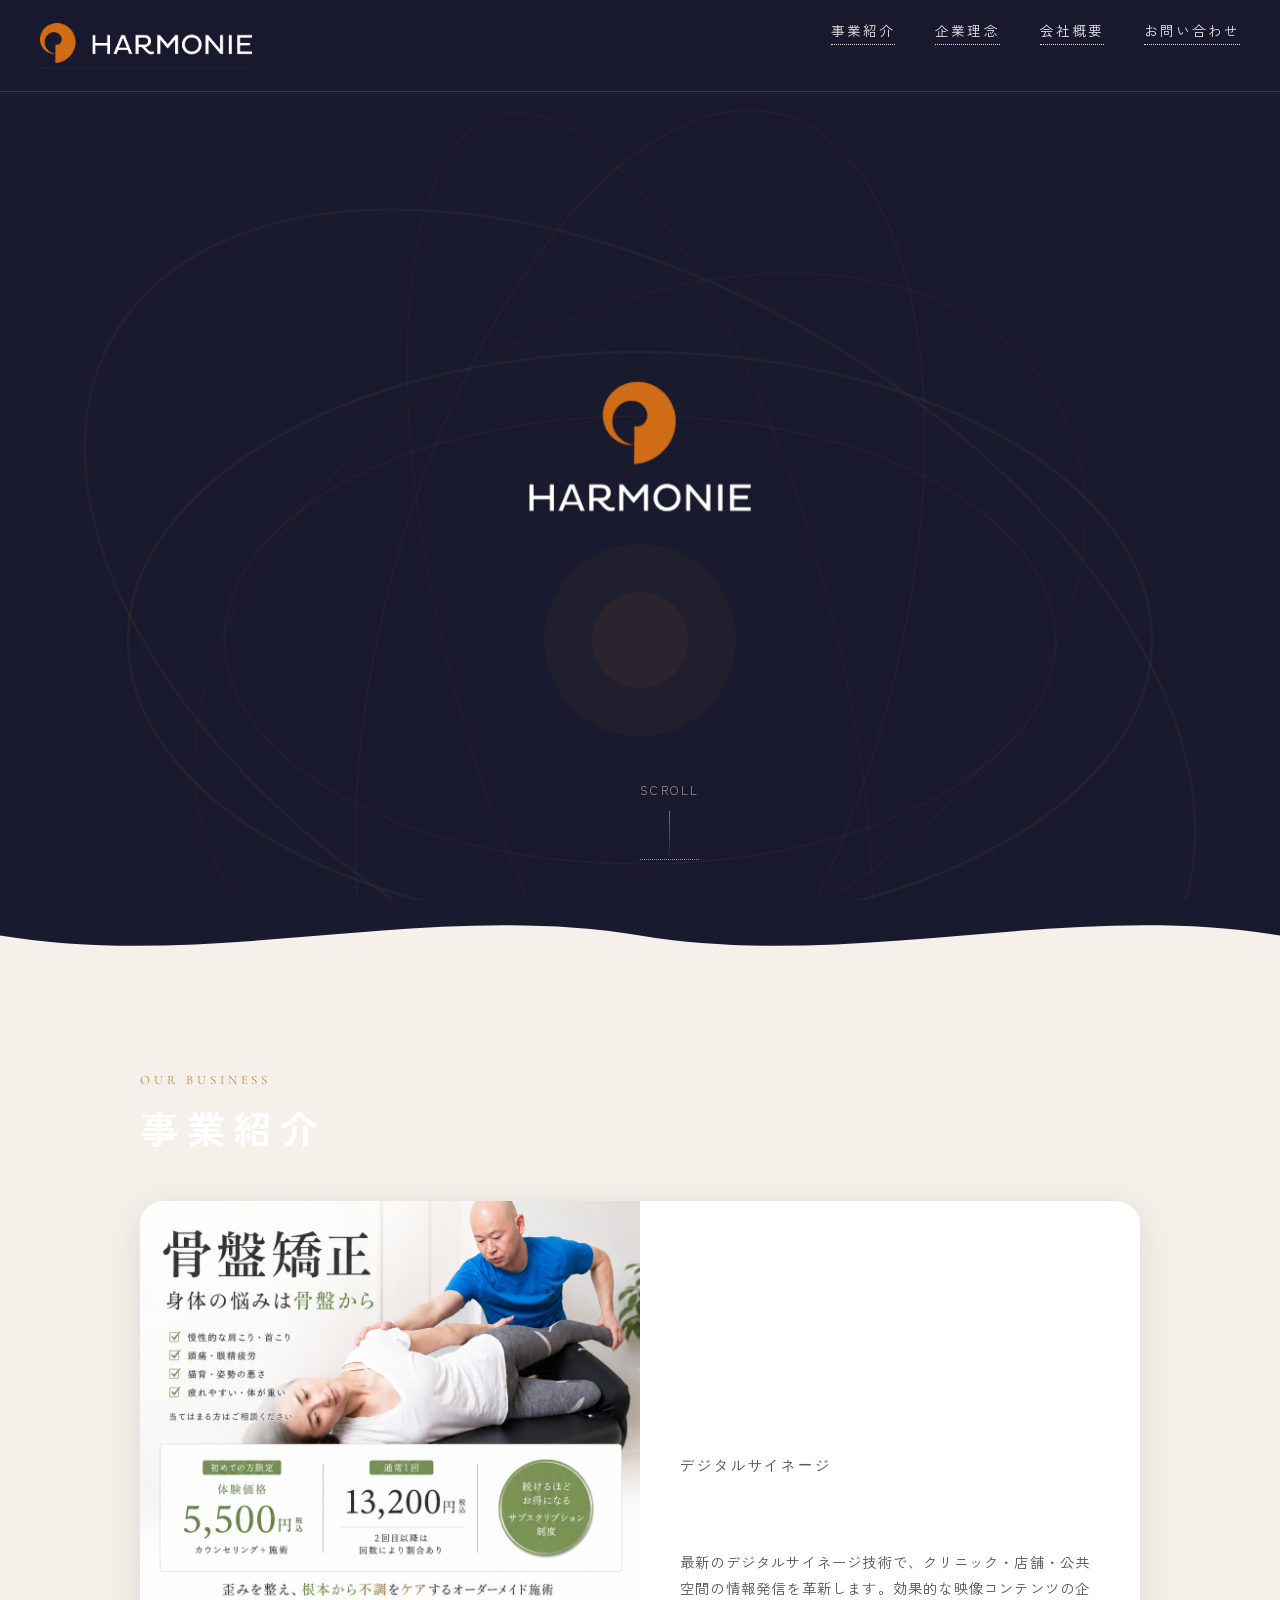
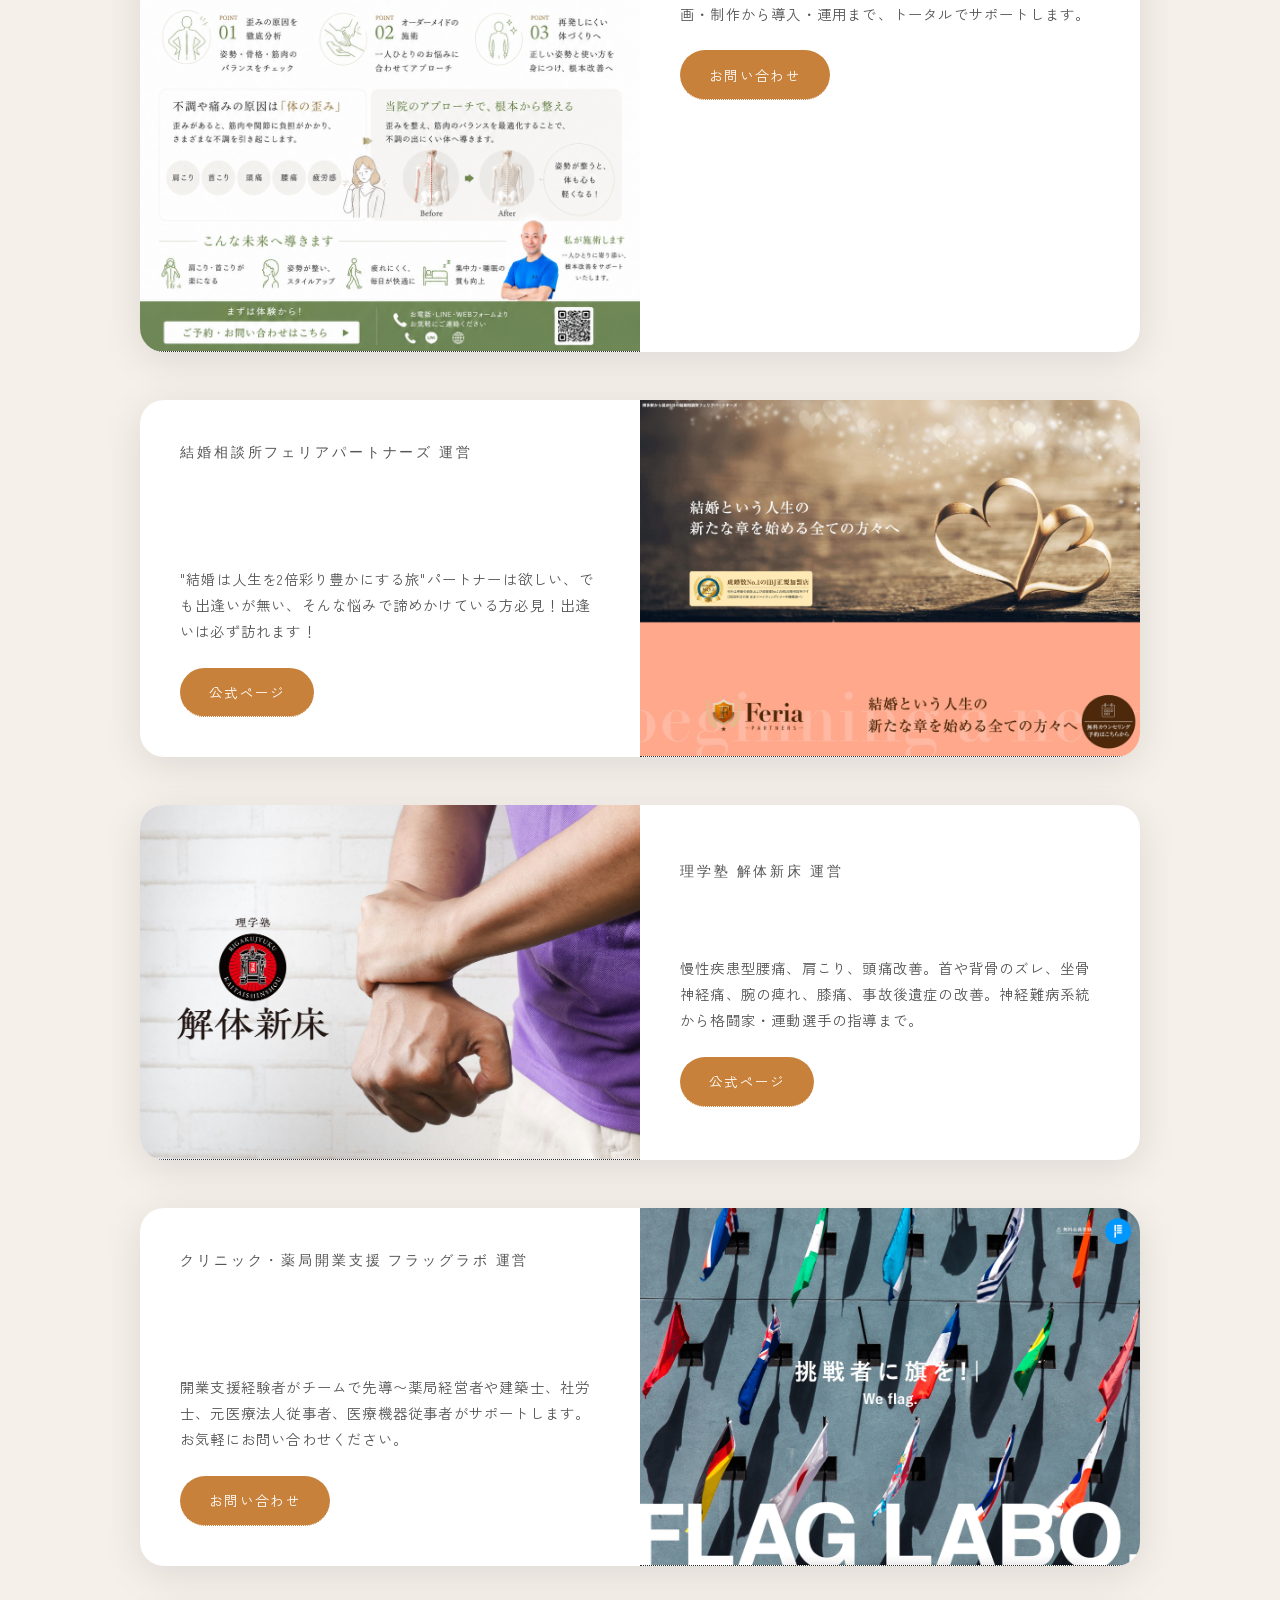
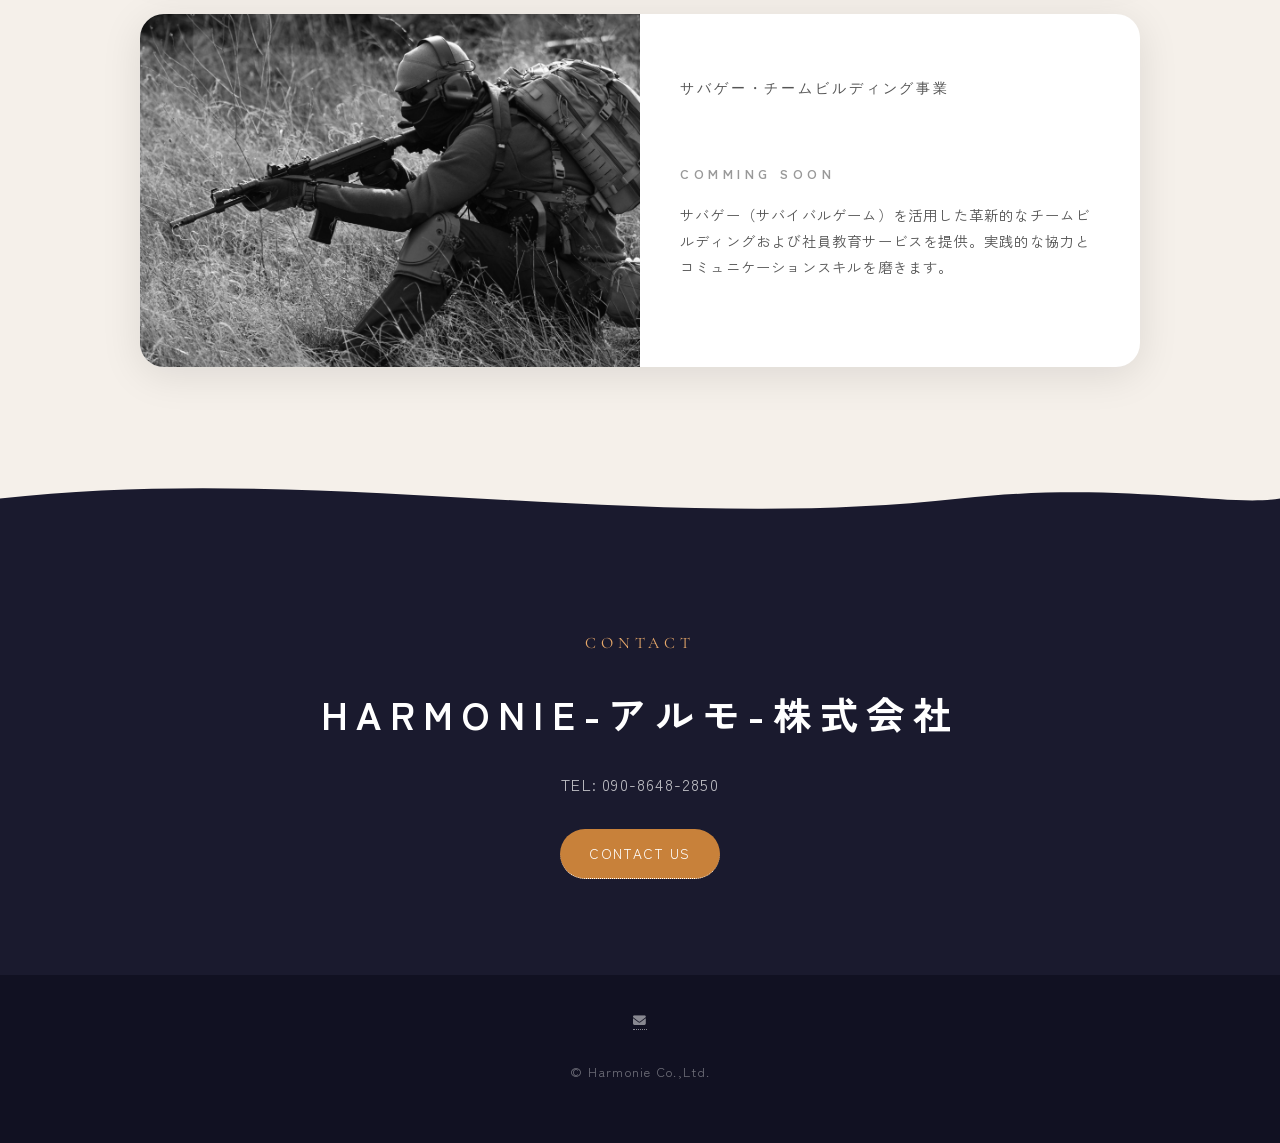
==== commit 28695319: "項目名を日本語に変更" ====
--- a/index.html
+++ b/index.html
@@ -202,7 +202,7 @@
 						</a>
 					</div>
 					<div class="card-body">
-						<p class="card-tag">Digital Signage</p>
+						<p class="card-tag">デジタルサイネージ</p>
 						<h3>デジタルサイネージ事業</h3>
 						<p>最新のデジタルサイネージ技術で、クリニック・店舗・公共空間の情報発信を革新します。効果的な映像コンテンツの企画・制作から導入・運用まで、トータルでサポートします。</p>
 						<a href="mailto:info@harmo.co.jp" class="btn-primary">お問い合わせ</a>
@@ -217,7 +217,7 @@
 						</a>
 					</div>
 					<div class="card-body">
-						<p class="card-tag">Feria Partners</p>
+						<p class="card-tag">結婚相談所フェリアパートナーズ 運営</p>
 						<h3>結婚相談所<br>フェリアパートナーズ 運営</h3>
 						<p>"結婚は人生を2倍彩り豊かにする旅"パートナーは欲しい、でも出逢いが無い、そんな悩みで諦めかけている方必見！出逢いは必ず訪れます！</p>
 						<a href="https://feria-partners.jp/" target="_blank" rel="noopener" class="btn-primary">公式ページ</a>
@@ -232,7 +232,7 @@
 						</a>
 					</div>
 					<div class="card-body">
-						<p class="card-tag">Kaitai Shinshou</p>
+						<p class="card-tag">理学塾 解体新床 運営</p>
 						<h3>理学塾 解体新床 運営</h3>
 						<p>慢性疾患型腰痛、肩こり、頭痛改善。首や背骨のズレ、坐骨神経痛、腕の痺れ、膝痛、事故後遺症の改善。神経難病系統から格闘家・運動選手の指導まで。</p>
 						<a href="https://kaitaishinshou.jp/" target="_blank" rel="noopener" class="btn-primary">公式ページ</a>
@@ -247,7 +247,7 @@
 						</a>
 					</div>
 					<div class="card-body">
-						<p class="card-tag">Flag Lab</p>
+						<p class="card-tag">クリニック・薬局開業支援 フラッグラボ 運営</p>
 						<h3>クリニック・薬局開業支援<br>フラッグラボ 運営</h3>
 						<p>開業支援経験者がチームで先導〜薬局経営者や建築士、社労士、元医療法人従事者、医療機器従事者がサポートします。お気軽にお問い合わせください。</p>
 						<a href="mailto:info@harmo.co.jp" class="btn-primary">お問い合わせ</a>
@@ -260,7 +260,7 @@
 						<img src="images/pic_sbg.jpg" alt="サバゲー事業">
 					</div>
 					<div class="card-body">
-						<p class="card-tag">Survival Game</p>
+						<p class="card-tag">サバゲー・チームビルディング事業</p>
 						<h3>サバゲー・チームビルディング事業<br><small style="font-size:0.8rem;color:#999;">Comming Soon</small></h3>
 						<p>サバゲー（サバイバルゲーム）を活用した革新的なチームビルディングおよび社員教育サービスを提供。実践的な協力とコミュニケーションスキルを磨きます。</p>
 					</div>
@@ -307,3 +307,4 @@
 </body>
 </html>
 
+
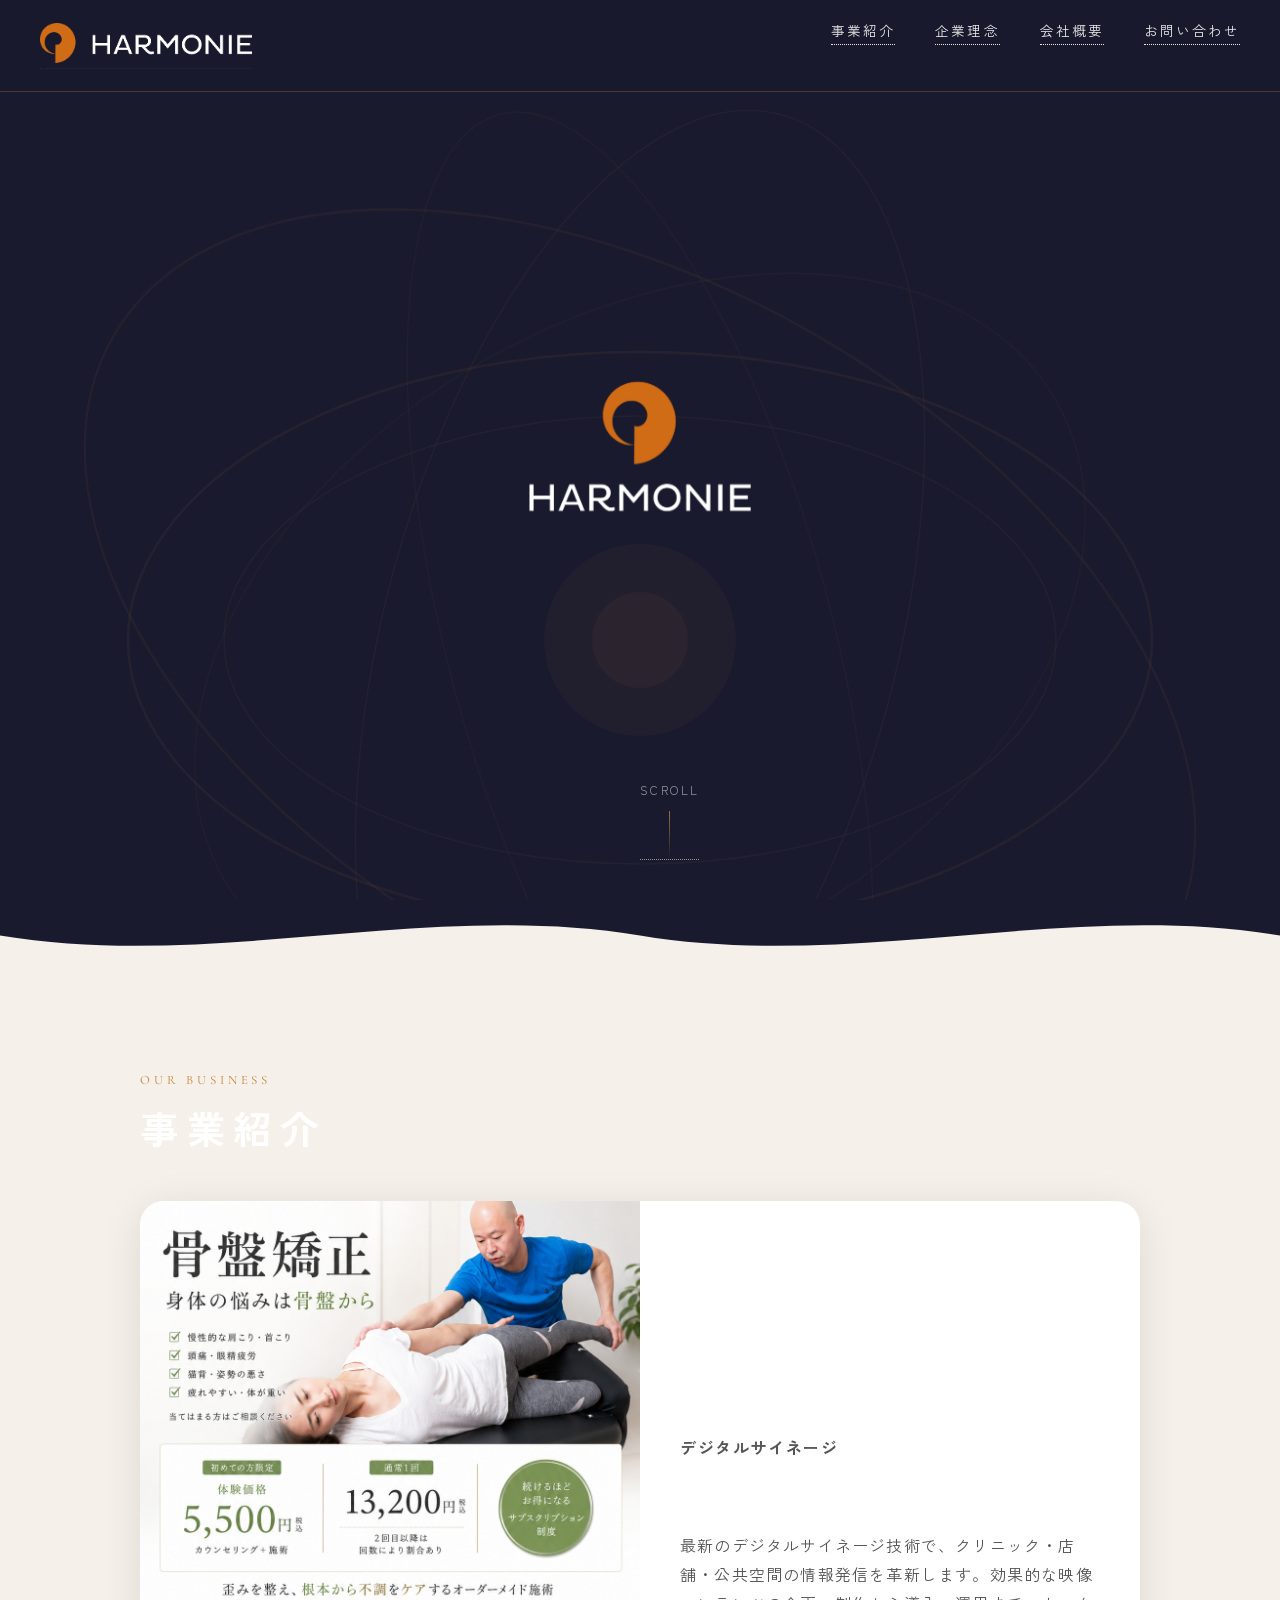
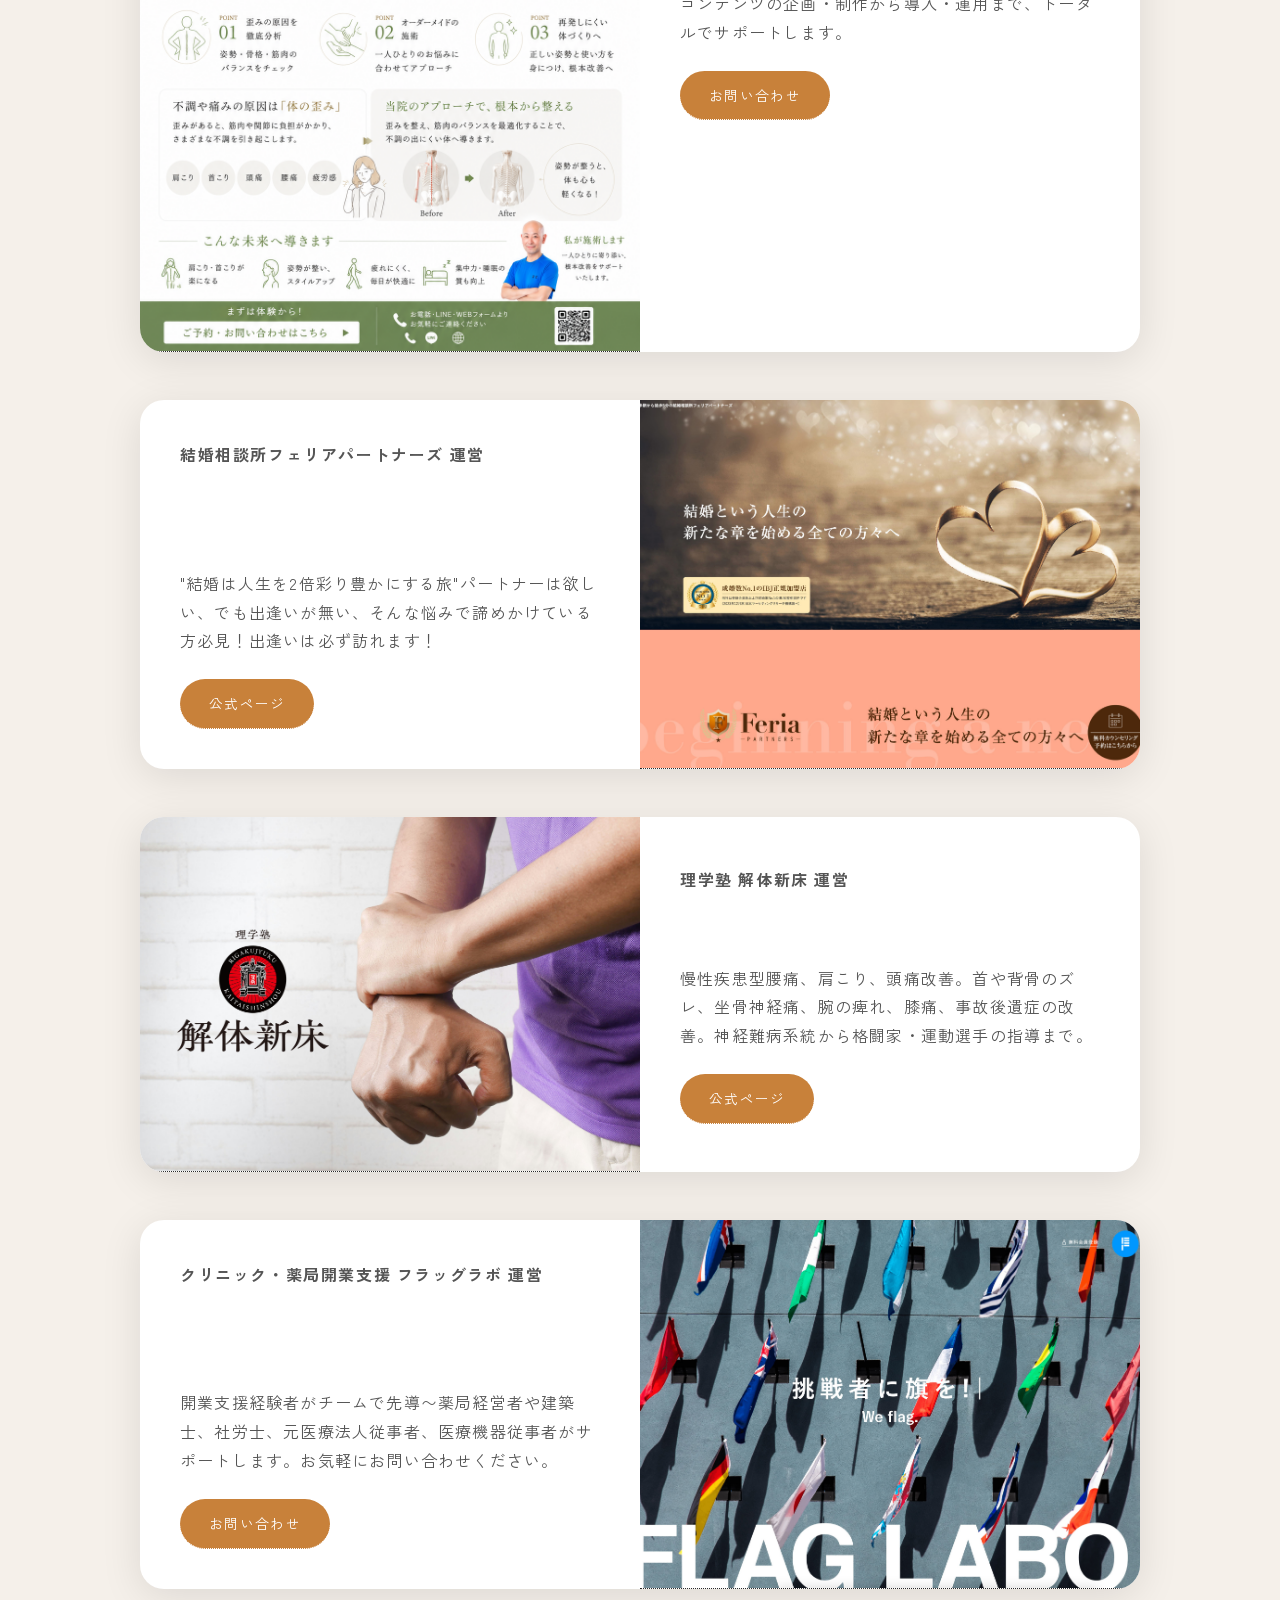
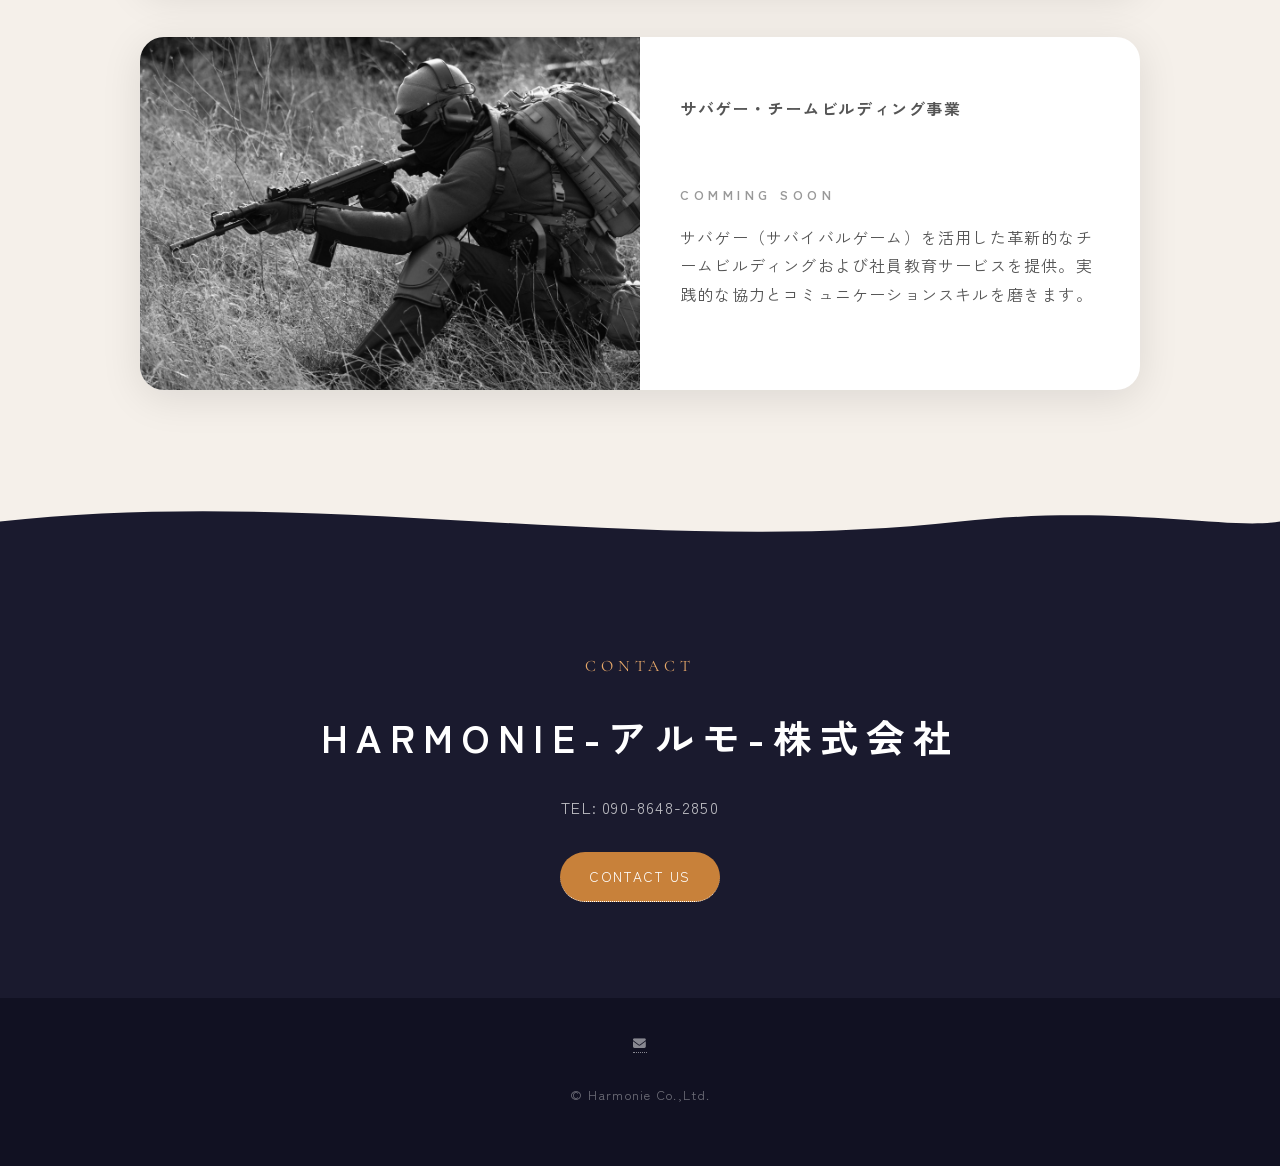
==== commit d89ae501: "項目名・紹介文フォントサイズ変更" ====
--- a/index.html
+++ b/index.html
@@ -112,11 +112,11 @@
 			padding: 2.5rem; display: flex; flex-direction: column; justify-content: center;
 		}
 		.card-tag {
-			font-size: 0.7rem; letter-spacing: 0.2em; color: var(--accent);
-			text-transform: uppercase; margin-bottom: 0.8rem; font-family: 'Cormorant Garamond', serif;
+			font-size: 1.1rem; letter-spacing: 0.1em; color: var(--accent);
+			text-transform: uppercase; margin-bottom: 0.8rem; font-family: 'Zen Kaku Gothic New', sans-serif; font-weight: 700;
 		}
 		.card-body h3 { font-size: 1.25rem; font-weight: 700; margin-bottom: 1rem; line-height: 1.5; }
-		.card-body p { font-size: 0.9rem; line-height: 1.8; color: #555; margin-bottom: 1.5rem; }
+		.card-body p { font-size: 1rem; line-height: 1.8; color: #555; margin-bottom: 1.5rem; }
 		.btn-primary {
 			display: inline-block; padding: 0.7rem 1.8rem; background: var(--accent);
 			color: white; text-decoration: none; border-radius: 2rem; font-size: 0.85rem;
